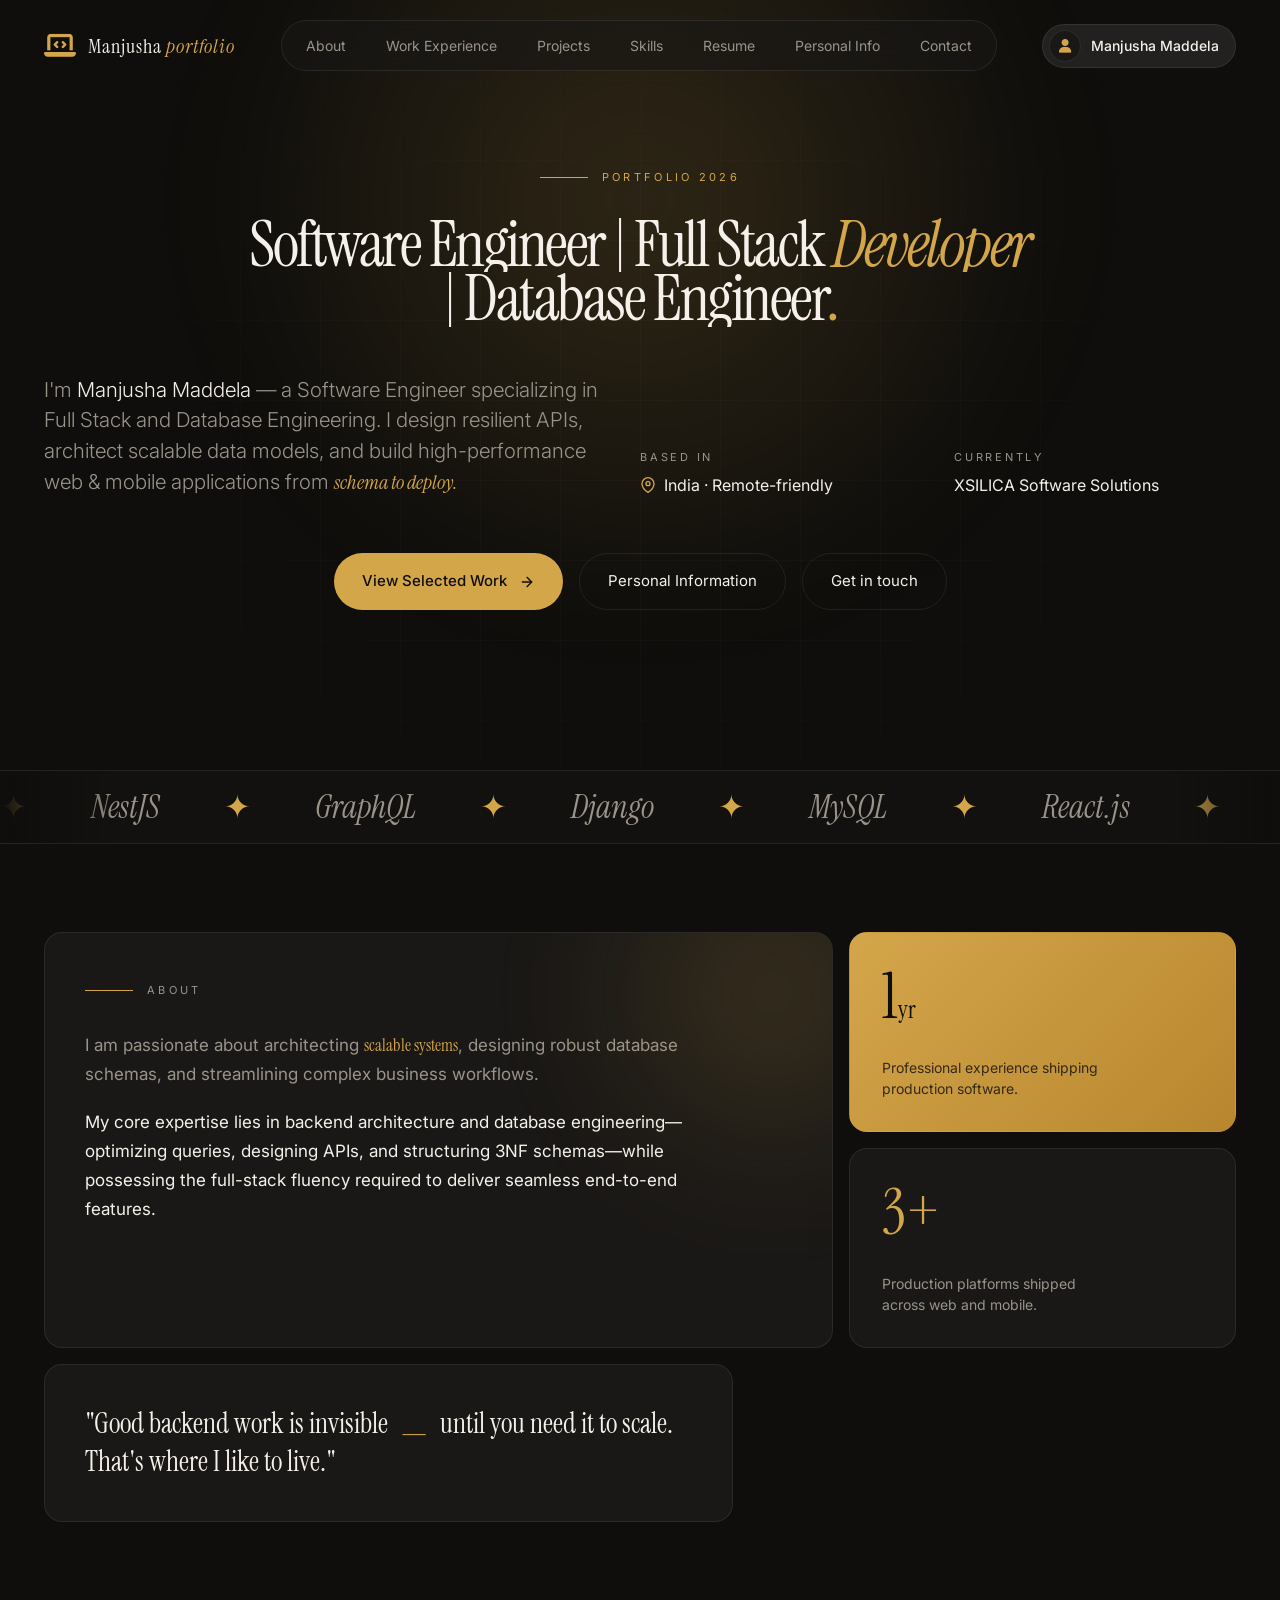
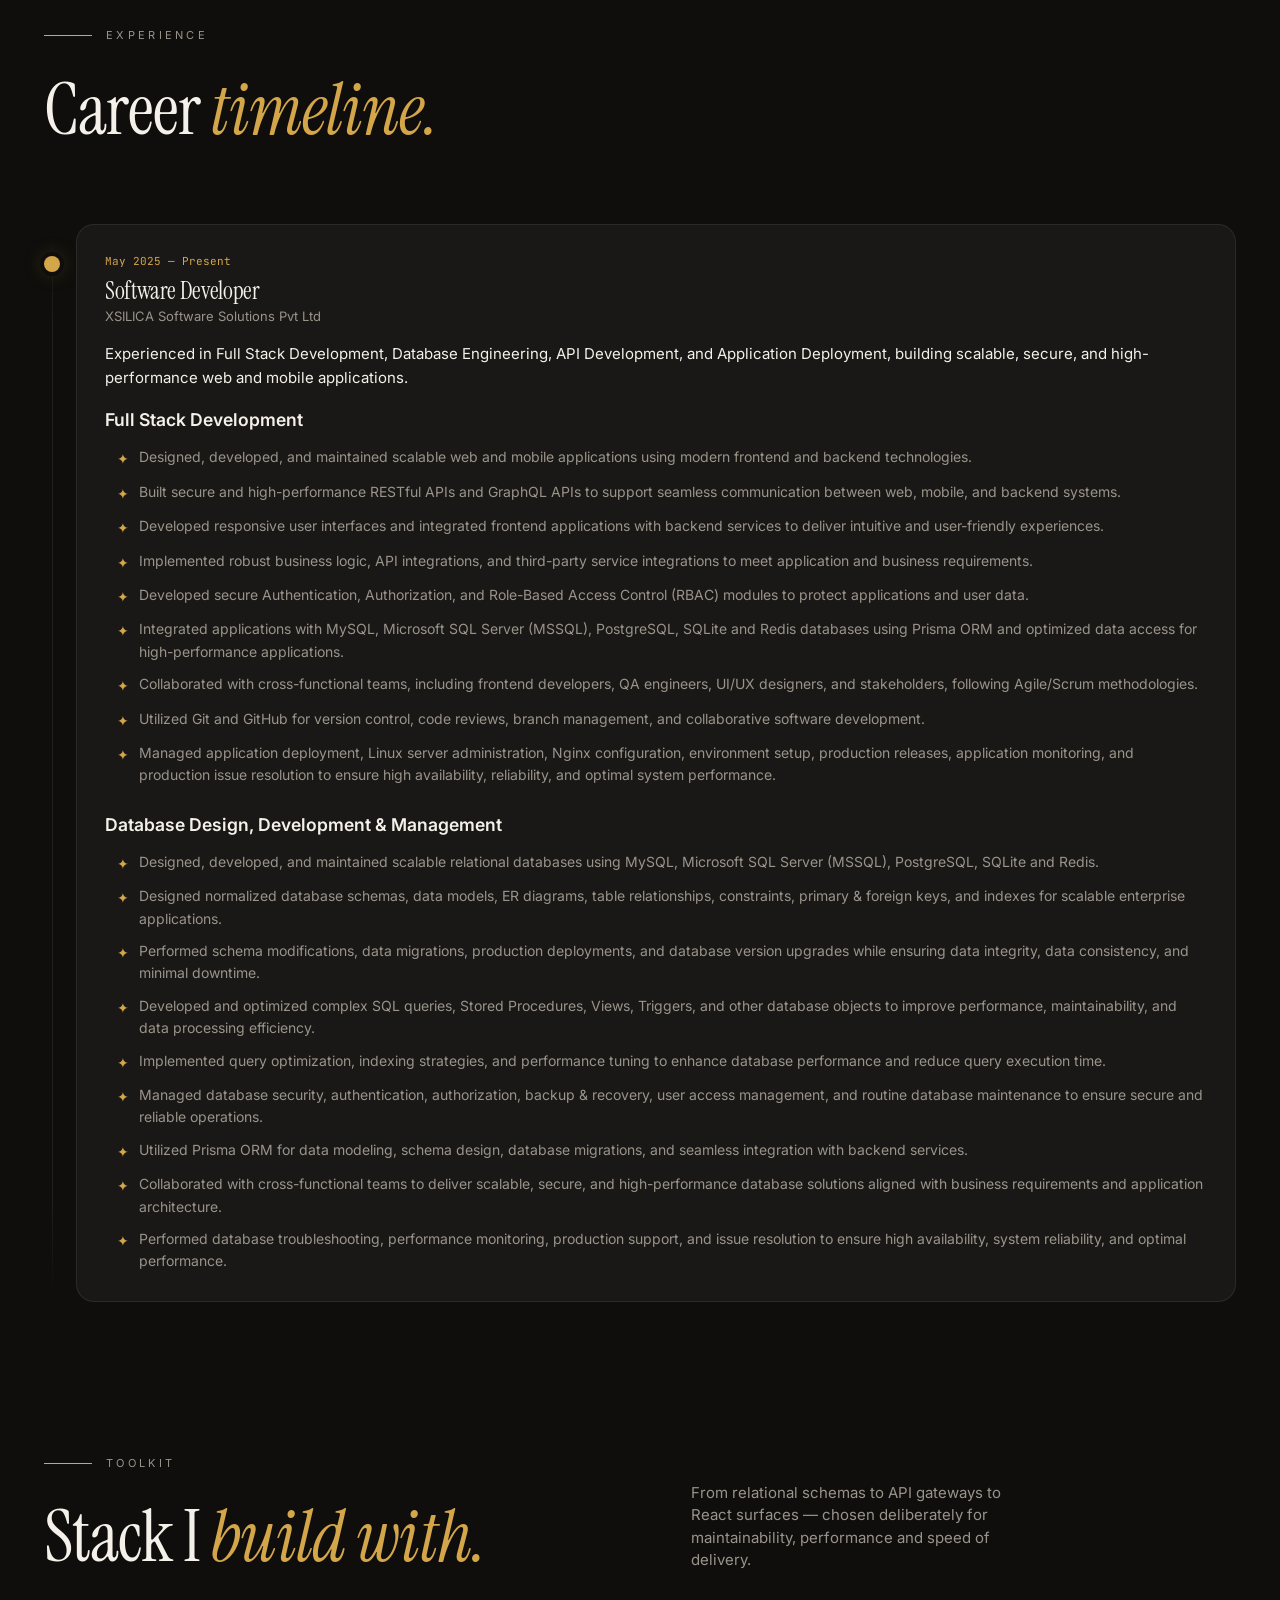
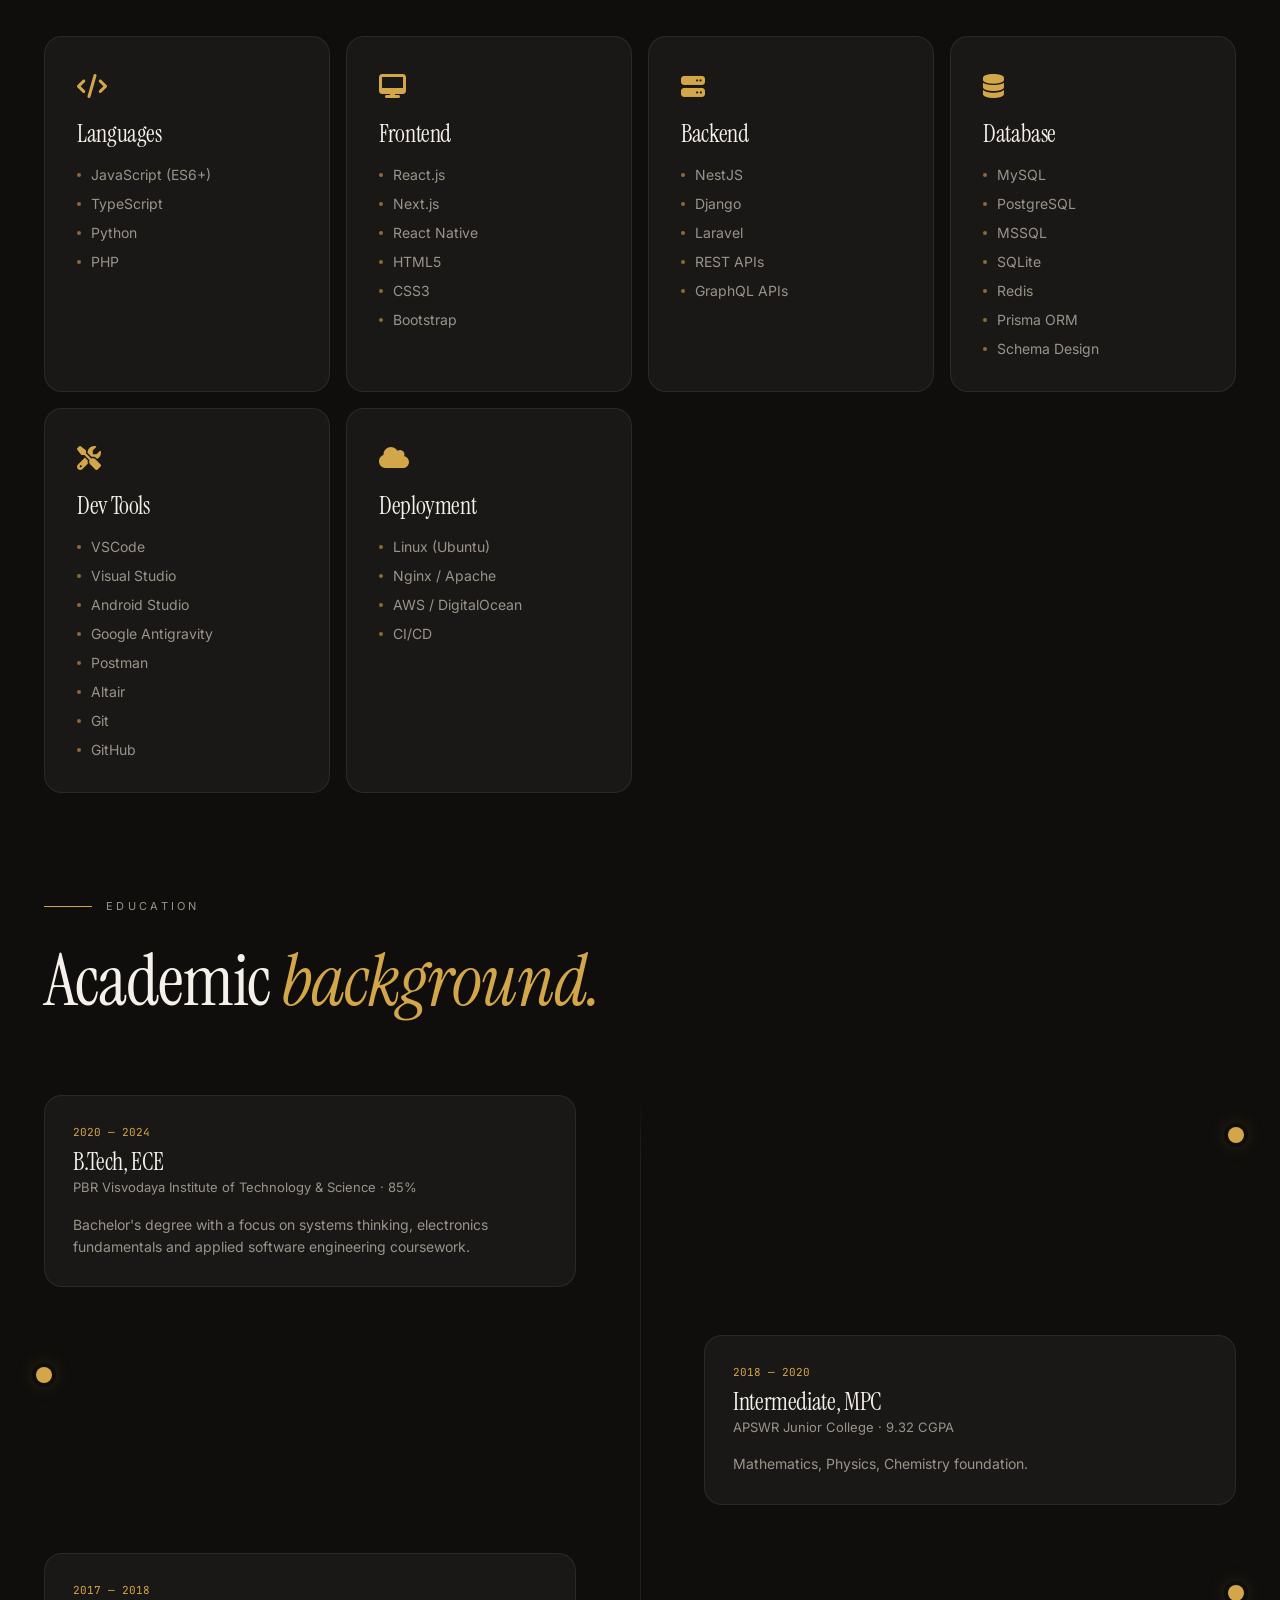
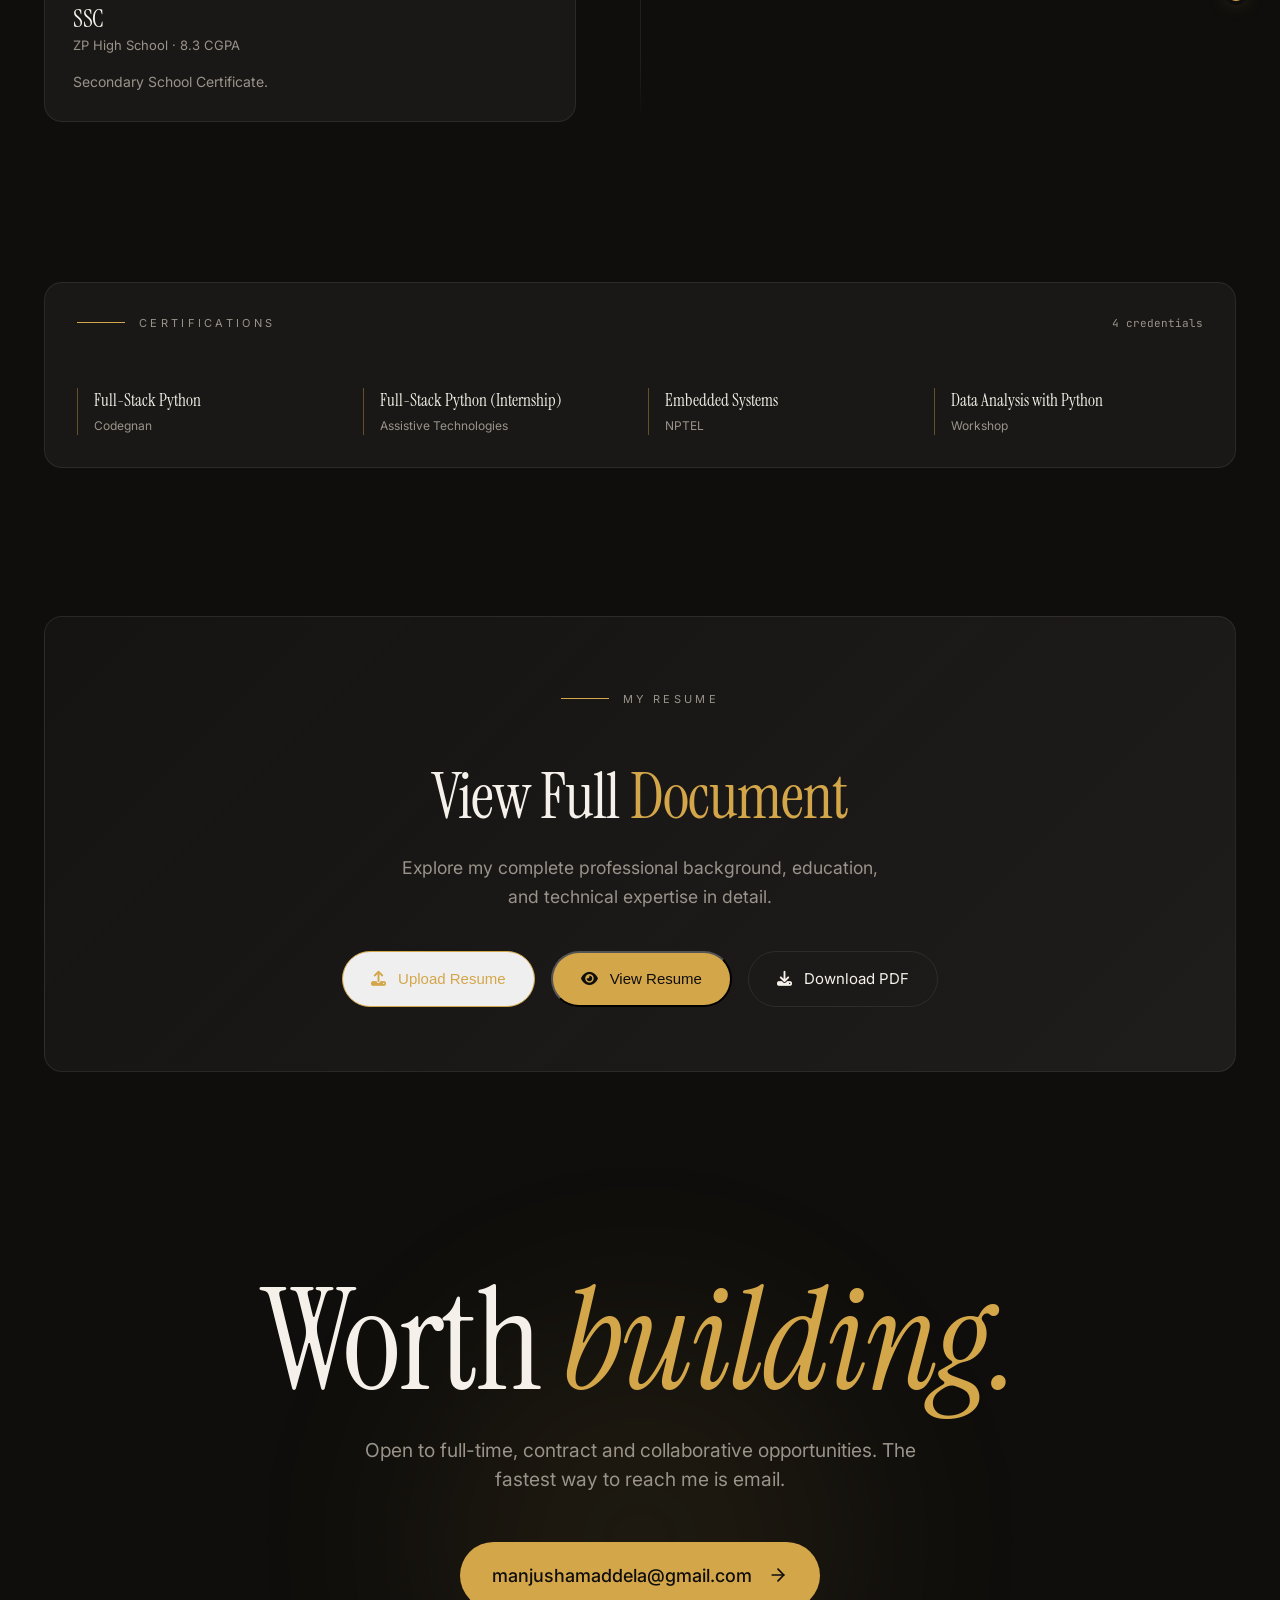
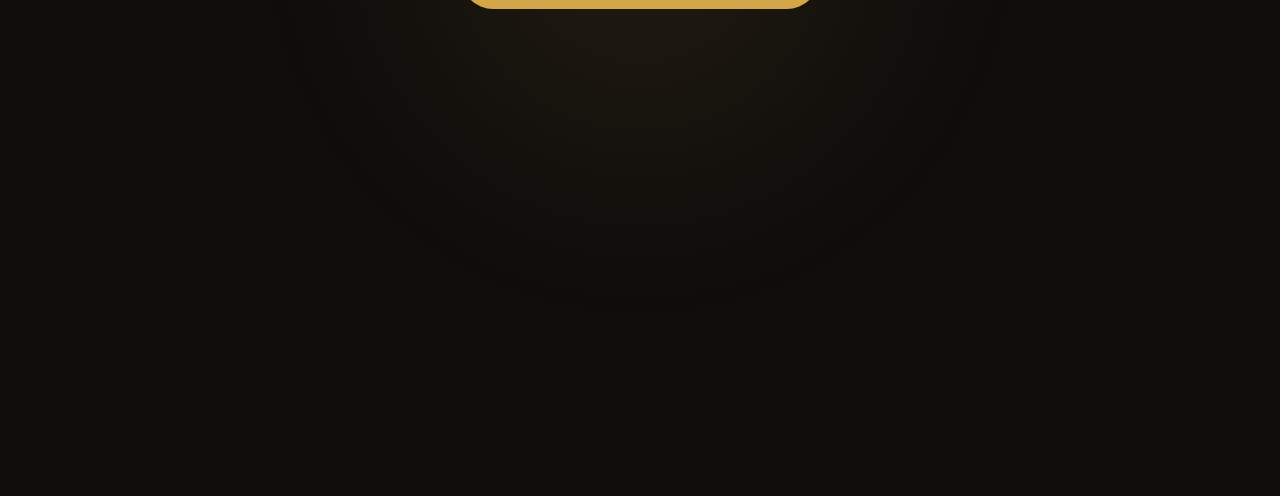
==== index.html @ b4382635 "chnages" ====
<!DOCTYPE html>
<html lang="en">
<head>
    <meta charset="UTF-8">
    <meta name="viewport" content="width=device-width, initial-scale=1.0">
    <title>Manjusha Maddela · Full Stack Developer</title>
    <!-- Google Fonts -->
    <link rel="preconnect" href="https://fonts.googleapis.com">
    <link rel="preconnect" href="https://fonts.gstatic.com" crossorigin>
    <link href="https://fonts.googleapis.com/css2?family=Cormorant+Garamond:ital,wght@0,400;0,500;0,600;1,400;1,500&family=Instrument+Serif:ital@0;1&family=Inter:wght@300;400;500;600&family=JetBrains+Mono:wght@400;500&display=swap" rel="stylesheet">
    <!-- FontAwesome for icons -->
    <link rel="stylesheet" href="https://cdnjs.cloudflare.com/ajax/libs/font-awesome/6.4.0/css/all.min.css">
    <link rel="icon" href="data:image/svg+xml,<svg xmlns='http://www.w3.org/2000/svg' viewBox='0 0 100 100'><text y='.9em' font-size='90' fill='%23d4a64a'>M</text></svg>">
    <link rel="stylesheet" href="styles.css">
</head>
<body>
    <div class="backdrop"></div>

    <header class="site-header">
        <div class="inner">
            <div class="brand">
                <a href="index.html" style="display: flex; align-items: center; gap: 12px; text-decoration: none;">
                    <i class="fas fa-laptop-code" style="color: var(--gold); font-size: 1.6rem;"></i>
                    <div class="brand-name" style="font-size: 1.25rem; font-style: normal; letter-spacing: 0.05em; font-weight: 500; color: var(--fg);">Manjusha <span style="color: var(--gold); font-style: italic; text-transform: lowercase;">Portfolio</span></div>
                </a>
            </div>
            <div class="nav-pill">
                <a href="#about">About</a>
                <a href="#experience">Work Experience</a>
                <a href="projects.html">Projects</a>
                <a href="#skills">Skills</a>
                <a href="#resume">Resume</a>
                <a href="personal.html">Personal Info</a>
                <a href="#contact">Contact</a>
            </div>
            <button class="profile-btn" id="profileBtn" aria-label="Profile">
                <div class="avatar-circle"><i class="fas fa-user"></i></div>
                <span>Manjusha Maddela</span>
            </button>
        </div>
    </header>

    <main>
        <!-- 1. HERO / HEADING -->
        <section class="hero container reveal">
            <div class="eyebrow gold"><span class="rule"></span> PORTFOLIO 2026</div>
            <h1>
                <span class="line" style="font-size: clamp(2rem, 5vw, 4rem);"><span>Software Engineer | Full Stack <span class="italic" style="color: var(--gold);">Developer</span></span></span>
                <span class="line" style="font-size: clamp(2rem, 5vw, 4rem);"><span>| Database Engineer<span class="dot">.</span></span></span>
            </h1>
            <div class="hero-meta reveal-stagger">
                <div class="hero-lead">
                    I'm <span class="fg">Manjusha Maddela</span> — a Software Engineer specializing in Full Stack and Database Engineering. I design resilient APIs, architect scalable data models, and build high-performance web & mobile applications from <em>schema to deploy.</em>
                </div>
                <div>
                    <div class="meta-label">BASED IN</div>
                    <div class="meta-value">
                        <svg width="16" height="16" viewBox="0 0 24 24" fill="none" stroke="currentColor" stroke-width="2" stroke-linecap="round" stroke-linejoin="round"><path d="M21 10c0 7-9 13-9 13s-9-6-9-13a9 9 0 0 1 18 0z"></path><circle cx="12" cy="10" r="3"></circle></svg>
                        India · Remote-friendly
                    </div>
                </div>
                <div>
                    <div class="meta-label">CURRENTLY</div>
                    <div class="meta-value">XSILICA Software Solutions</div>
                </div>
            </div>
            <div class="hero-ctas reveal fade-up d1">
                <a href="projects.html" class="btn-primary">View Selected Work <svg width="16" height="16" viewBox="0 0 24 24" fill="none" stroke="currentColor" stroke-width="2" stroke-linecap="round" stroke-linejoin="round"><line x1="5" y1="12" x2="19" y2="12"></line><polyline points="12 5 19 12 12 19"></polyline></svg></a>
                <a href="personal.html" class="btn-ghost">Personal Information</a>
                <a href="#contact" class="btn-ghost">Get in touch</a>
            </div>
        </section>

        <!-- MARQUEE -->
        <div class="marquee reveal fade-up d2">
            <div class="marquee-track">
                <div class="marquee-group">
                    <span class="marquee-star">✦</span> <span>NestJS</span>
                    <span class="marquee-star">✦</span> <span>GraphQL</span>
                    <span class="marquee-star">✦</span> <span>Django</span>
                    <span class="marquee-star">✦</span> <span>MySQL</span>
                    <span class="marquee-star">✦</span> <span>React.js</span>
                    <span class="marquee-star">✦</span> <span>React Native</span>
                    <span class="marquee-star">✦</span> <span>PostgreSQL</span>
                    <span class="marquee-star">✦</span> <span>Prisma</span>
                    <span class="marquee-star">✦</span> <span>Go</span>
                    <span class="marquee-star">✦</span> <span>Redis</span>
                </div>
                <div class="marquee-group">
                    <span class="marquee-star">✦</span> <span>NestJS</span>
                    <span class="marquee-star">✦</span> <span>GraphQL</span>
                    <span class="marquee-star">✦</span> <span>Django</span>
                    <span class="marquee-star">✦</span> <span>MySQL</span>
                    <span class="marquee-star">✦</span> <span>React.js</span>
                    <span class="marquee-star">✦</span> <span>React Native</span>
                    <span class="marquee-star">✦</span> <span>PostgreSQL</span>
                    <span class="marquee-star">✦</span> <span>Prisma</span>
                    <span class="marquee-star">✦</span> <span>Go</span>
                    <span class="marquee-star">✦</span> <span>Redis</span>
                </div>
            </div>
        </div>

        <!-- 2. CAREER OBJECTIVE / ABOUT / BENTO -->
        <section class="container" id="about">
            <div class="bento reveal-stagger">
                <div class="bento-card bento-about">
                    <div class="glow"></div>
                    <div class="eyebrow"><span class="rule"></span> ABOUT</div>
                    <p>I am passionate about architecting <em>scalable systems</em>, designing robust database schemas, and streamlining complex business workflows.</p>
                    <p>My core expertise lies in backend architecture and database engineering—optimizing queries, designing APIs, and structuring 3NF schemas—while possessing the full-stack fluency required to deliver seamless end-to-end features.</p>
                </div>
                <div class="bento-card bento-stat gold">
                    <div class="num">1<small>yr</small></div>
                    <div class="label">Professional experience shipping production software.</div>
                </div>
                <div class="bento-card bento-stat">
                    <div class="num">3+</div>
                    <div class="label">Production platforms shipped across web and mobile.</div>
                </div>
                <div class="bento-card bento-quote">
                    "Good backend work is invisible <span class="quote-mark">—</span> until you need it to scale. That's where I like to live."
                </div>
            </div>
        </section>

        <!-- 3. PROFESSIONAL EXPERIENCE -->
        <section class="container" id="experience">
            <div class="section-head reveal">
                <div>
                    <div class="eyebrow"><span class="rule"></span> EXPERIENCE</div>
                    <h2 class="section-title">Career <span class="italic">timeline.</span></h2>
                </div>
            </div>
            
            <div class="timeline">
                <!-- Job 1 -->
                <div class="t-row reveal">
                    <div class="t-card-wrap">
                        <div class="t-dot"></div>
                        <div class="t-card">
                            <div class="t-year">May 2025 — Present</div>
                            <h3>Software Developer</h3>
                            <div class="t-company">XSILICA Software Solutions Pvt Ltd</div>
                            <div class="t-desc">
                                <p style="margin-bottom: 16px; color: var(--fg); font-size: 15px;">
                                    Experienced in Full Stack Development, Database Engineering, API Development, and Application Deployment, building scalable, secure, and high-performance web and mobile applications.
                                </p>
                                <ul style="list-style: none; padding-left: 0; display: flex; flex-direction: column; gap: 24px;">
                                    <li>
                                        <strong style="color: var(--fg); font-weight: 600; font-size: 1.1rem; display: block; margin-bottom: 12px;">Full Stack Development</strong>
                                        <ul style="list-style: none; padding-left: 12px; display: flex; flex-direction: column; gap: 10px;">
                                            <li style="display: flex; gap: 10px; align-items: flex-start;">
                                                <span style="color: var(--gold); margin-top: 2px;">✦</span> 
                                                <span>Designed, developed, and maintained scalable web and mobile applications using modern frontend and backend technologies.</span>
                                            </li>
                                            <li style="display: flex; gap: 10px; align-items: flex-start;">
                                                <span style="color: var(--gold); margin-top: 2px;">✦</span> 
                                                <span>Built secure and high-performance RESTful APIs and GraphQL APIs to support seamless communication between web, mobile, and backend systems.</span>
                                            </li>
                                            <li style="display: flex; gap: 10px; align-items: flex-start;">
                                                <span style="color: var(--gold); margin-top: 2px;">✦</span> 
                                                <span>Developed responsive user interfaces and integrated frontend applications with backend services to deliver intuitive and user-friendly experiences.</span>
                                            </li>
                                            <li style="display: flex; gap: 10px; align-items: flex-start;">
                                                <span style="color: var(--gold); margin-top: 2px;">✦</span> 
                                                <span>Implemented robust business logic, API integrations, and third-party service integrations to meet application and business requirements.</span>
                                            </li>
                                            <li style="display: flex; gap: 10px; align-items: flex-start;">
                                                <span style="color: var(--gold); margin-top: 2px;">✦</span> 
                                                <span>Developed secure Authentication, Authorization, and Role-Based Access Control (RBAC) modules to protect applications and user data.</span>
                                            </li>
                                            <li style="display: flex; gap: 10px; align-items: flex-start;">
                                                <span style="color: var(--gold); margin-top: 2px;">✦</span> 
                                                <span>Integrated applications with MySQL, Microsoft SQL Server (MSSQL), PostgreSQL, SQLite and Redis databases using Prisma ORM and optimized data access for high-performance applications.</span>
                                            </li>
                                            <li style="display: flex; gap: 10px; align-items: flex-start;">
                                                <span style="color: var(--gold); margin-top: 2px;">✦</span> 
                                                <span>Collaborated with cross-functional teams, including frontend developers, QA engineers, UI/UX designers, and stakeholders, following Agile/Scrum methodologies.</span>
                                            </li>
                                            <li style="display: flex; gap: 10px; align-items: flex-start;">
                                                <span style="color: var(--gold); margin-top: 2px;">✦</span> 
                                                <span>Utilized Git and GitHub for version control, code reviews, branch management, and collaborative software development.</span>
                                            </li>
                                            <li style="display: flex; gap: 10px; align-items: flex-start;">
                                                <span style="color: var(--gold); margin-top: 2px;">✦</span> 
                                                <span>Managed application deployment, Linux server administration, Nginx configuration, environment setup, production releases, application monitoring, and production issue resolution to ensure high availability, reliability, and optimal system performance.</span>
                                            </li>
                                        </ul>
                                    </li>
                                    <li>
                                        <strong style="color: var(--fg); font-weight: 600; font-size: 1.1rem; display: block; margin-bottom: 12px;">Database Design, Development & Management</strong>
                                        <ul style="list-style: none; padding-left: 12px; display: flex; flex-direction: column; gap: 10px;">
                                            <li style="display: flex; gap: 10px; align-items: flex-start;">
                                                <span style="color: var(--gold); margin-top: 2px;">✦</span> 
                                                <span>Designed, developed, and maintained scalable relational databases using MySQL, Microsoft SQL Server (MSSQL), PostgreSQL, SQLite and Redis.</span>
                                            </li>
                                            <li style="display: flex; gap: 10px; align-items: flex-start;">
                                                <span style="color: var(--gold); margin-top: 2px;">✦</span> 
                                                <span>Designed normalized database schemas, data models, ER diagrams, table relationships, constraints, primary & foreign keys, and indexes for scalable enterprise applications.</span>
                                            </li>
                                            <li style="display: flex; gap: 10px; align-items: flex-start;">
                                                <span style="color: var(--gold); margin-top: 2px;">✦</span> 
                                                <span>Performed schema modifications, data migrations, production deployments, and database version upgrades while ensuring data integrity, data consistency, and minimal downtime.</span>
                                            </li>
                                            <li style="display: flex; gap: 10px; align-items: flex-start;">
                                                <span style="color: var(--gold); margin-top: 2px;">✦</span> 
                                                <span>Developed and optimized complex SQL queries, Stored Procedures, Views, Triggers, and other database objects to improve performance, maintainability, and data processing efficiency.</span>
                                            </li>
                                            <li style="display: flex; gap: 10px; align-items: flex-start;">
                                                <span style="color: var(--gold); margin-top: 2px;">✦</span> 
                                                <span>Implemented query optimization, indexing strategies, and performance tuning to enhance database performance and reduce query execution time.</span>
                                            </li>
                                            <li style="display: flex; gap: 10px; align-items: flex-start;">
                                                <span style="color: var(--gold); margin-top: 2px;">✦</span> 
                                                <span>Managed database security, authentication, authorization, backup & recovery, user access management, and routine database maintenance to ensure secure and reliable operations.</span>
                                            </li>
                                            <li style="display: flex; gap: 10px; align-items: flex-start;">
                                                <span style="color: var(--gold); margin-top: 2px;">✦</span> 
                                                <span>Utilized Prisma ORM for data modeling, schema design, database migrations, and seamless integration with backend services.</span>
                                            </li>
                                            <li style="display: flex; gap: 10px; align-items: flex-start;">
                                                <span style="color: var(--gold); margin-top: 2px;">✦</span> 
                                                <span>Collaborated with cross-functional teams to deliver scalable, secure, and high-performance database solutions aligned with business requirements and application architecture.</span>
                                            </li>
                                            <li style="display: flex; gap: 10px; align-items: flex-start;">
                                                <span style="color: var(--gold); margin-top: 2px;">✦</span> 
                                                <span>Performed database troubleshooting, performance monitoring, production support, and issue resolution to ensure high availability, system reliability, and optimal performance.</span>
                                            </li>
                                        </ul>
                                    </li>
                                </ul>
                            </div>
                        </div>
                    </div>
                </div>
            </div>
        </section>

        <!-- 4. SKILLS -->
        <section class="container" id="skills">
            <div class="skills-intro reveal">
                <div>
                    <div class="eyebrow"><span class="rule"></span> TOOLKIT</div>
                    <h2 class="section-title">Stack I <span class="italic">build with.</span></h2>
                </div>
                <div class="section-aside">From relational schemas to API gateways to React surfaces — chosen deliberately for maintainability, performance and speed of delivery.</div>
            </div>
            
            <div class="skills-grid reveal-stagger">
                <!-- 1. Programming Languages -->
                <div class="bento-card skill-card">
                    <div class="icon"><i class="fas fa-code"></i></div>
                    <h3>Languages</h3>
                    <ul>
                        <li>JavaScript (ES6+)</li>
                        <li>TypeScript</li>
                        <li>Python</li>
                        <li>PHP</li>
                    </ul>
                </div>
                <!-- 2. Frontend -->
                <div class="bento-card skill-card">
                    <div class="icon"><i class="fas fa-desktop"></i></div>
                    <h3>Frontend</h3>
                    <ul>
                        <li>React.js</li>
                        <li>Next.js</li>
                        <li>React Native</li>
                        <li>HTML5 </li>
                        <li>CSS3</li>
                        <li>Bootstrap</li>
                    </ul>
                </div>
                <!-- 3. Backend -->
                <div class="bento-card skill-card">
                    <div class="icon"><i class="fas fa-server"></i></div>
                    <h3>Backend</h3>
                    <ul>
                        <li>NestJS</li>
                        <li>Django </li>
                        <li>Laravel</li>
                        <li>REST APIs</li>
                        <li>GraphQL APIs</li>
                    </ul>
                </div>
                <!-- 4. Database Management -->
                <div class="bento-card skill-card">
                    <div class="icon"><i class="fas fa-database"></i></div>
                    <h3>Database</h3>
                    <ul>
                        <li>MySQL</li>
                        <li>PostgreSQL</li>
                        <li>MSSQL</li>
                        <li>SQLite</li>
                        <li>Redis</li>
                        <li>Prisma ORM</li>
                        <li>Schema Design</li>
                    </ul>
                </div>
                <!-- 5. Tools & Testing -->
                <div class="bento-card skill-card">
                    <div class="icon"><i class="fas fa-tools"></i></div>
                    <h3>Dev Tools</h3>
                    <ul>
                        <li>VSCode</li>
                        <li>Visual Studio</li>
                        <li>Android Studio</li>
                        <li>Google Antigravity</li>
                        <li>Postman</li>
                        <li>Altair</li>
                        <li>Git</li>
                        <li>GitHub</li>
                    </ul>
                </div>
                <!-- 6. Deployment & Server Management -->
                <div class="bento-card skill-card">
                    <div class="icon"><i class="fas fa-cloud"></i></div>
                    <h3>Deployment</h3>
                    <ul>
                        <li>Linux (Ubuntu)</li>
                        <li>Nginx / Apache</li>
                        <li>AWS / DigitalOcean</li>
                        <li>CI/CD</li>
                    </ul>
                </div>
            </div>
        </section>

        <!-- 5. EDUCATION -->
        <section class="container" id="education">
            <div class="section-head reveal">
                <div>
                    <div class="eyebrow"><span class="rule"></span> EDUCATION</div>
                    <h2 class="section-title">Academic <span class="italic">background.</span></h2>
                </div>
            </div>
            
            <div class="timeline timeline-split">
                <!-- Edu 1 -->
                <div class="t-row reveal">
                    <div class="t-card-wrap">
                        <div class="t-dot"></div>
                        <div class="t-card">
                            <div class="t-year">2020 — 2024</div>
                            <h3>B.Tech, ECE</h3>
                            <div class="t-company">PBR Visvodaya Institute of Technology & Science · 85%</div>
                            <div class="t-desc">Bachelor's degree with a focus on systems thinking, electronics fundamentals and applied software engineering coursework.</div>
                        </div>
                    </div>
                </div>
                <!-- Edu 2 -->
                <div class="t-row reveal">
                    <div class="t-card-wrap">
                        <div class="t-dot"></div>
                        <div class="t-card">
                            <div class="t-year">2018 — 2020</div>
                            <h3>Intermediate, MPC</h3>
                            <div class="t-company">APSWR Junior College · 9.32 CGPA</div>
                            <div class="t-desc">Mathematics, Physics, Chemistry foundation.</div>
                        </div>
                    </div>
                </div>
                <!-- Edu 3 -->
                <div class="t-row reveal">
                    <div class="t-card-wrap">
                        <div class="t-dot"></div>
                        <div class="t-card">
                            <div class="t-year">2017 — 2018</div>
                            <h3>SSC</h3>
                            <div class="t-company">ZP High School · 8.3 CGPA</div>
                            <div class="t-desc">Secondary School Certificate.</div>
                        </div>
                    </div>
                </div>
            </div>
        </section>

        <!-- 6. CERTIFICATIONS -->
        <section class="container" id="certifications">
            <div class="certs reveal fade-up d2">
                <div class="certs-head">
                    <div class="eyebrow"><span class="rule"></span> CERTIFICATIONS</div>
                    <div class="count">4 credentials</div>
                </div>
                <div class="certs-grid">
                    <div class="cert">
                        <div class="t">Full-Stack Python</div>
                        <div class="s">Codegnan</div>
                    </div>
                    <div class="cert">
                        <div class="t">Full-Stack Python (Internship)</div>
                        <div class="s">Assistive Technologies</div>
                    </div>
                    <div class="cert">
                        <div class="t">Embedded Systems</div>
                        <div class="s">NPTEL</div>
                    </div>
                    <div class="cert">
                        <div class="t">Data Analysis with Python</div>
                        <div class="s">Workshop</div>
                    </div>
                </div>
            </div>
        </section>

        <!-- RESUME VIEWER -->
        <section class="container reveal" id="resume" style="padding-top: 100px;">
            <div class="bento-card" style="text-align: center; padding: 64px 24px; background: linear-gradient(135deg, rgba(26,24,22,0.6) 0%, rgba(35,33,32,0.8) 100%);">
                <div class="eyebrow" style="justify-content: center;"><span class="rule"></span> MY RESUME</div>
                <h2 style="font-family: var(--font-display); font-size: clamp(2.5rem, 5vw, 4rem); margin: 24px 0;">View Full <span class="italic" style="color: var(--gold);">Document</span></h2>
                <p style="color: var(--muted); max-width: 500px; margin: 0 auto 40px; font-size: 1.1rem; line-height: 1.6;">
                    Explore my complete professional background, education, and technical expertise in detail.
                </p>
                <div style="display: flex; gap: 16px; justify-content: center; flex-wrap: wrap;">
                    <input type="file" id="resumeUploadInput" accept="application/pdf" style="display: none;">
                    <button class="btn-ghost" id="uploadResumeBtn" style="border-color: var(--gold); color: var(--gold);">
                        <i class="fas fa-upload"></i> Upload Resume
                    </button>
                    <button class="btn-primary" id="openResumeModal">
                        <i class="fas fa-eye"></i> View Resume
                    </button>
                    <a href="resume.pdf" class="btn-ghost" download id="downloadResumeBtn">
                        <i class="fas fa-download"></i> Download PDF
                    </a>
                </div>
            </div>
        </section>

        <!-- 7. CONTACT -->
        <section class="contact" id="contact">
            <div class="glow"></div>
            <div class="inner reveal">
                <h2>Worth <span class="italic">building.</span></h2>
                <div class="contact-lead">Open to full-time, contract and collaborative opportunities. The fastest way to reach me is email.</div>
                
                <a href="mailto:manjushamaddela@gmail.com" class="contact-cta">
                    manjushamaddela@gmail.com <svg width="20" height="20" viewBox="0 0 24 24" fill="none" stroke="currentColor" stroke-width="2" stroke-linecap="round" stroke-linejoin="round"><line x1="5" y1="12" x2="19" y2="12"></line><polyline points="12 5 19 12 12 19"></polyline></svg>
                </a>
                
                <div class="contact-grid reveal-stagger">
                    <a href="mailto:manjushamaddela@gmail.com" class="contact-card">
                        <i class="fas fa-envelope"></i>
                        <div class="l">Email</div>
                        <div class="v">manjushamaddela@gmail.com</div>
                    </a>
                    <a href="tel:+919492791919" class="contact-card">
                        <i class="fas fa-phone"></i>
                        <div class="l">Phone</div>
                        <div class="v">+91 9492791919</div>
                    </a>
                    <a href="https://linkedin.com/in/manjushamaddela" class="contact-card" target="_blank">
                        <i class="fab fa-linkedin-in"></i>
                        <div class="l">LinkedIn</div>
                        <div class="v">manjushamaddela</div>
                    </a>
                    <a href="https://github.com/ManjushaMaddela" class="contact-card" target="_blank">
                        <i class="fab fa-github"></i>
                        <div class="l">GitHub</div>
                        <div class="v">ManjushaMaddela</div>
                    </a>
                </div>
            </div>
        </section>
    </main>

    <footer class="site-footer reveal">
        <div class="footer-inner">
            <div class="signature">M manjusha</div>
            <div>© <span id="year">2026</span> Manjusha Maddela. All rights reserved.</div>
            <div class="build">Designed for scale.</div>
        </div>
    </footer>

    <!-- OFFCANVAS PROFILE -->
    <div class="offcanvas-backdrop" id="offcanvasBackdrop"></div>
    <div class="offcanvas" id="offcanvas">
        <button class="offcanvas-close" id="offcanvasClose"><i class="fas fa-times"></i></button>
        <div class="offcanvas-profile-header">
            <div class="offcanvas-avatar">M</div>
            <div>
                <div class="offcanvas-name">Manjusha Maddela</div>
                <div class="offcanvas-title">Full Stack & Database Engineer</div>
            </div>
        </div>
        
        <div class="offcanvas-divider"></div>
        
        <div class="dropdown-menu">
            <a href="index.html#about" class="dropdown-item">
                <i class="fas fa-user"></i> About
            </a>
            <a href="index.html#experience" class="dropdown-item">
                <i class="fas fa-briefcase"></i> Experience
            </a>
            <a href="projects.html" class="dropdown-item">
                <i class="fas fa-code"></i> Projects
            </a>
            <a href="personal.html" class="dropdown-item">
                <i class="fas fa-id-card"></i> Personal Details
            </a>
        </div>

        <div class="offcanvas-divider"></div>
        
        <div class="dropdown-menu">
            <a href="#contact" class="dropdown-item">
                <i class="fas fa-envelope"></i> Contact Me
            </a>
            <a href="resume.pdf" class="dropdown-item" download>
                <i class="fas fa-download"></i> Download Resume
            </a>
        </div>
    </div>

    <!-- RESUME MODAL -->
    <div class="resume-modal-backdrop" id="resumeModalBackdrop"></div>
    <div class="resume-modal" id="resumeModal">
        <div class="resume-modal-header">
            <div class="resume-modal-title">Manjusha Maddela - Resume</div>
            <button class="resume-modal-close" id="resumeModalClose" aria-label="Close Resume"><i class="fas fa-times"></i></button>
        </div>
        <div class="resume-modal-content">
            <!-- Using a dummy PDF for now so you can see it working! -->
            <embed id="resumeEmbed" src="https://www.w3.org/WAI/ER/tests/xhtml/testfiles/resources/pdf/dummy.pdf" type="application/pdf" width="100%" height="100%" />
        </div>
    </div>

    <script src="index.js"></script>
</body>
</html>
---- styles.css ----
/* ============================================
   Manjusha Maddela — Portfolio
   Pure HTML / CSS / JS · Noir × Gold edition
   ============================================ */

:root {
  --bg: #0f0e0c;
  --surface: #1a1816;
  --surface-2: #232120;
  --fg: #f5f1ea;
  --muted: #9a938a;
  --border: rgba(255, 255, 255, 0.08);
  --gold: #d4a64a;
  --gold-soft: #e8c878;
  --gold-glow: rgba(212, 166, 74, 0.35);
  --radius: 18px;
  --ease: cubic-bezier(0.22, 1, 0.36, 1);
  --font-display: "Instrument Serif", "Cormorant Garamond", Georgia, serif;
  --font-sans: "Inter", system-ui, -apple-system, sans-serif;
  --font-mono: "JetBrains Mono", ui-monospace, monospace;
}

* { box-sizing: border-box; margin: 0; padding: 0; }
html { scroll-behavior: smooth; -webkit-text-size-adjust: 100%; }
body {
  font-family: var(--font-sans);
  background: var(--bg);
  color: var(--fg);
  font-weight: 400;
  line-height: 1.5;
  -webkit-font-smoothing: antialiased;
  overflow-x: hidden;
}
h1, h2, h3, h4 { font-family: var(--font-display); font-weight: 400; letter-spacing: -0.015em; line-height: 1.05; }
em { font-family: var(--font-display); font-style: italic; }
a { color: inherit; text-decoration: none; }
::selection { background: var(--gold); color: var(--bg); }

/* ---- backdrop ---- */
.backdrop { position: fixed; inset: 0; pointer-events: none; z-index: 0; }
.backdrop::before {
  content: ""; position: absolute; inset: 0;
  background-image:
    linear-gradient(to right, rgba(255,255,255,0.04) 1px, transparent 1px),
    linear-gradient(to bottom, rgba(255,255,255,0.04) 1px, transparent 1px);
  background-size: 80px 80px;
  mask-image: radial-gradient(ellipse at center, black 30%, transparent 80%);
  opacity: 0.5;
}
.backdrop::after {
  content: ""; position: absolute; top: -200px; left: 50%; transform: translateX(-50%);
  width: 1200px; height: 800px; border-radius: 50%;
  background: radial-gradient(circle, var(--gold-glow) 0%, transparent 60%);
  filter: blur(60px); opacity: 0.5;
  animation: ambient-pulse 8s ease-in-out infinite;
}
@keyframes ambient-pulse {
  0%, 100% { opacity: 0.4; transform: translateX(-50%) scale(1); }
  50%      { opacity: 0.6; transform: translateX(-50%) scale(1.08); }
}

main, header, footer { position: relative; z-index: 1; }
.container { max-width: 1240px; margin: 0 auto; padding-left: 24px; padding-right: 24px; }

/* ---- header ---- */
.site-header { position: fixed; top: 0; left: 0; right: 0; z-index: 50; transition: backdrop-filter .3s, background-color .3s; }
.site-header.scrolled { backdrop-filter: blur(20px); background-color: rgba(15,14,12,0.6); border-bottom: 1px solid var(--border); }
.site-header .inner { display: flex; align-items: center; justify-content: space-between; padding: 20px 24px; max-width: 1240px; margin: 0 auto; }
.brand { display: flex; align-items: center; gap: 10px; }
.brand-mark {
  width: 34px; height: 34px; border-radius: 50%;
  background: var(--gold); color: var(--bg);
  display: grid; place-items: center;
  font-family: var(--font-display); font-style: italic; font-size: 18px;
}
.brand-name { font-family: var(--font-display); font-style: italic; font-size: 18px; }
.nav-pill {
  display: flex; gap: 4px; padding: 6px;
  background: rgba(26,24,22,0.6); backdrop-filter: blur(20px);
  border: 1px solid var(--border); border-radius: 999px;
}
.nav-pill a {
  padding: 8px 18px; font-size: 14px; color: var(--muted); border-radius: 999px;
  transition: color .2s, background .2s;
}
.nav-pill a:hover { color: var(--fg); background: var(--surface-2); }
.cta-pill {
  display: inline-flex; align-items: center; gap: 8px;
  padding: 10px 18px; border-radius: 999px;
  background: var(--gold); color: var(--bg); font-size: 14px; font-weight: 500;
  transition: box-shadow .3s, transform .3s;
}
.cta-pill:hover { box-shadow: 0 0 30px -5px var(--gold); transform: translateY(-1px); }
.cta-pill .dot { width: 6px; height: 6px; border-radius: 50%; background: var(--bg); animation: pulse 2s ease-in-out infinite; }
@keyframes pulse { 0%, 100% { opacity: 1 } 50% { opacity: 0.4 } }

@media (max-width: 768px) {
  .nav-pill { display: none; }
}

/* ---- hero ---- */
.hero { padding: 160px 24px 120px; text-align: center; }
.eyebrow {
  display: inline-flex; align-items: center; gap: 14px;
  font-size: 11px; text-transform: uppercase; letter-spacing: 0.3em;
  color: var(--muted); margin-bottom: 32px;
}
.eyebrow .rule { display: inline-block; height: 1px; width: 48px; background: var(--gold); }
.eyebrow.gold { color: var(--gold); }

.hero h1 {
  font-size: clamp(3.5rem, 13vw, 12rem);
  line-height: 0.85;
}
.hero h1 .italic { font-style: italic; color: var(--gold); }
.hero h1 .dot { color: var(--gold); }

.hero-meta {
  margin-top: 48px;
  display: grid; grid-template-columns: 1fr; gap: 32px;
  align-items: end; text-align: left;
}
@media (min-width: 768px) {
  .hero-meta { grid-template-columns: 2fr 1fr 1fr; }
}
.hero-lead { font-size: clamp(1.125rem, 1.6vw, 1.5rem); color: var(--muted); font-weight: 300; line-height: 1.5; max-width: 560px; }
.hero-lead .fg { color: var(--fg); }
.hero-lead em { color: var(--gold); }
.meta-label { font-size: 11px; text-transform: uppercase; letter-spacing: 0.25em; color: var(--muted); margin-bottom: 8px; }
.meta-value { display: flex; align-items: center; gap: 8px; }
.meta-value svg { color: var(--gold); }

.hero-ctas { margin-top: 56px; display: flex; flex-wrap: wrap; gap: 16px; justify-content: center; }
.btn-primary {
  display: inline-flex; align-items: center; gap: 12px;
  padding: 16px 28px; border-radius: 999px;
  background: var(--gold); color: var(--bg);
  font-weight: 500; font-size: 15px;
  transition: box-shadow .3s, transform .3s;
}
.btn-primary:hover { box-shadow: 0 0 50px -8px var(--gold); transform: translateY(-2px); }
.btn-primary svg { transition: transform .3s var(--ease); }
.btn-primary:hover svg { transform: translate(2px, -2px); }
.btn-ghost {
  display: inline-flex; align-items: center; gap: 12px;
  padding: 16px 28px; border-radius: 999px;
  border: 1px solid var(--border); color: var(--fg); font-size: 15px;
  transition: border-color .25s, color .25s;
}
.btn-ghost:hover { border-color: var(--gold); color: var(--gold); }

/* ---- marquee ---- */
.marquee {
  border-top: 1px solid var(--border); border-bottom: 1px solid var(--border);
  background: rgba(26,24,22,0.4);
  padding: 12px 0; overflow: hidden;
  position: relative; margin: 40px 0;
}
.marquee::before, .marquee::after {
  content: ""; position: absolute; top: 0; bottom: 0; width: 120px; z-index: 2; pointer-events: none;
}
.marquee::before { left: 0; background: linear-gradient(to right, var(--bg), transparent); }
.marquee::after { right: 0; background: linear-gradient(to left, var(--bg), transparent); }
.marquee-track {
  display: flex; gap: 64px; width: max-content;
  font-family: var(--font-display); font-style: italic; font-size: clamp(1.5rem, 2.5vw, 2.2rem);
  color: var(--muted);
  animation: marquee 40s linear infinite;
}
.marquee:hover .marquee-track { animation-play-state: paused; }
.marquee-group { display: flex; gap: 64px; align-items: center; flex-shrink: 0; }
.marquee-group span { transition: color .3s; }
.marquee-group span:hover { color: var(--gold); }
.marquee-star { color: var(--gold); font-style: normal; }
@keyframes marquee { to { transform: translateX(-50%); } }

/* ---- sections ---- */
section { padding: 48px 24px; }
.section-head { display: flex; align-items: flex-end; justify-content: space-between; flex-wrap: wrap; gap: 24px; margin-bottom: 80px; }
.section-title { font-size: clamp(2.5rem, 6vw, 4.5rem); line-height: 0.95; }
.section-title .italic { font-style: italic; color: var(--gold); }
.section-aside { color: var(--muted); max-width: 320px; font-size: 15px; }

/* ---- bento ---- */
.bento {
  display: grid; grid-template-columns: repeat(12, 1fr); gap: 16px;
}
.bento-card {
  background: var(--surface); border: 1px solid var(--border); border-radius: var(--radius);
  padding: 32px; position: relative; overflow: hidden;
  transition: transform .5s var(--ease), border-color .3s, background .3s;
}
.bento-card::after {
  content: ""; position: absolute; inset: 0; border-radius: inherit; pointer-events: none;
  background: radial-gradient(400px circle at var(--mx, 50%) var(--my, 50%), rgba(212,166,74,0.08), transparent 40%);
  opacity: 0; transition: opacity .4s;
}
.bento-card:hover { transform: translateY(-4px); border-color: rgba(212,166,74,0.3); }
.bento-card:hover::after { opacity: 1; }

.bento-about { grid-column: span 12; padding: 40px; }
.bento-about p { color: var(--muted); font-size: 17px; line-height: 1.7; margin-bottom: 20px; max-width: 640px; }
.bento-about p:last-child { margin-bottom: 0; color: var(--fg); }
.bento-about em { color: var(--gold); font-style: normal; }
.bento-about .glow {
  position: absolute; top: -80px; right: -80px; width: 280px; height: 280px;
  border-radius: 50%; background: var(--gold); filter: blur(80px); opacity: 0.15;
}
.bento-stat { grid-column: span 6; display: flex; flex-direction: column; justify-content: space-between; min-height: 200px; }
.bento-stat .num { font-family: var(--font-display); font-size: 4rem; color: var(--gold); line-height: 1; }
.bento-stat .num small { font-size: 1.5rem; }
.bento-stat .label { color: var(--muted); font-size: 14px; margin-top: 8px; max-width: 220px; }
.bento-stat.gold { background: linear-gradient(135deg, #d4a64a 0%, #b8862e 100%); color: var(--bg); border-color: transparent; }
.bento-stat.gold .num, .bento-stat.gold .label { color: var(--bg); }
.bento-stat.gold .label { opacity: 0.8; }
.bento-quote { grid-column: span 12; padding: 40px; font-family: var(--font-display); font-size: clamp(1.5rem, 2.2vw, 2rem); line-height: 1.35; }
.bento-quote .quote-mark { color: var(--gold); font-size: 1.5em; line-height: 0; vertical-align: -0.3em; margin: 0 6px; }
.bento-edu { grid-column: span 12; }
.bento-edu .deg { font-family: var(--font-display); font-size: 1.75rem; margin-top: 12px; }
.bento-edu .sub { color: var(--muted); font-size: 14px; margin-top: 4px; }
.bento-edu .stat { display: flex; gap: 16px; margin-top: 16px; font-size: 14px; font-family: var(--font-mono); align-items: center; }
.bento-edu .stat .pct { color: var(--gold); }

@media (min-width: 768px) {
  .bento-about { grid-column: span 8; grid-row: span 2; }
  .bento-stat { grid-column: span 4; }
  .bento-quote { grid-column: span 7; }
  .bento-edu { grid-column: span 5; }
}

/* ---- projects ---- */
.project {
  position: relative; border: 1px solid var(--border); border-radius: var(--radius);
  background: rgba(26,24,22,0.4); overflow: hidden; margin-bottom: 16px; display: block;
  transition: background .3s, border-color .3s, transform .4s var(--ease);
}
.project:hover { background: var(--surface); border-color: rgba(212,166,74,0.3); transform: translateX(4px); }
.project::before {
  content: ""; position: absolute; left: 0; top: 0; bottom: 0; width: 3px; background: var(--gold);
  transform: scaleY(0); transform-origin: top; transition: transform .5s var(--ease);
}
.project:hover::before { transform: scaleY(1); }
.project-grid {
  display: grid; grid-template-columns: 1fr; gap: 24px; padding: 32px 36px; align-items: start;
}
@media (min-width: 768px) {
  .project-grid { grid-template-columns: 60px 2.2fr 3fr 1.4fr; }
}
.project-meta { display: flex; flex-direction: column; gap: 4px; }
.project-meta .n { font-family: var(--font-mono); font-size: 11px; color: var(--gold); }
.project-meta .y { font-family: var(--font-mono); font-size: 11px; color: var(--muted); }
.project h3 { font-size: clamp(1.75rem, 3vw, 2.75rem); line-height: 1; transition: color .3s; }
.project:hover h3 { color: var(--gold); }
.project .tag { color: var(--muted); font-family: var(--font-display); font-style: italic; margin-top: 10px; font-size: 14px; }
.project .desc { color: var(--muted); line-height: 1.6; font-size: 15px; }
.project .stack { display: flex; flex-wrap: wrap; gap: 6px; }
.project .stack span {
  font-family: var(--font-mono); font-size: 10px; text-transform: uppercase; letter-spacing: 0.08em;
  padding: 5px 10px; border-radius: 999px; border: 1px solid var(--border); color: var(--muted);
  transition: border-color .3s;
}
.project:hover .stack span { border-color: rgba(212,166,74,0.35); }

/* ---- skills bento ---- */
.skills-intro { display: grid; grid-template-columns: 1fr; gap: 48px; margin-bottom: 64px; }
@media (min-width: 768px) {
  .skills-intro { grid-template-columns: 1.1fr 1fr; align-items: end; }
}
.skills-grid { display: grid; grid-template-columns: 1fr; gap: 16px; }
@media (min-width: 640px) { .skills-grid { grid-template-columns: 1fr 1fr; } }
@media (min-width: 1024px) { .skills-grid { grid-template-columns: repeat(4, 1fr); } }

.skill-card { padding: 32px; }
.skill-card .icon { color: var(--gold); width: 28px; height: 28px; margin-bottom: 24px; transition: transform .4s var(--ease); font-size: 1.5rem; }
.skill-card:hover .icon { transform: rotate(-8deg) scale(1.1); }
.skill-card h3 { font-size: 1.5rem; margin-bottom: 18px; }
.skill-card ul { list-style: none; display: flex; flex-direction: column; gap: 8px; }
.skill-card li { display: flex; align-items: center; gap: 10px; color: var(--muted); font-size: 14px; }
.skill-card li::before { content: ""; width: 4px; height: 4px; border-radius: 50%; background: var(--gold); opacity: 0.6; }

.certs { margin-top: 16px; padding: 32px; background: var(--surface); border: 1px solid var(--border); border-radius: var(--radius); }
.certs-head { display: flex; justify-content: space-between; flex-wrap: wrap; gap: 12px; margin-bottom: 24px; }
.certs-head .count { font-family: var(--font-mono); font-size: 11px; color: var(--muted); }
.certs-grid { display: grid; grid-template-columns: 1fr; gap: 16px; }
@media (min-width: 640px) { .certs-grid { grid-template-columns: 1fr 1fr; } }
@media (min-width: 1024px) { .certs-grid { grid-template-columns: repeat(4, 1fr); } }
.cert { border-left: 1px solid rgba(212,166,74,0.4); padding-left: 16px; transition: border-color .3s, padding-left .3s; }
.cert:hover { border-left-color: var(--gold); padding-left: 20px; }
.cert .t { font-family: var(--font-display); font-size: 17px; }
.cert .s { font-size: 12px; color: var(--muted); margin-top: 4px; }

/* ---- timeline ---- */
.timeline { position: relative; }
.timeline::before {
  content: ""; position: absolute; left: 8px; top: 0; bottom: 0; width: 1px;
  background: linear-gradient(to bottom, transparent, var(--border) 10%, var(--border) 90%, transparent);
}

.t-row { position: relative; margin-bottom: 48px; display: grid; grid-template-columns: 1fr; }

.t-card-wrap { padding-left: 32px; }

.t-card {
  background: var(--surface); border: 1px solid var(--border); border-radius: var(--radius);
  padding: 28px; position: relative;
  transition: border-color .3s, transform .4s var(--ease);
}
.t-card:hover { border-color: rgba(212,166,74,0.35); transform: translateY(-2px); }
.t-dot {
  position: absolute; left: 0; top: 32px; width: 16px; height: 16px; border-radius: 50%;
  background: var(--gold); box-shadow: 0 0 0 4px var(--bg), 0 0 20px var(--gold-glow);
  transform: translateX(0);
}

.t-year { font-family: var(--font-mono); font-size: 11px; color: var(--gold); margin-bottom: 8px; }
.t-card h3 { font-size: 1.5rem; }
.t-company { font-size: 13px; color: var(--muted); margin-top: 4px; }
.t-desc { color: var(--muted); font-size: 14px; line-height: 1.6; margin-top: 16px; }

/* ---- timeline split (half-half) for education ---- */
@media (min-width: 768px) {
  .timeline-split::before { left: 50%; }
  .timeline-split .t-row { grid-template-columns: 1fr 1fr; gap: 32px; }
  .timeline-split .t-row:nth-child(even) .t-card-wrap { grid-column: 2; padding-left: 48px; }
  .timeline-split .t-row:nth-child(odd) .t-card-wrap { grid-column: 1; padding-right: 48px; }
  .timeline-split .t-card-wrap { padding-left: 0; }
  .timeline-split .t-row:nth-child(odd) .t-dot { left: auto; right: -8px; }
  .timeline-split .t-row:nth-child(even) .t-dot { left: -8px; }
}

/* ---- contact ---- */
.contact { padding: 160px 24px; position: relative; }
.contact .glow {
  position: absolute; top: 50%; left: 50%; transform: translate(-50%, -50%);
  width: 800px; height: 800px; border-radius: 50%;
  background: radial-gradient(circle, var(--gold-glow) 0%, transparent 60%);
  filter: blur(80px); opacity: 0.3; pointer-events: none;
}
.contact .inner { max-width: 920px; margin: 0 auto; text-align: center; position: relative; }
.contact h2 { font-size: clamp(3.5rem, 11vw, 9rem); line-height: 0.88; }
.contact h2 .italic { font-style: italic; color: var(--gold); }
.contact-lead { margin-top: 32px; font-size: clamp(1.1rem, 1.5vw, 1.25rem); color: var(--muted); max-width: 580px; margin-left: auto; margin-right: auto; }
.contact-cta {
  display: inline-flex; align-items: center; gap: 16px;
  margin-top: 48px; padding: 20px 32px;
  background: var(--gold); color: var(--bg); border-radius: 999px;
  font-size: 18px; font-weight: 500;
  transition: box-shadow .3s, transform .3s;
}
.contact-cta:hover { box-shadow: 0 0 70px -10px var(--gold); transform: translateY(-2px); }
.contact-grid {
  display: grid; grid-template-columns: 1fr 1fr; gap: 16px;
  max-width: 720px; margin: 80px auto 0;
}
@media (min-width: 768px) { .contact-grid { grid-template-columns: repeat(4, 1fr); } }
.contact-card {
  text-align: left; padding: 20px; border-radius: var(--radius);
  border: 1px solid var(--border); background: rgba(26,24,22,0.4); display: block;
  transition: background .3s, border-color .3s, transform .3s var(--ease);
}
.contact-card:hover { background: var(--surface); border-color: rgba(212,166,74,0.35); transform: translateY(-3px); }
.contact-card svg, .contact-card i { color: var(--gold); width: 16px; height: 16px; margin-bottom: 12px; font-size: 16px; }
.contact-card .l { font-size: 10px; text-transform: uppercase; letter-spacing: 0.1em; color: var(--muted); margin-bottom: 4px; }
.contact-card .v { font-size: 14px; overflow: hidden; text-overflow: ellipsis; white-space: nowrap; transition: color .3s; }
.contact-card:hover .v { color: var(--gold); }

/* ---- footer ---- */
.site-footer {
  border-top: 1px solid var(--border); padding: 40px 24px;
}
.footer-inner { max-width: 1240px; margin: 0 auto; display: flex; flex-direction: column; gap: 12px; align-items: center; justify-content: space-between; font-size: 12px; color: var(--muted); }
@media (min-width: 768px) { .footer-inner { flex-direction: row; } }
.footer-inner .signature { font-family: var(--font-display); font-style: italic; font-size: 16px; color: var(--fg); }
.footer-inner .build { font-family: var(--font-mono); }

/* ============================================
   SCROLL REVEAL — premium feel
   ============================================ */
.reveal {
  opacity: 0;
  transform: translateY(28px);
  transition: opacity .9s var(--ease), transform .9s var(--ease);
}
.reveal.in-view { opacity: 1; transform: translateY(0); }

.reveal-stagger > * {
  opacity: 0; transform: translateY(20px);
  transition: opacity .7s var(--ease), transform .7s var(--ease);
}
.reveal-stagger.in-view > * { opacity: 1; transform: translateY(0); }
.reveal-stagger.in-view > *:nth-child(1) { transition-delay: 0.05s; }
.reveal-stagger.in-view > *:nth-child(2) { transition-delay: 0.15s; }
.reveal-stagger.in-view > *:nth-child(3) { transition-delay: 0.25s; }
.reveal-stagger.in-view > *:nth-child(4) { transition-delay: 0.35s; }
.reveal-stagger.in-view > *:nth-child(5) { transition-delay: 0.45s; }
.reveal-stagger.in-view > *:nth-child(6) { transition-delay: 0.55s; }

/* Timeline rows reveal from their side */
@media (min-width: 768px) {
  .t-row:nth-child(odd)  .t-card { opacity: 0; transform: translateX(-40px); transition: opacity .8s var(--ease), transform .8s var(--ease), border-color .3s; }
  .t-row:nth-child(even) .t-card { opacity: 0; transform: translateX(40px);  transition: opacity .8s var(--ease), transform .8s var(--ease), border-color .3s; }
}
.t-row.in-view .t-card { opacity: 1; transform: translateX(0); }
.t-dot { opacity: 0; transform: scale(0); transition: opacity .5s var(--ease) .3s, transform .5s var(--ease) .3s; }
.t-row.in-view .t-dot { opacity: 1; transform: scale(1); }
@media (min-width: 768px) {
  .t-row.in-view:nth-child(odd) .t-dot { transform: translateX(0) scale(1); }
  .t-row.in-view:nth-child(even) .t-dot { transform: translateX(0) scale(1); }
}

/* Hero h1 letter reveal */
.hero h1 .line { display: block; overflow: hidden; }
.hero h1 .line > span {
  display: inline-block; transform: translateY(110%);
  animation: rise 1.1s var(--ease) forwards;
}
.hero h1 .line:nth-child(2) > span { animation-delay: 0.15s; }
@keyframes rise { to { transform: translateY(0); } }

.fade-up { opacity: 0; transform: translateY(20px); animation: fade-up 1s var(--ease) forwards; }
.fade-up.d1 { animation-delay: 0.5s; }
.fade-up.d2 { animation-delay: 0.7s; }
.fade-up.d3 { animation-delay: 0.9s; }
@keyframes fade-up { to { opacity: 1; transform: translateY(0); } }

@media (prefers-reduced-motion: reduce) {
  *, *::before, *::after { animation: none !important; transition: none !important; }
  .reveal, .reveal-stagger > *, .t-card, .t-dot, .hero h1 .line > span, .fade-up {
    opacity: 1 !important; transform: none !important;
  }
}

/* ---- profile dropdown ---- */
/* ---- profile offcanvas ---- */
.profile-btn {
  height: 44px; padding: 0 16px 0 6px; border-radius: 999px;
  background: var(--surface-2); border: 1px solid var(--border);
  display: flex; align-items: center; gap: 10px;
  cursor: pointer; transition: transform .3s, border-color .3s, background .3s;
  color: var(--fg); font-family: var(--font-sans); font-size: 14px; font-weight: 500;
}
.profile-btn:hover { border-color: var(--gold); background: rgba(26,24,22,0.8); transform: scale(1.02); }
.profile-btn .avatar-circle {
  width: 32px; height: 32px; border-radius: 50%;
  background: var(--surface); border: 1px solid var(--border);
  display: flex; align-items: center; justify-content: center;
  color: var(--gold); font-size: 14px;
}

.offcanvas-backdrop {
  position: fixed; inset: 0; background: rgba(0,0,0,0.6); backdrop-filter: blur(4px);
  z-index: 100; opacity: 0; pointer-events: none; transition: opacity .4s var(--ease);
}
.offcanvas-backdrop.open { opacity: 1; pointer-events: auto; }

.offcanvas {
  position: fixed; top: 0; right: -420px; bottom: 0; width: 350px; max-width: 100vw;
  background: var(--surface); border-left: 1px solid var(--border);
  z-index: 101; padding: 40px 24px; overflow-y: auto;
  transition: right .5s var(--ease);
  box-shadow: -10px 0 30px rgba(0,0,0,0.5);
}
.offcanvas.open { right: 0; }

.offcanvas-close {
  position: absolute; top: 24px; right: 24px;
  background: transparent; border: none; color: var(--muted);
  width: 32px; height: 32px; cursor: pointer;
  display: flex; align-items: center; justify-content: center;
  border-radius: 50%; transition: color .3s, background .3s; font-size: 20px;
}
.offcanvas-close:hover { color: var(--fg); background: var(--surface-2); }

.offcanvas-profile-header { display: flex; flex-direction: column; align-items: center; text-align: center; margin-bottom: 24px; margin-top: 24px; }
.offcanvas-avatar { width: 80px; height: 80px; border-radius: 50%; background: var(--surface-2); border: 2px solid var(--gold); display: grid; place-items: center; font-family: var(--font-display); font-size: 2.5rem; color: var(--gold); font-style: italic; margin-bottom: 16px; }
.offcanvas-name { font-family: var(--font-display); font-size: 2rem; margin-bottom: 4px; color: var(--fg); line-height: 1.1; }
.offcanvas-title { color: var(--muted); font-size: 14px; font-family: var(--font-sans); }

.offcanvas-divider { height: 1px; background: var(--border); margin: 16px -24px; }

.dropdown-menu { list-style: none; display: flex; flex-direction: column; gap: 4px; margin-bottom: 16px; }
.dropdown-item {
  display: flex; align-items: center; gap: 16px; padding: 12px 16px;
  color: var(--muted); text-decoration: none; font-size: 15px;
  border-radius: 8px; transition: background .2s, color .2s;
}
.dropdown-item:hover { background: var(--surface-2); color: var(--fg); }
.dropdown-item i { width: 20px; text-align: center; color: var(--gold); font-size: 18px; }

/* ---- detailed projects page ---- */
.projects-list { display: flex; flex-direction: column; gap: 80px; }
.project-detailed { 
  padding: 48px; display: flex; flex-direction: column; gap: 32px; 
  background: linear-gradient(180deg, rgba(35,33,32,0.4) 0%, rgba(26,24,22,0.8) 100%);
  border: 1px solid var(--border);
  transition: transform .4s var(--ease), border-color .4s, box-shadow .4s; 
  position: relative; overflow: hidden;
}
.project-detailed:hover { 
  transform: translateY(-8px); border-color: rgba(212,166,74,0.5); 
  box-shadow: 0 20px 60px rgba(0,0,0,0.6), 0 0 40px rgba(212,166,74,0.08);
}
.project-detailed::before {
  content: ""; position: absolute; top: 0; left: 0; right: 0; height: 1px;
  background: linear-gradient(90deg, transparent, var(--gold), transparent);
  opacity: 0; transition: opacity .4s;
}
.project-detailed:hover::before { opacity: 0.6; }

.p-header { display: flex; gap: 32px; align-items: center; border-bottom: 1px dashed var(--border); padding-bottom: 32px; }
.p-num { font-family: var(--font-display); font-size: 4.5rem; color: var(--gold-glow); font-style: italic; line-height: 1; text-shadow: 0 0 30px rgba(212,166,74,0.15); }
.p-title-wrap h3 { font-family: var(--font-display); font-size: 2.5rem; color: var(--fg); margin-bottom: 12px; line-height: 1.1; }
.p-content { display: flex; flex-direction: column; gap: 32px; }
.p-section .p-label { color: var(--gold); font-size: 13px; text-transform: uppercase; letter-spacing: 0.15em; margin-bottom: 12px; display: flex; align-items: center; gap: 8px; }
.p-section .p-label::before { content: ""; width: 8px; height: 1px; background: var(--gold); }
.p-section p { color: var(--muted); font-size: 1.15rem; line-height: 1.7; }
.p-footer { border-top: 1px solid var(--border); padding-top: 32px; }
.p-footer .p-label { color: var(--gold); font-size: 13px; text-transform: uppercase; letter-spacing: 0.15em; margin-bottom: 16px; display: flex; align-items: center; gap: 8px; }
.p-footer .p-label::before { content: ""; width: 8px; height: 1px; background: var(--gold); }
.detailed-stack { display: flex; flex-wrap: wrap; gap: 10px; }
.detailed-stack span { background: rgba(0,0,0,0.2); border: 1px solid var(--border); padding: 8px 16px; border-radius: 6px; font-size: 13px; font-family: var(--font-mono); color: var(--muted); transition: color .3s, border-color .3s; }
.project-detailed:hover .detailed-stack span { border-color: rgba(212,166,74,0.3); color: var(--fg); }

/* ---- resume modal ---- */
.resume-modal-backdrop {
  position: fixed; inset: 0; background: rgba(0,0,0,0.8); backdrop-filter: blur(8px);
  z-index: 200; opacity: 0; pointer-events: none; transition: opacity .4s var(--ease);
}
.resume-modal-backdrop.open { opacity: 1; pointer-events: auto; }

.resume-modal {
  position: fixed; top: 50%; left: 50%; transform: translate(-50%, -48%) scale(0.95);
  width: 90vw; max-width: 1000px; height: 90vh;
  background: var(--surface); border: 1px solid var(--border); border-radius: var(--radius);
  z-index: 201; opacity: 0; pointer-events: none;
  transition: opacity .4s var(--ease), transform .4s var(--ease);
  display: flex; flex-direction: column; overflow: hidden;
  box-shadow: 0 30px 100px rgba(0,0,0,0.8);
}
.resume-modal.open { opacity: 1; pointer-events: auto; transform: translate(-50%, -50%) scale(1); }

.resume-modal-header {
  display: flex; justify-content: space-between; align-items: center;
  padding: 16px 24px; border-bottom: 1px solid var(--border); background: var(--bg);
}
.resume-modal-title { font-family: var(--font-display); font-size: 1.5rem; color: var(--fg); font-style: italic; }
.resume-modal-close {
  background: transparent; color: var(--muted); border: none; font-size: 24px;
  cursor: pointer; transition: color .3s, transform .3s; display: flex; align-items: center; justify-content: center;
}
.resume-modal-close:hover { color: var(--gold); transform: rotate(90deg); }
.resume-modal-content {
  flex: 1; width: 100%; background: #333; /* Dark bg behind the PDF */
}
.p-num { font-family: var(--font-display); font-size: 4.5rem; color: var(--gold-glow); font-style: italic; line-height: 1; text-shadow: 0 0 30px rgba(212,166,74,0.15); }
.p-title-wrap h3 { font-family: var(--font-display); font-size: 2.5rem; color: var(--fg); margin-bottom: 12px; line-height: 1.1; }
.p-content { display: flex; flex-direction: column; gap: 32px; }
.p-section .p-label { color: var(--gold); font-size: 13px; text-transform: uppercase; letter-spacing: 0.15em; margin-bottom: 12px; display: flex; align-items: center; gap: 8px; }
.p-section .p-label::before { content: ""; width: 8px; height: 1px; background: var(--gold); }
.p-section p { color: var(--muted); font-size: 1.15rem; line-height: 1.7; }
.p-footer { border-top: 1px solid var(--border); padding-top: 32px; }
.p-footer .p-label { color: var(--gold); font-size: 13px; text-transform: uppercase; letter-spacing: 0.15em; margin-bottom: 16px; display: flex; align-items: center; gap: 8px; }
.p-footer .p-label::before { content: ""; width: 8px; height: 1px; background: var(--gold); }
.detailed-stack { display: flex; flex-wrap: wrap; gap: 10px; }
.detailed-stack span { background: rgba(0,0,0,0.2); border: 1px solid var(--border); padding: 8px 16px; border-radius: 6px; font-size: 13px; font-family: var(--font-mono); color: var(--muted); transition: color .3s, border-color .3s; }
.project-detailed:hover .detailed-stack span { border-color: rgba(212,166,74,0.3); color: var(--fg); }
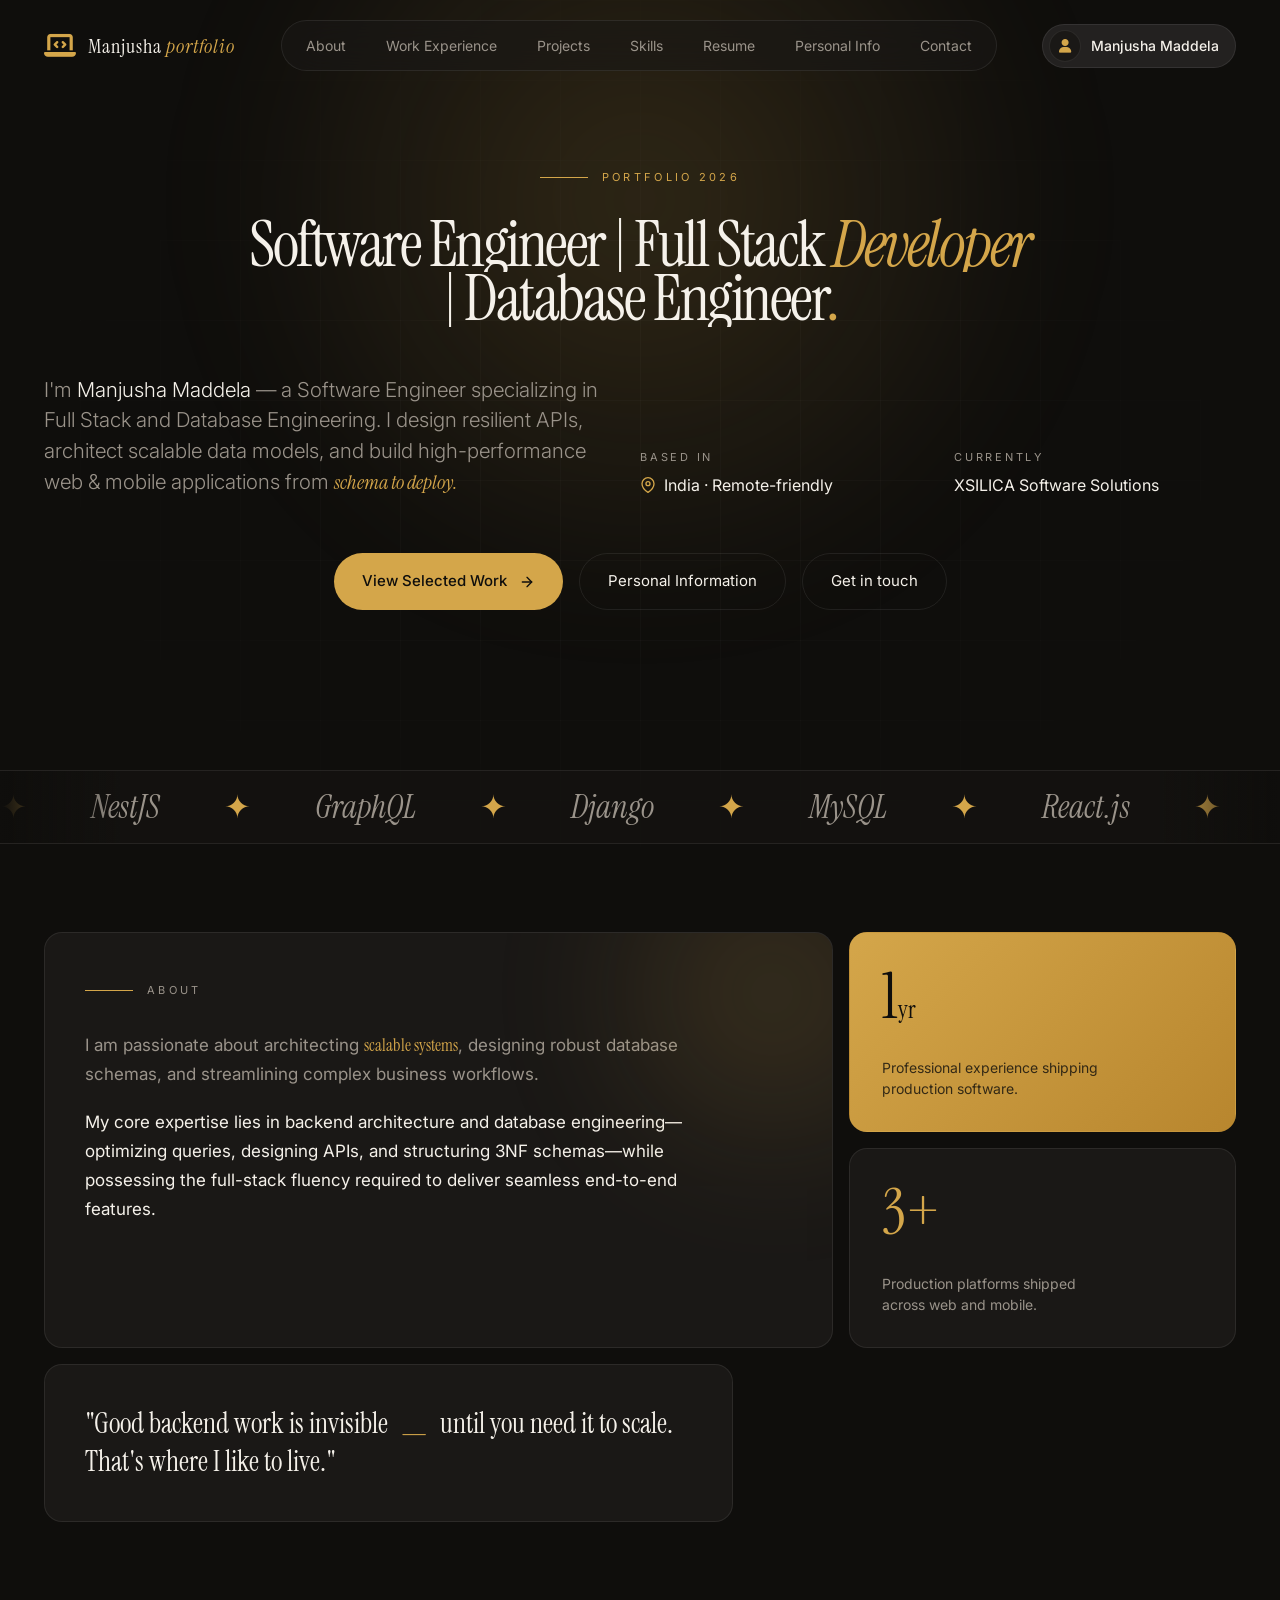
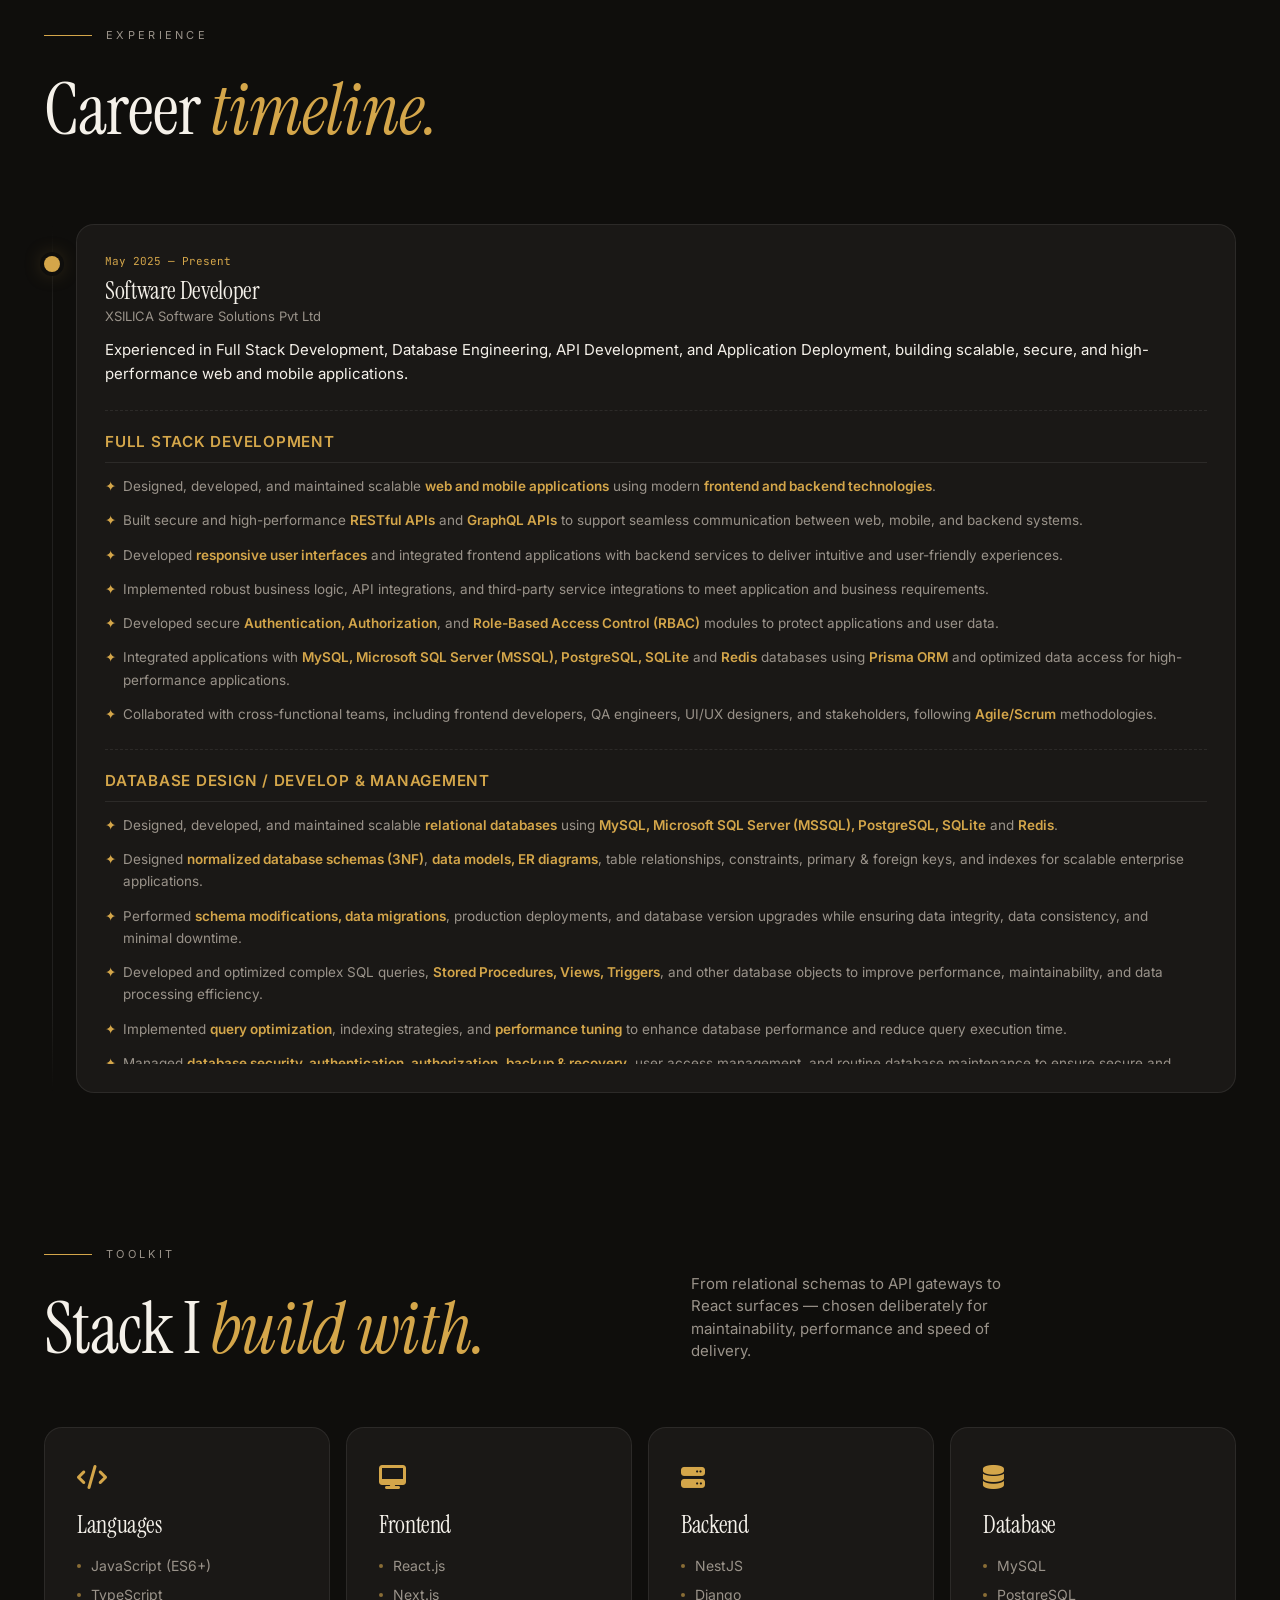
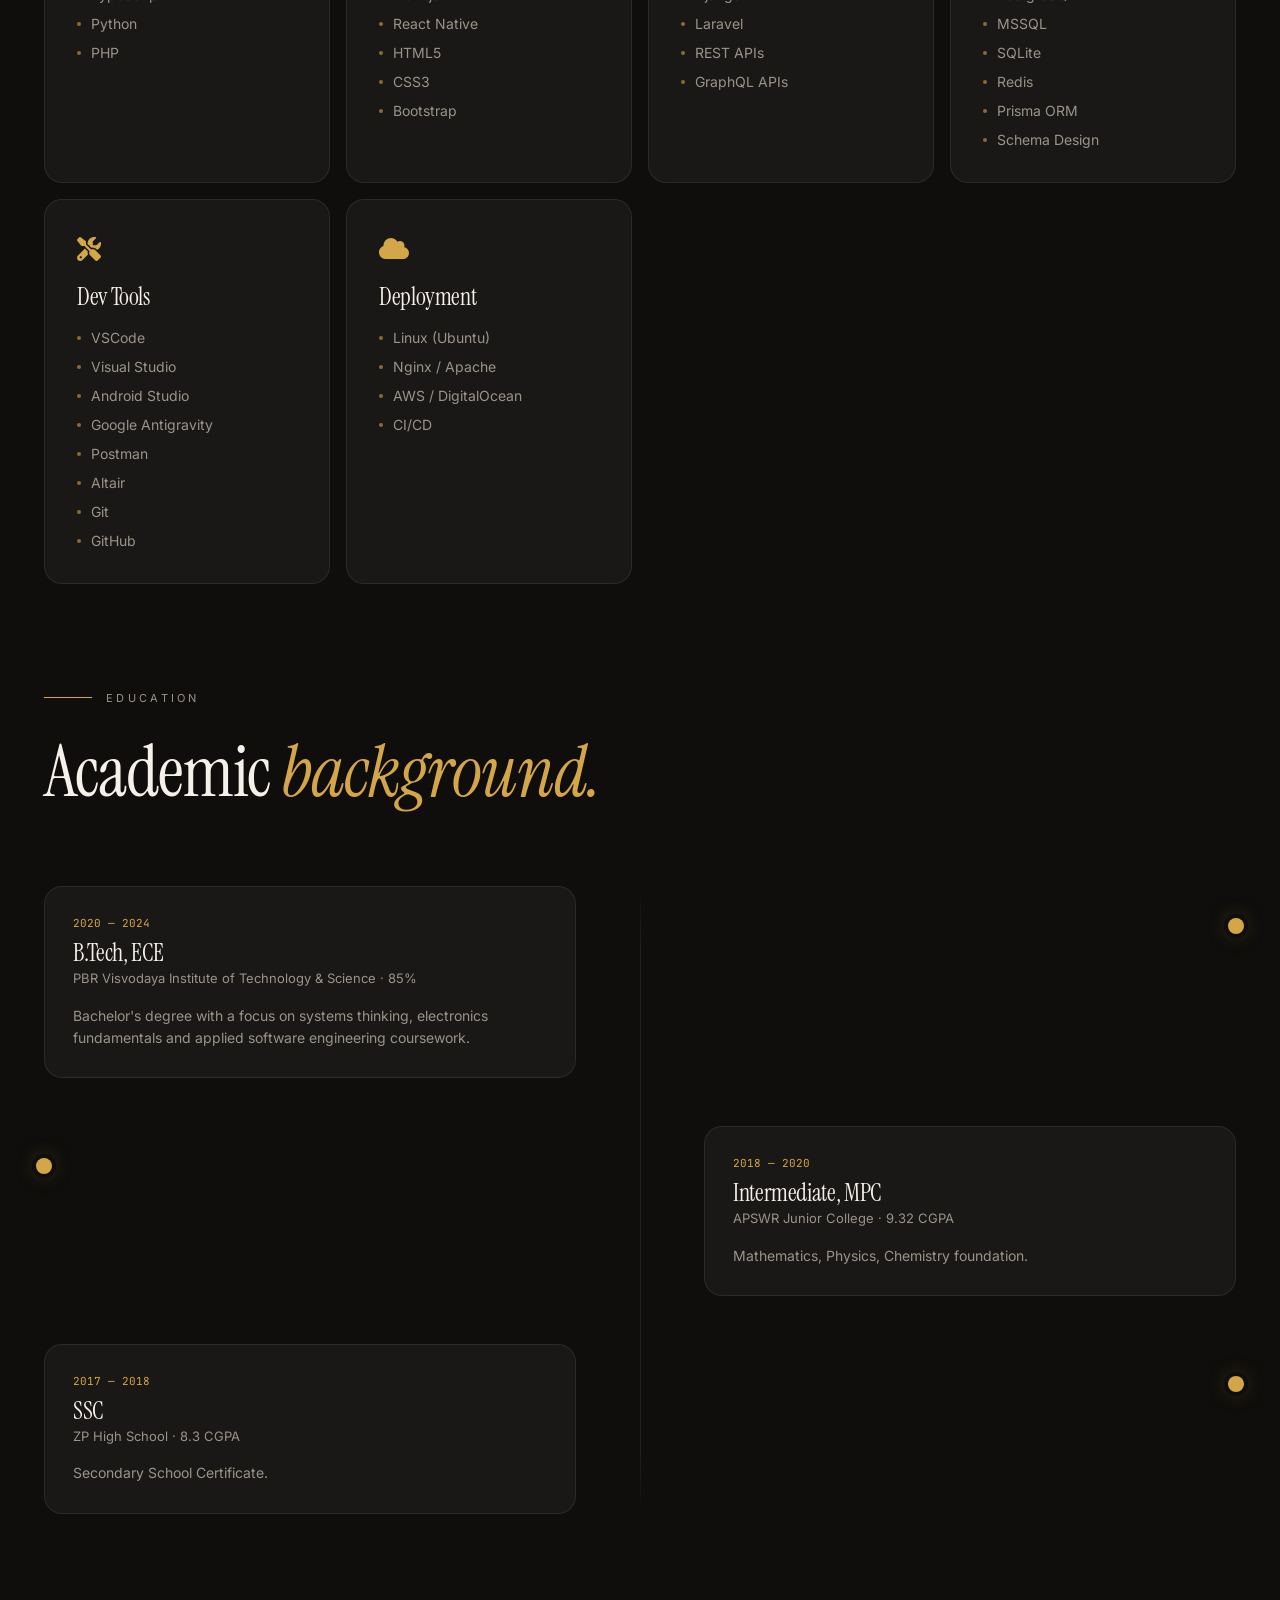
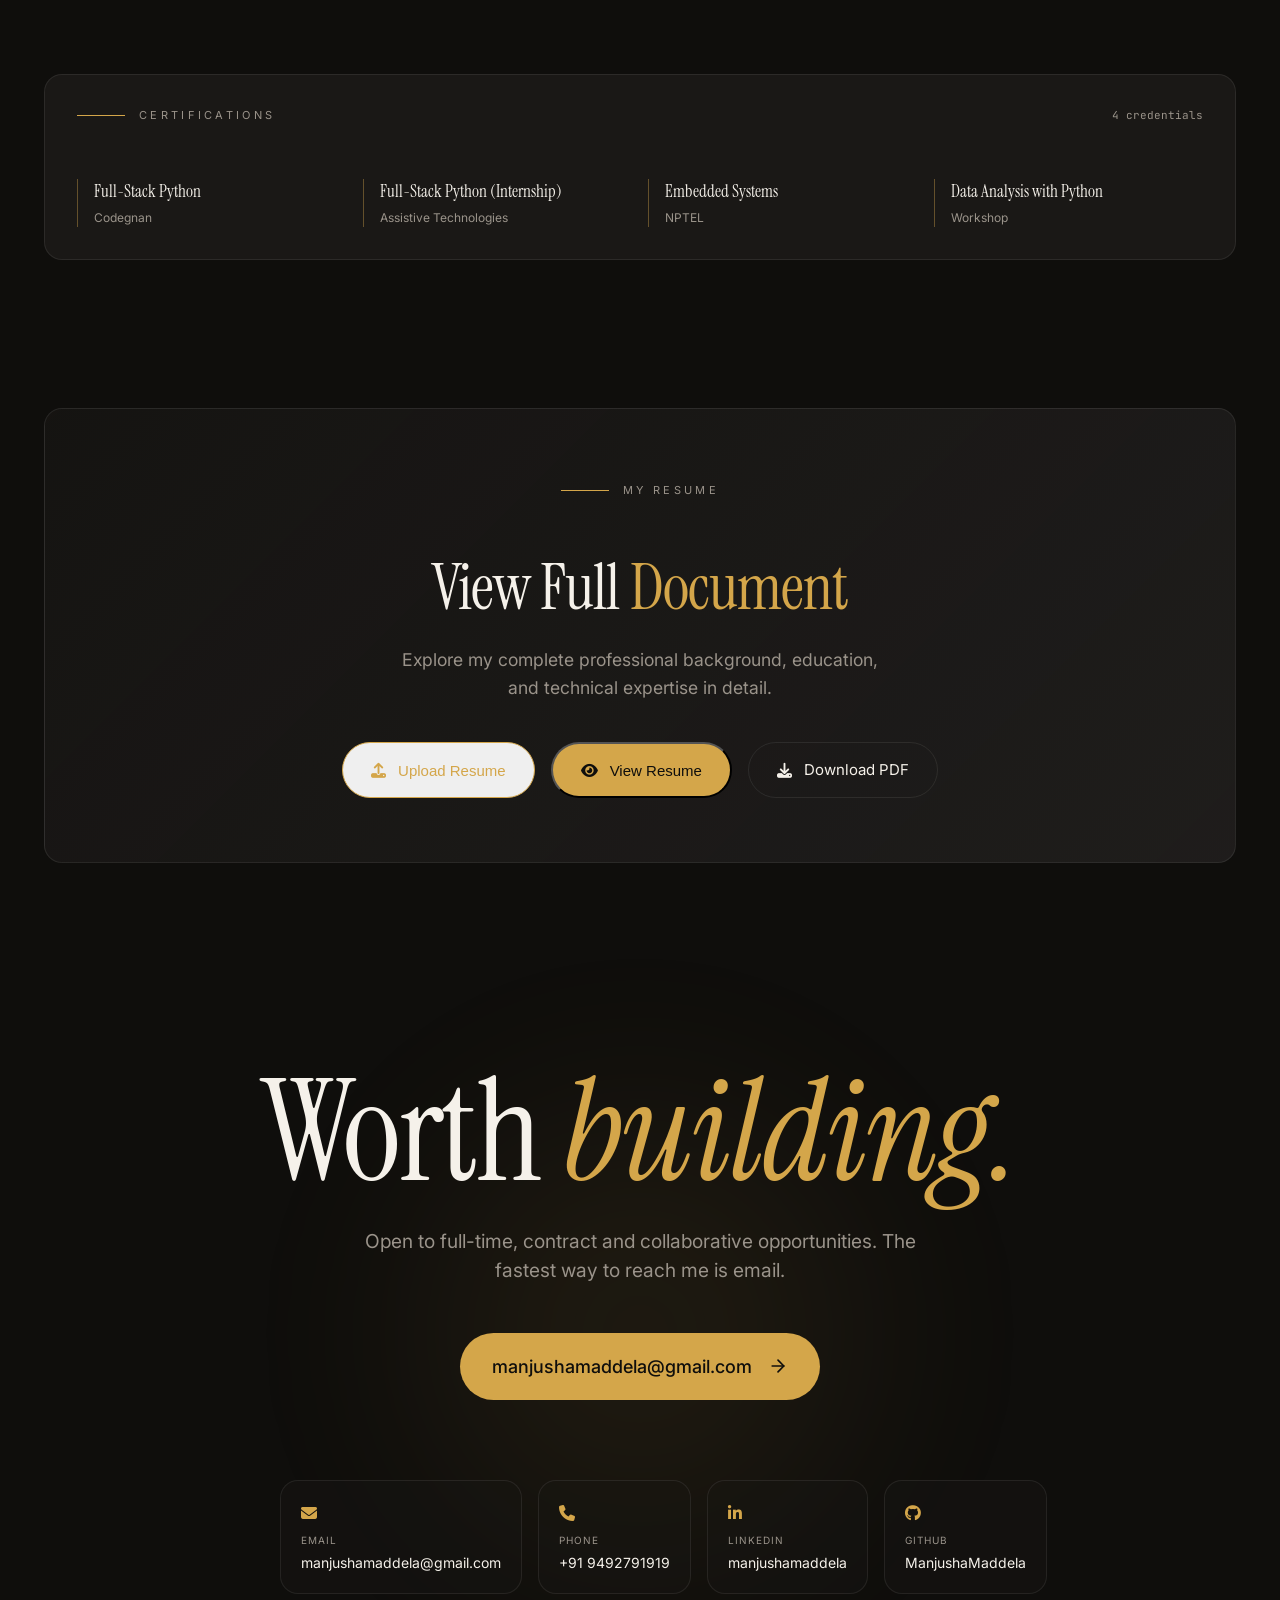
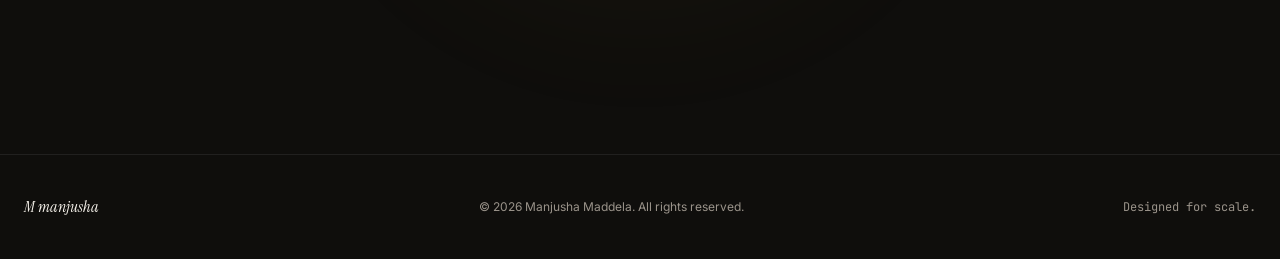
==== commit 43772f75: "Add files via upload" ====
--- a/index.html
+++ b/index.html
@@ -1,5 +1,6 @@
 <!DOCTYPE html>
 <html lang="en">
+
 <head>
     <meta charset="UTF-8">
     <meta name="viewport" content="width=device-width, initial-scale=1.0">
@@ -7,12 +8,16 @@
     <!-- Google Fonts -->
     <link rel="preconnect" href="https://fonts.googleapis.com">
     <link rel="preconnect" href="https://fonts.gstatic.com" crossorigin>
-    <link href="https://fonts.googleapis.com/css2?family=Cormorant+Garamond:ital,wght@0,400;0,500;0,600;1,400;1,500&family=Instrument+Serif:ital@0;1&family=Inter:wght@300;400;500;600&family=JetBrains+Mono:wght@400;500&display=swap" rel="stylesheet">
+    <link
+        href="https://fonts.googleapis.com/css2?family=Cormorant+Garamond:ital,wght@0,400;0,500;0,600;1,400;1,500&family=Instrument+Serif:ital@0;1&family=Inter:wght@300;400;500;600&family=JetBrains+Mono:wght@400;500&display=swap"
+        rel="stylesheet">
     <!-- FontAwesome for icons -->
     <link rel="stylesheet" href="https://cdnjs.cloudflare.com/ajax/libs/font-awesome/6.4.0/css/all.min.css">
-    <link rel="icon" href="data:image/svg+xml,<svg xmlns='http://www.w3.org/2000/svg' viewBox='0 0 100 100'><text y='.9em' font-size='90' fill='%23d4a64a'>M</text></svg>">
+    <link rel="icon"
+        href="data:image/svg+xml,<svg xmlns='http://www.w3.org/2000/svg' viewBox='0 0 100 100'><text y='.9em' font-size='90' fill='%23d4a64a'>M</text></svg>">
     <link rel="stylesheet" href="styles.css">
 </head>
+
 <body>
     <div class="backdrop"></div>
 
@@ -21,7 +26,11 @@
             <div class="brand">
                 <a href="index.html" style="display: flex; align-items: center; gap: 12px; text-decoration: none;">
                     <i class="fas fa-laptop-code" style="color: var(--gold); font-size: 1.6rem;"></i>
-                    <div class="brand-name" style="font-size: 1.25rem; font-style: normal; letter-spacing: 0.05em; font-weight: 500; color: var(--fg);">Manjusha <span style="color: var(--gold); font-style: italic; text-transform: lowercase;">Portfolio</span></div>
+                    <div class="brand-name"
+                        style="font-size: 1.25rem; font-style: normal; letter-spacing: 0.05em; font-weight: 500; color: var(--fg);">
+                        Manjusha <span
+                            style="color: var(--gold); font-style: italic; text-transform: lowercase;">Portfolio</span>
+                    </div>
                 </a>
             </div>
             <div class="nav-pill">
@@ -45,17 +54,25 @@
         <section class="hero container reveal">
             <div class="eyebrow gold"><span class="rule"></span> PORTFOLIO 2026</div>
             <h1>
-                <span class="line" style="font-size: clamp(2rem, 5vw, 4rem);"><span>Software Engineer | Full Stack <span class="italic" style="color: var(--gold);">Developer</span></span></span>
-                <span class="line" style="font-size: clamp(2rem, 5vw, 4rem);"><span>| Database Engineer<span class="dot">.</span></span></span>
+                <span class="line" style="font-size: clamp(2rem, 5vw, 4rem);"><span>Software Engineer | Full Stack <span
+                            class="italic" style="color: var(--gold);">Developer</span></span></span>
+                <span class="line" style="font-size: clamp(2rem, 5vw, 4rem);"><span>| Database Engineer<span
+                            class="dot">.</span></span></span>
             </h1>
             <div class="hero-meta reveal-stagger">
                 <div class="hero-lead">
-                    I'm <span class="fg">Manjusha Maddela</span> — a Software Engineer specializing in Full Stack and Database Engineering. I design resilient APIs, architect scalable data models, and build high-performance web & mobile applications from <em>schema to deploy.</em>
+                    I'm <span class="fg">Manjusha Maddela</span> — a Software Engineer specializing in Full Stack and
+                    Database Engineering. I design resilient APIs, architect scalable data models, and build
+                    high-performance web & mobile applications from <em>schema to deploy.</em>
                 </div>
                 <div>
                     <div class="meta-label">BASED IN</div>
                     <div class="meta-value">
-                        <svg width="16" height="16" viewBox="0 0 24 24" fill="none" stroke="currentColor" stroke-width="2" stroke-linecap="round" stroke-linejoin="round"><path d="M21 10c0 7-9 13-9 13s-9-6-9-13a9 9 0 0 1 18 0z"></path><circle cx="12" cy="10" r="3"></circle></svg>
+                        <svg width="16" height="16" viewBox="0 0 24 24" fill="none" stroke="currentColor"
+                            stroke-width="2" stroke-linecap="round" stroke-linejoin="round">
+                            <path d="M21 10c0 7-9 13-9 13s-9-6-9-13a9 9 0 0 1 18 0z"></path>
+                            <circle cx="12" cy="10" r="3"></circle>
+                        </svg>
                         India · Remote-friendly
                     </div>
                 </div>
@@ -65,7 +82,12 @@
                 </div>
             </div>
             <div class="hero-ctas reveal fade-up d1">
-                <a href="projects.html" class="btn-primary">View Selected Work <svg width="16" height="16" viewBox="0 0 24 24" fill="none" stroke="currentColor" stroke-width="2" stroke-linecap="round" stroke-linejoin="round"><line x1="5" y1="12" x2="19" y2="12"></line><polyline points="12 5 19 12 12 19"></polyline></svg></a>
+                <a href="projects.html" class="btn-primary">View Selected Work <svg width="16" height="16"
+                        viewBox="0 0 24 24" fill="none" stroke="currentColor" stroke-width="2" stroke-linecap="round"
+                        stroke-linejoin="round">
+                        <line x1="5" y1="12" x2="19" y2="12"></line>
+                        <polyline points="12 5 19 12 12 19"></polyline>
+                    </svg></a>
                 <a href="personal.html" class="btn-ghost">Personal Information</a>
                 <a href="#contact" class="btn-ghost">Get in touch</a>
             </div>
@@ -83,7 +105,6 @@
                     <span class="marquee-star">✦</span> <span>React Native</span>
                     <span class="marquee-star">✦</span> <span>PostgreSQL</span>
                     <span class="marquee-star">✦</span> <span>Prisma</span>
-                    <span class="marquee-star">✦</span> <span>Go</span>
                     <span class="marquee-star">✦</span> <span>Redis</span>
                 </div>
                 <div class="marquee-group">
@@ -95,7 +116,6 @@
                     <span class="marquee-star">✦</span> <span>React Native</span>
                     <span class="marquee-star">✦</span> <span>PostgreSQL</span>
                     <span class="marquee-star">✦</span> <span>Prisma</span>
-                    <span class="marquee-star">✦</span> <span>Go</span>
                     <span class="marquee-star">✦</span> <span>Redis</span>
                 </div>
             </div>
@@ -107,8 +127,11 @@
                 <div class="bento-card bento-about">
                     <div class="glow"></div>
                     <div class="eyebrow"><span class="rule"></span> ABOUT</div>
-                    <p>I am passionate about architecting <em>scalable systems</em>, designing robust database schemas, and streamlining complex business workflows.</p>
-                    <p>My core expertise lies in backend architecture and database engineering—optimizing queries, designing APIs, and structuring 3NF schemas—while possessing the full-stack fluency required to deliver seamless end-to-end features.</p>
+                    <p>I am passionate about architecting <em>scalable systems</em>, designing robust database schemas,
+                        and streamlining complex business workflows.</p>
+                    <p>My core expertise lies in backend architecture and database engineering—optimizing queries,
+                        designing APIs, and structuring 3NF schemas—while possessing the full-stack fluency required to
+                        deliver seamless end-to-end features.</p>
                 </div>
                 <div class="bento-card bento-stat gold">
                     <div class="num">1<small>yr</small></div>
@@ -119,7 +142,8 @@
                     <div class="label">Production platforms shipped across web and mobile.</div>
                 </div>
                 <div class="bento-card bento-quote">
-                    "Good backend work is invisible <span class="quote-mark">—</span> until you need it to scale. That's where I like to live."
+                    "Good backend work is invisible <span class="quote-mark">—</span> until you need it to scale. That's
+                    where I like to live."
                 </div>
             </div>
         </section>
@@ -132,104 +156,57 @@
                     <h2 class="section-title">Career <span class="italic">timeline.</span></h2>
                 </div>
             </div>
-            
+
             <div class="timeline">
                 <!-- Job 1 -->
                 <div class="t-row reveal">
                     <div class="t-card-wrap">
                         <div class="t-dot"></div>
                         <div class="t-card">
-                            <div class="t-year">May 2025 — Present</div>
-                            <h3>Software Developer</h3>
-                            <div class="t-company">XSILICA Software Solutions Pvt Ltd</div>
-                            <div class="t-desc">
-                                <p style="margin-bottom: 16px; color: var(--fg); font-size: 15px;">
-                                    Experienced in Full Stack Development, Database Engineering, API Development, and Application Deployment, building scalable, secure, and high-performance web and mobile applications.
-                                </p>
-                                <ul style="list-style: none; padding-left: 0; display: flex; flex-direction: column; gap: 24px;">
-                                    <li>
-                                        <strong style="color: var(--fg); font-weight: 600; font-size: 1.1rem; display: block; margin-bottom: 12px;">Full Stack Development</strong>
-                                        <ul style="list-style: none; padding-left: 12px; display: flex; flex-direction: column; gap: 10px;">
-                                            <li style="display: flex; gap: 10px; align-items: flex-start;">
-                                                <span style="color: var(--gold); margin-top: 2px;">✦</span> 
-                                                <span>Designed, developed, and maintained scalable web and mobile applications using modern frontend and backend technologies.</span>
-                                            </li>
-                                            <li style="display: flex; gap: 10px; align-items: flex-start;">
-                                                <span style="color: var(--gold); margin-top: 2px;">✦</span> 
-                                                <span>Built secure and high-performance RESTful APIs and GraphQL APIs to support seamless communication between web, mobile, and backend systems.</span>
-                                            </li>
-                                            <li style="display: flex; gap: 10px; align-items: flex-start;">
-                                                <span style="color: var(--gold); margin-top: 2px;">✦</span> 
-                                                <span>Developed responsive user interfaces and integrated frontend applications with backend services to deliver intuitive and user-friendly experiences.</span>
-                                            </li>
-                                            <li style="display: flex; gap: 10px; align-items: flex-start;">
-                                                <span style="color: var(--gold); margin-top: 2px;">✦</span> 
-                                                <span>Implemented robust business logic, API integrations, and third-party service integrations to meet application and business requirements.</span>
-                                            </li>
-                                            <li style="display: flex; gap: 10px; align-items: flex-start;">
-                                                <span style="color: var(--gold); margin-top: 2px;">✦</span> 
-                                                <span>Developed secure Authentication, Authorization, and Role-Based Access Control (RBAC) modules to protect applications and user data.</span>
-                                            </li>
-                                            <li style="display: flex; gap: 10px; align-items: flex-start;">
-                                                <span style="color: var(--gold); margin-top: 2px;">✦</span> 
-                                                <span>Integrated applications with MySQL, Microsoft SQL Server (MSSQL), PostgreSQL, SQLite and Redis databases using Prisma ORM and optimized data access for high-performance applications.</span>
-                                            </li>
-                                            <li style="display: flex; gap: 10px; align-items: flex-start;">
-                                                <span style="color: var(--gold); margin-top: 2px;">✦</span> 
-                                                <span>Collaborated with cross-functional teams, including frontend developers, QA engineers, UI/UX designers, and stakeholders, following Agile/Scrum methodologies.</span>
-                                            </li>
-                                            <li style="display: flex; gap: 10px; align-items: flex-start;">
-                                                <span style="color: var(--gold); margin-top: 2px;">✦</span> 
-                                                <span>Utilized Git and GitHub for version control, code reviews, branch management, and collaborative software development.</span>
-                                            </li>
-                                            <li style="display: flex; gap: 10px; align-items: flex-start;">
-                                                <span style="color: var(--gold); margin-top: 2px;">✦</span> 
-                                                <span>Managed application deployment, Linux server administration, Nginx configuration, environment setup, production releases, application monitoring, and production issue resolution to ensure high availability, reliability, and optimal system performance.</span>
-                                            </li>
-                                        </ul>
-                                    </li>
-                                    <li>
-                                        <strong style="color: var(--fg); font-weight: 600; font-size: 1.1rem; display: block; margin-bottom: 12px;">Database Design, Development & Management</strong>
-                                        <ul style="list-style: none; padding-left: 12px; display: flex; flex-direction: column; gap: 10px;">
-                                            <li style="display: flex; gap: 10px; align-items: flex-start;">
-                                                <span style="color: var(--gold); margin-top: 2px;">✦</span> 
-                                                <span>Designed, developed, and maintained scalable relational databases using MySQL, Microsoft SQL Server (MSSQL), PostgreSQL, SQLite and Redis.</span>
-                                            </li>
-                                            <li style="display: flex; gap: 10px; align-items: flex-start;">
-                                                <span style="color: var(--gold); margin-top: 2px;">✦</span> 
-                                                <span>Designed normalized database schemas, data models, ER diagrams, table relationships, constraints, primary & foreign keys, and indexes for scalable enterprise applications.</span>
-                                            </li>
-                                            <li style="display: flex; gap: 10px; align-items: flex-start;">
-                                                <span style="color: var(--gold); margin-top: 2px;">✦</span> 
-                                                <span>Performed schema modifications, data migrations, production deployments, and database version upgrades while ensuring data integrity, data consistency, and minimal downtime.</span>
-                                            </li>
-                                            <li style="display: flex; gap: 10px; align-items: flex-start;">
-                                                <span style="color: var(--gold); margin-top: 2px;">✦</span> 
-                                                <span>Developed and optimized complex SQL queries, Stored Procedures, Views, Triggers, and other database objects to improve performance, maintainability, and data processing efficiency.</span>
-                                            </li>
-                                            <li style="display: flex; gap: 10px; align-items: flex-start;">
-                                                <span style="color: var(--gold); margin-top: 2px;">✦</span> 
-                                                <span>Implemented query optimization, indexing strategies, and performance tuning to enhance database performance and reduce query execution time.</span>
-                                            </li>
-                                            <li style="display: flex; gap: 10px; align-items: flex-start;">
-                                                <span style="color: var(--gold); margin-top: 2px;">✦</span> 
-                                                <span>Managed database security, authentication, authorization, backup & recovery, user access management, and routine database maintenance to ensure secure and reliable operations.</span>
-                                            </li>
-                                            <li style="display: flex; gap: 10px; align-items: flex-start;">
-                                                <span style="color: var(--gold); margin-top: 2px;">✦</span> 
-                                                <span>Utilized Prisma ORM for data modeling, schema design, database migrations, and seamless integration with backend services.</span>
-                                            </li>
-                                            <li style="display: flex; gap: 10px; align-items: flex-start;">
-                                                <span style="color: var(--gold); margin-top: 2px;">✦</span> 
-                                                <span>Collaborated with cross-functional teams to deliver scalable, secure, and high-performance database solutions aligned with business requirements and application architecture.</span>
-                                            </li>
-                                            <li style="display: flex; gap: 10px; align-items: flex-start;">
-                                                <span style="color: var(--gold); margin-top: 2px;">✦</span> 
-                                                <span>Performed database troubleshooting, performance monitoring, production support, and issue resolution to ensure high availability, system reliability, and optimal performance.</span>
-                                            </li>
-                                        </ul>
-                                    </li>
-                                </ul>
+                            <!-- Div 1: Company & Summary Description -->
+                            <div class="t-company-info">
+                                <div class="t-year">May 2025 — Present</div>
+                                <h3>Software Developer</h3>
+                                <div class="t-company">XSILICA Software Solutions Pvt Ltd</div>
+                                <div class="t-desc" style="margin-top: 12px;">
+                                    <p style="color: var(--fg); font-size: 15px; margin-bottom: 0;">
+                                        Experienced in Full Stack Development, Database Engineering, API Development, and
+                                        Application Deployment, building scalable, secure, and high-performance web and
+                                        mobile applications.
+                                    </p>
+                                </div>
+                            </div>
+
+                            <!-- Div 2: Full Stack Development (Scrollable) -->
+                            <div class="t-experience-section">
+                                <div class="t-section-title">Full Stack Development</div>
+                                <div class="t-col-scroll">
+                                    <p>Designed, developed, and maintained scalable <strong>web and mobile applications</strong> using modern <strong>frontend and backend technologies</strong>.</p>
+                                    <p>Built secure and high-performance <strong>RESTful APIs</strong> and <strong>GraphQL APIs</strong> to support seamless communication between web, mobile, and backend systems.</p>
+                                    <p>Developed <strong>responsive user interfaces</strong> and integrated frontend applications with backend services to deliver intuitive and user-friendly experiences.</p>
+                                    <p>Implemented robust business logic, API integrations, and third-party service integrations to meet application and business requirements.</p>
+                                    <p>Developed secure <strong>Authentication, Authorization</strong>, and <strong>Role-Based Access Control (RBAC)</strong> modules to protect applications and user data.</p>
+                                    <p>Integrated applications with <strong>MySQL, Microsoft SQL Server (MSSQL), PostgreSQL, SQLite</strong> and <strong>Redis</strong> databases using <strong>Prisma ORM</strong> and optimized data access for high-performance applications.</p>
+                                    <p>Collaborated with cross-functional teams, including frontend developers, QA engineers, UI/UX designers, and stakeholders, following <strong>Agile/Scrum</strong> methodologies.</p>
+                                    <p>Utilized <strong>Git and GitHub</strong> for version control, code reviews, branch management, and collaborative software development.</p>
+                                    <p>Managed <strong>application deployment, Linux server administration, Nginx configuration</strong>, environment setup, production releases, application monitoring, and production issue resolution to ensure high availability, reliability, and optimal system performance.</p>
+                                </div>
+                            </div>
+
+                            <!-- Div 3: Database Design / Develop & Management (Scrollable) -->
+                            <div class="t-experience-section">
+                                <div class="t-section-title">Database Design / Develop & Management</div>
+                                <div class="t-col-scroll">
+                                    <p>Designed, developed, and maintained scalable <strong>relational databases</strong> using <strong>MySQL, Microsoft SQL Server (MSSQL), PostgreSQL, SQLite</strong> and <strong>Redis</strong>.</p>
+                                    <p>Designed <strong>normalized database schemas (3NF)</strong>, <strong>data models, ER diagrams</strong>, table relationships, constraints, primary & foreign keys, and indexes for scalable enterprise applications.</p>
+                                    <p>Performed <strong>schema modifications, data migrations</strong>, production deployments, and database version upgrades while ensuring data integrity, data consistency, and minimal downtime.</p>
+                                    <p>Developed and optimized complex SQL queries, <strong>Stored Procedures, Views, Triggers</strong>, and other database objects to improve performance, maintainability, and data processing efficiency.</p>
+                                    <p>Implemented <strong>query optimization</strong>, indexing strategies, and <strong>performance tuning</strong> to enhance database performance and reduce query execution time.</p>
+                                    <p>Managed <strong>database security, authentication, authorization</strong>, <strong>backup & recovery</strong>, user access management, and routine database maintenance to ensure secure and reliable operations.</p>
+                                    <p>Utilized <strong>Prisma ORM</strong> for data modeling, schema design, database migrations, and seamless integration with backend services.</p>
+                                    <p>Collaborated with cross-functional teams to deliver scalable, secure, and high-performance database solutions aligned with business requirements and application architecture.</p>
+                                    <p>Performed <strong>database troubleshooting</strong>, performance monitoring, production support, and issue resolution to ensure high availability, system reliability, and optimal performance.</p>
+                                </div>
                             </div>
                         </div>
                     </div>
@@ -244,9 +221,10 @@
                     <div class="eyebrow"><span class="rule"></span> TOOLKIT</div>
                     <h2 class="section-title">Stack I <span class="italic">build with.</span></h2>
                 </div>
-                <div class="section-aside">From relational schemas to API gateways to React surfaces — chosen deliberately for maintainability, performance and speed of delivery.</div>
-            </div>
-            
+                <div class="section-aside">From relational schemas to API gateways to React surfaces — chosen
+                    deliberately for maintainability, performance and speed of delivery.</div>
+            </div>
+
             <div class="skills-grid reveal-stagger">
                 <!-- 1. Programming Languages -->
                 <div class="bento-card skill-card">
@@ -335,7 +313,7 @@
                     <h2 class="section-title">Academic <span class="italic">background.</span></h2>
                 </div>
             </div>
-            
+
             <div class="timeline timeline-split">
                 <!-- Edu 1 -->
                 <div class="t-row reveal">
@@ -345,7 +323,8 @@
                             <div class="t-year">2020 — 2024</div>
                             <h3>B.Tech, ECE</h3>
                             <div class="t-company">PBR Visvodaya Institute of Technology & Science · 85%</div>
-                            <div class="t-desc">Bachelor's degree with a focus on systems thinking, electronics fundamentals and applied software engineering coursework.</div>
+                            <div class="t-desc">Bachelor's degree with a focus on systems thinking, electronics
+                                fundamentals and applied software engineering coursework.</div>
                         </div>
                     </div>
                 </div>
@@ -406,15 +385,19 @@
 
         <!-- RESUME VIEWER -->
         <section class="container reveal" id="resume" style="padding-top: 100px;">
-            <div class="bento-card" style="text-align: center; padding: 64px 24px; background: linear-gradient(135deg, rgba(26,24,22,0.6) 0%, rgba(35,33,32,0.8) 100%);">
+            <div class="bento-card"
+                style="text-align: center; padding: 64px 24px; background: linear-gradient(135deg, rgba(26,24,22,0.6) 0%, rgba(35,33,32,0.8) 100%);">
                 <div class="eyebrow" style="justify-content: center;"><span class="rule"></span> MY RESUME</div>
-                <h2 style="font-family: var(--font-display); font-size: clamp(2.5rem, 5vw, 4rem); margin: 24px 0;">View Full <span class="italic" style="color: var(--gold);">Document</span></h2>
-                <p style="color: var(--muted); max-width: 500px; margin: 0 auto 40px; font-size: 1.1rem; line-height: 1.6;">
+                <h2 style="font-family: var(--font-display); font-size: clamp(2.5rem, 5vw, 4rem); margin: 24px 0;">View
+                    Full <span class="italic" style="color: var(--gold);">Document</span></h2>
+                <p
+                    style="color: var(--muted); max-width: 500px; margin: 0 auto 40px; font-size: 1.1rem; line-height: 1.6;">
                     Explore my complete professional background, education, and technical expertise in detail.
                 </p>
                 <div style="display: flex; gap: 16px; justify-content: center; flex-wrap: wrap;">
                     <input type="file" id="resumeUploadInput" accept="application/pdf" style="display: none;">
-                    <button class="btn-ghost" id="uploadResumeBtn" style="border-color: var(--gold); color: var(--gold);">
+                    <button class="btn-ghost" id="uploadResumeBtn"
+                        style="border-color: var(--gold); color: var(--gold);">
                         <i class="fas fa-upload"></i> Upload Resume
                     </button>
                     <button class="btn-primary" id="openResumeModal">
@@ -432,12 +415,17 @@
             <div class="glow"></div>
             <div class="inner reveal">
                 <h2>Worth <span class="italic">building.</span></h2>
-                <div class="contact-lead">Open to full-time, contract and collaborative opportunities. The fastest way to reach me is email.</div>
-                
+                <div class="contact-lead">Open to full-time, contract and collaborative opportunities. The fastest way
+                    to reach me is email.</div>
+
                 <a href="mailto:manjushamaddela@gmail.com" class="contact-cta">
-                    manjushamaddela@gmail.com <svg width="20" height="20" viewBox="0 0 24 24" fill="none" stroke="currentColor" stroke-width="2" stroke-linecap="round" stroke-linejoin="round"><line x1="5" y1="12" x2="19" y2="12"></line><polyline points="12 5 19 12 12 19"></polyline></svg>
+                    manjushamaddela@gmail.com <svg width="20" height="20" viewBox="0 0 24 24" fill="none"
+                        stroke="currentColor" stroke-width="2" stroke-linecap="round" stroke-linejoin="round">
+                        <line x1="5" y1="12" x2="19" y2="12"></line>
+                        <polyline points="12 5 19 12 12 19"></polyline>
+                    </svg>
                 </a>
-                
+
                 <div class="contact-grid reveal-stagger">
                     <a href="mailto:manjushamaddela@gmail.com" class="contact-card">
                         <i class="fas fa-envelope"></i>
@@ -483,9 +471,9 @@
                 <div class="offcanvas-title">Full Stack & Database Engineer</div>
             </div>
         </div>
-        
+
         <div class="offcanvas-divider"></div>
-        
+
         <div class="dropdown-menu">
             <a href="index.html#about" class="dropdown-item">
                 <i class="fas fa-user"></i> About
@@ -502,7 +490,7 @@
         </div>
 
         <div class="offcanvas-divider"></div>
-        
+
         <div class="dropdown-menu">
             <a href="#contact" class="dropdown-item">
                 <i class="fas fa-envelope"></i> Contact Me
@@ -518,14 +506,17 @@
     <div class="resume-modal" id="resumeModal">
         <div class="resume-modal-header">
             <div class="resume-modal-title">Manjusha Maddela - Resume</div>
-            <button class="resume-modal-close" id="resumeModalClose" aria-label="Close Resume"><i class="fas fa-times"></i></button>
+            <button class="resume-modal-close" id="resumeModalClose" aria-label="Close Resume"><i
+                    class="fas fa-times"></i></button>
         </div>
         <div class="resume-modal-content">
             <!-- Using a dummy PDF for now so you can see it working! -->
-            <embed id="resumeEmbed" src="https://www.w3.org/WAI/ER/tests/xhtml/testfiles/resources/pdf/dummy.pdf" type="application/pdf" width="100%" height="100%" />
+            <embed id="resumeEmbed" src="https://www.w3.org/WAI/ER/tests/xhtml/testfiles/resources/pdf/dummy.pdf"
+                type="application/pdf" width="100%" height="100%" />
         </div>
     </div>
 
     <script src="index.js"></script>
 </body>
+
 </html>
--- a/styles.css
+++ b/styles.css
@@ -20,8 +20,17 @@
   --font-mono: "JetBrains Mono", ui-monospace, monospace;
 }
 
-* { box-sizing: border-box; margin: 0; padding: 0; }
-html { scroll-behavior: smooth; -webkit-text-size-adjust: 100%; }
+* {
+  box-sizing: border-box;
+  margin: 0;
+  padding: 0;
+}
+
+html {
+  scroll-behavior: smooth;
+  -webkit-text-size-adjust: 100%;
+}
+
 body {
   font-family: var(--font-sans);
   background: var(--bg);
@@ -31,347 +40,1227 @@
   -webkit-font-smoothing: antialiased;
   overflow-x: hidden;
 }
-h1, h2, h3, h4 { font-family: var(--font-display); font-weight: 400; letter-spacing: -0.015em; line-height: 1.05; }
-em { font-family: var(--font-display); font-style: italic; }
-a { color: inherit; text-decoration: none; }
-::selection { background: var(--gold); color: var(--bg); }
+
+h1,
+h2,
+h3,
+h4 {
+  font-family: var(--font-display);
+  font-weight: 400;
+  letter-spacing: -0.015em;
+  line-height: 1.05;
+}
+
+em {
+  font-family: var(--font-display);
+  font-style: italic;
+}
+
+a {
+  color: inherit;
+  text-decoration: none;
+}
+
+::selection {
+  background: var(--gold);
+  color: var(--bg);
+}
 
 /* ---- backdrop ---- */
-.backdrop { position: fixed; inset: 0; pointer-events: none; z-index: 0; }
+.backdrop {
+  position: fixed;
+  inset: 0;
+  pointer-events: none;
+  z-index: 0;
+}
+
 .backdrop::before {
-  content: ""; position: absolute; inset: 0;
+  content: "";
+  position: absolute;
+  inset: 0;
   background-image:
-    linear-gradient(to right, rgba(255,255,255,0.04) 1px, transparent 1px),
-    linear-gradient(to bottom, rgba(255,255,255,0.04) 1px, transparent 1px);
+    linear-gradient(to right, rgba(255, 255, 255, 0.04) 1px, transparent 1px),
+    linear-gradient(to bottom, rgba(255, 255, 255, 0.04) 1px, transparent 1px);
   background-size: 80px 80px;
   mask-image: radial-gradient(ellipse at center, black 30%, transparent 80%);
   opacity: 0.5;
 }
+
 .backdrop::after {
-  content: ""; position: absolute; top: -200px; left: 50%; transform: translateX(-50%);
-  width: 1200px; height: 800px; border-radius: 50%;
+  content: "";
+  position: absolute;
+  top: -200px;
+  left: 50%;
+  transform: translateX(-50%);
+  width: 1200px;
+  height: 800px;
+  border-radius: 50%;
   background: radial-gradient(circle, var(--gold-glow) 0%, transparent 60%);
-  filter: blur(60px); opacity: 0.5;
+  filter: blur(60px);
+  opacity: 0.5;
   animation: ambient-pulse 8s ease-in-out infinite;
 }
+
 @keyframes ambient-pulse {
-  0%, 100% { opacity: 0.4; transform: translateX(-50%) scale(1); }
-  50%      { opacity: 0.6; transform: translateX(-50%) scale(1.08); }
-}
-
-main, header, footer { position: relative; z-index: 1; }
-.container { max-width: 1240px; margin: 0 auto; padding-left: 24px; padding-right: 24px; }
+
+  0%,
+  100% {
+    opacity: 0.4;
+    transform: translateX(-50%) scale(1);
+  }
+
+  50% {
+    opacity: 0.6;
+    transform: translateX(-50%) scale(1.08);
+  }
+}
+
+main,
+header,
+footer {
+  position: relative;
+  z-index: 1;
+}
+
+.container {
+  max-width: 1240px;
+  margin: 0 auto;
+  padding-left: 24px;
+  padding-right: 24px;
+}
 
 /* ---- header ---- */
-.site-header { position: fixed; top: 0; left: 0; right: 0; z-index: 50; transition: backdrop-filter .3s, background-color .3s; }
-.site-header.scrolled { backdrop-filter: blur(20px); background-color: rgba(15,14,12,0.6); border-bottom: 1px solid var(--border); }
-.site-header .inner { display: flex; align-items: center; justify-content: space-between; padding: 20px 24px; max-width: 1240px; margin: 0 auto; }
-.brand { display: flex; align-items: center; gap: 10px; }
+.site-header {
+  position: fixed;
+  top: 0;
+  left: 0;
+  right: 0;
+  z-index: 50;
+  transition: backdrop-filter .3s, background-color .3s;
+}
+
+.site-header.scrolled {
+  backdrop-filter: blur(20px);
+  background-color: rgba(15, 14, 12, 0.6);
+  border-bottom: 1px solid var(--border);
+}
+
+.site-header .inner {
+  display: flex;
+  align-items: center;
+  justify-content: space-between;
+  padding: 20px 24px;
+  max-width: 1240px;
+  margin: 0 auto;
+}
+
+.brand {
+  display: flex;
+  align-items: center;
+  gap: 10px;
+}
+
 .brand-mark {
-  width: 34px; height: 34px; border-radius: 50%;
-  background: var(--gold); color: var(--bg);
-  display: grid; place-items: center;
-  font-family: var(--font-display); font-style: italic; font-size: 18px;
-}
-.brand-name { font-family: var(--font-display); font-style: italic; font-size: 18px; }
+  width: 34px;
+  height: 34px;
+  border-radius: 50%;
+  background: var(--gold);
+  color: var(--bg);
+  display: grid;
+  place-items: center;
+  font-family: var(--font-display);
+  font-style: italic;
+  font-size: 18px;
+}
+
+.brand-name {
+  font-family: var(--font-display);
+  font-style: italic;
+  font-size: 18px;
+}
+
 .nav-pill {
-  display: flex; gap: 4px; padding: 6px;
-  background: rgba(26,24,22,0.6); backdrop-filter: blur(20px);
-  border: 1px solid var(--border); border-radius: 999px;
-}
+  display: flex;
+  gap: 4px;
+  padding: 6px;
+  background: rgba(26, 24, 22, 0.6);
+  backdrop-filter: blur(20px);
+  border: 1px solid var(--border);
+  border-radius: 999px;
+}
+
 .nav-pill a {
-  padding: 8px 18px; font-size: 14px; color: var(--muted); border-radius: 999px;
+  padding: 8px 18px;
+  font-size: 14px;
+  color: var(--muted);
+  border-radius: 999px;
   transition: color .2s, background .2s;
 }
-.nav-pill a:hover { color: var(--fg); background: var(--surface-2); }
+
+.nav-pill a:hover {
+  color: var(--fg);
+  background: var(--surface-2);
+}
+
 .cta-pill {
-  display: inline-flex; align-items: center; gap: 8px;
-  padding: 10px 18px; border-radius: 999px;
-  background: var(--gold); color: var(--bg); font-size: 14px; font-weight: 500;
+  display: inline-flex;
+  align-items: center;
+  gap: 8px;
+  padding: 10px 18px;
+  border-radius: 999px;
+  background: var(--gold);
+  color: var(--bg);
+  font-size: 14px;
+  font-weight: 500;
   transition: box-shadow .3s, transform .3s;
 }
-.cta-pill:hover { box-shadow: 0 0 30px -5px var(--gold); transform: translateY(-1px); }
-.cta-pill .dot { width: 6px; height: 6px; border-radius: 50%; background: var(--bg); animation: pulse 2s ease-in-out infinite; }
-@keyframes pulse { 0%, 100% { opacity: 1 } 50% { opacity: 0.4 } }
+
+.cta-pill:hover {
+  box-shadow: 0 0 30px -5px var(--gold);
+  transform: translateY(-1px);
+}
+
+.cta-pill .dot {
+  width: 6px;
+  height: 6px;
+  border-radius: 50%;
+  background: var(--bg);
+  animation: pulse 2s ease-in-out infinite;
+}
+
+@keyframes pulse {
+
+  0%,
+  100% {
+    opacity: 1
+  }
+
+  50% {
+    opacity: 0.4
+  }
+}
 
 @media (max-width: 768px) {
-  .nav-pill { display: none; }
+  .nav-pill {
+    display: none;
+  }
 }
 
 /* ---- hero ---- */
-.hero { padding: 160px 24px 120px; text-align: center; }
+.hero {
+  padding: 160px 24px 120px;
+  text-align: center;
+}
+
 .eyebrow {
-  display: inline-flex; align-items: center; gap: 14px;
-  font-size: 11px; text-transform: uppercase; letter-spacing: 0.3em;
-  color: var(--muted); margin-bottom: 32px;
-}
-.eyebrow .rule { display: inline-block; height: 1px; width: 48px; background: var(--gold); }
-.eyebrow.gold { color: var(--gold); }
+  display: inline-flex;
+  align-items: center;
+  gap: 14px;
+  font-size: 11px;
+  text-transform: uppercase;
+  letter-spacing: 0.3em;
+  color: var(--muted);
+  margin-bottom: 32px;
+}
+
+.eyebrow .rule {
+  display: inline-block;
+  height: 1px;
+  width: 48px;
+  background: var(--gold);
+}
+
+.eyebrow.gold {
+  color: var(--gold);
+}
 
 .hero h1 {
   font-size: clamp(3.5rem, 13vw, 12rem);
   line-height: 0.85;
 }
-.hero h1 .italic { font-style: italic; color: var(--gold); }
-.hero h1 .dot { color: var(--gold); }
+
+.hero h1 .italic {
+  font-style: italic;
+  color: var(--gold);
+}
+
+.hero h1 .dot {
+  color: var(--gold);
+}
 
 .hero-meta {
   margin-top: 48px;
-  display: grid; grid-template-columns: 1fr; gap: 32px;
-  align-items: end; text-align: left;
-}
+  display: grid;
+  grid-template-columns: 1fr;
+  gap: 32px;
+  align-items: end;
+  text-align: left;
+}
+
 @media (min-width: 768px) {
-  .hero-meta { grid-template-columns: 2fr 1fr 1fr; }
-}
-.hero-lead { font-size: clamp(1.125rem, 1.6vw, 1.5rem); color: var(--muted); font-weight: 300; line-height: 1.5; max-width: 560px; }
-.hero-lead .fg { color: var(--fg); }
-.hero-lead em { color: var(--gold); }
-.meta-label { font-size: 11px; text-transform: uppercase; letter-spacing: 0.25em; color: var(--muted); margin-bottom: 8px; }
-.meta-value { display: flex; align-items: center; gap: 8px; }
-.meta-value svg { color: var(--gold); }
-
-.hero-ctas { margin-top: 56px; display: flex; flex-wrap: wrap; gap: 16px; justify-content: center; }
+  .hero-meta {
+    grid-template-columns: 2fr 1fr 1fr;
+  }
+}
+
+.hero-lead {
+  font-size: clamp(1.125rem, 1.6vw, 1.5rem);
+  color: var(--muted);
+  font-weight: 300;
+  line-height: 1.5;
+  max-width: 560px;
+}
+
+.hero-lead .fg {
+  color: var(--fg);
+}
+
+.hero-lead em {
+  color: var(--gold);
+}
+
+.meta-label {
+  font-size: 11px;
+  text-transform: uppercase;
+  letter-spacing: 0.25em;
+  color: var(--muted);
+  margin-bottom: 8px;
+}
+
+.meta-value {
+  display: flex;
+  align-items: center;
+  gap: 8px;
+}
+
+.meta-value svg {
+  color: var(--gold);
+}
+
+.hero-ctas {
+  margin-top: 56px;
+  display: flex;
+  flex-wrap: wrap;
+  gap: 16px;
+  justify-content: center;
+}
+
 .btn-primary {
-  display: inline-flex; align-items: center; gap: 12px;
-  padding: 16px 28px; border-radius: 999px;
-  background: var(--gold); color: var(--bg);
-  font-weight: 500; font-size: 15px;
+  display: inline-flex;
+  align-items: center;
+  gap: 12px;
+  padding: 16px 28px;
+  border-radius: 999px;
+  background: var(--gold);
+  color: var(--bg);
+  font-weight: 500;
+  font-size: 15px;
   transition: box-shadow .3s, transform .3s;
 }
-.btn-primary:hover { box-shadow: 0 0 50px -8px var(--gold); transform: translateY(-2px); }
-.btn-primary svg { transition: transform .3s var(--ease); }
-.btn-primary:hover svg { transform: translate(2px, -2px); }
+
+.btn-primary:hover {
+  box-shadow: 0 0 50px -8px var(--gold);
+  transform: translateY(-2px);
+}
+
+.btn-primary svg {
+  transition: transform .3s var(--ease);
+}
+
+.btn-primary:hover svg {
+  transform: translate(2px, -2px);
+}
+
 .btn-ghost {
-  display: inline-flex; align-items: center; gap: 12px;
-  padding: 16px 28px; border-radius: 999px;
-  border: 1px solid var(--border); color: var(--fg); font-size: 15px;
+  display: inline-flex;
+  align-items: center;
+  gap: 12px;
+  padding: 16px 28px;
+  border-radius: 999px;
+  border: 1px solid var(--border);
+  color: var(--fg);
+  font-size: 15px;
   transition: border-color .25s, color .25s;
 }
-.btn-ghost:hover { border-color: var(--gold); color: var(--gold); }
+
+.btn-ghost:hover {
+  border-color: var(--gold);
+  color: var(--gold);
+}
 
 /* ---- marquee ---- */
 .marquee {
-  border-top: 1px solid var(--border); border-bottom: 1px solid var(--border);
-  background: rgba(26,24,22,0.4);
-  padding: 12px 0; overflow: hidden;
-  position: relative; margin: 40px 0;
-}
-.marquee::before, .marquee::after {
-  content: ""; position: absolute; top: 0; bottom: 0; width: 120px; z-index: 2; pointer-events: none;
-}
-.marquee::before { left: 0; background: linear-gradient(to right, var(--bg), transparent); }
-.marquee::after { right: 0; background: linear-gradient(to left, var(--bg), transparent); }
+  border-top: 1px solid var(--border);
+  border-bottom: 1px solid var(--border);
+  background: rgba(26, 24, 22, 0.4);
+  padding: 12px 0;
+  overflow: hidden;
+  position: relative;
+  margin: 40px 0;
+}
+
+.marquee::before,
+.marquee::after {
+  content: "";
+  position: absolute;
+  top: 0;
+  bottom: 0;
+  width: 120px;
+  z-index: 2;
+  pointer-events: none;
+}
+
+.marquee::before {
+  left: 0;
+  background: linear-gradient(to right, var(--bg), transparent);
+}
+
+.marquee::after {
+  right: 0;
+  background: linear-gradient(to left, var(--bg), transparent);
+}
+
 .marquee-track {
-  display: flex; gap: 64px; width: max-content;
-  font-family: var(--font-display); font-style: italic; font-size: clamp(1.5rem, 2.5vw, 2.2rem);
+  display: flex;
+  gap: 64px;
+  width: max-content;
+  font-family: var(--font-display);
+  font-style: italic;
+  font-size: clamp(1.5rem, 2.5vw, 2.2rem);
   color: var(--muted);
   animation: marquee 40s linear infinite;
 }
-.marquee:hover .marquee-track { animation-play-state: paused; }
-.marquee-group { display: flex; gap: 64px; align-items: center; flex-shrink: 0; }
-.marquee-group span { transition: color .3s; }
-.marquee-group span:hover { color: var(--gold); }
-.marquee-star { color: var(--gold); font-style: normal; }
-@keyframes marquee { to { transform: translateX(-50%); } }
+
+.marquee:hover .marquee-track {
+  animation-play-state: paused;
+}
+
+.marquee-group {
+  display: flex;
+  gap: 64px;
+  align-items: center;
+  flex-shrink: 0;
+}
+
+.marquee-group span {
+  transition: color .3s;
+}
+
+.marquee-group span:hover {
+  color: var(--gold);
+}
+
+.marquee-star {
+  color: var(--gold);
+  font-style: normal;
+}
+
+@keyframes marquee {
+  to {
+    transform: translateX(-50%);
+  }
+}
 
 /* ---- sections ---- */
-section { padding: 48px 24px; }
-.section-head { display: flex; align-items: flex-end; justify-content: space-between; flex-wrap: wrap; gap: 24px; margin-bottom: 80px; }
-.section-title { font-size: clamp(2.5rem, 6vw, 4.5rem); line-height: 0.95; }
-.section-title .italic { font-style: italic; color: var(--gold); }
-.section-aside { color: var(--muted); max-width: 320px; font-size: 15px; }
+section {
+  padding: 48px 24px;
+}
+
+.section-head {
+  display: flex;
+  align-items: flex-end;
+  justify-content: space-between;
+  flex-wrap: wrap;
+  gap: 24px;
+  margin-bottom: 80px;
+}
+
+.section-title {
+  font-size: clamp(2.5rem, 6vw, 4.5rem);
+  line-height: 0.95;
+}
+
+.section-title .italic {
+  font-style: italic;
+  color: var(--gold);
+}
+
+.section-aside {
+  color: var(--muted);
+  max-width: 320px;
+  font-size: 15px;
+}
 
 /* ---- bento ---- */
 .bento {
-  display: grid; grid-template-columns: repeat(12, 1fr); gap: 16px;
-}
+  display: grid;
+  grid-template-columns: repeat(12, 1fr);
+  gap: 16px;
+}
+
 .bento-card {
-  background: var(--surface); border: 1px solid var(--border); border-radius: var(--radius);
-  padding: 32px; position: relative; overflow: hidden;
+  background: var(--surface);
+  border: 1px solid var(--border);
+  border-radius: var(--radius);
+  padding: 32px;
+  position: relative;
+  overflow: hidden;
   transition: transform .5s var(--ease), border-color .3s, background .3s;
 }
+
 .bento-card::after {
-  content: ""; position: absolute; inset: 0; border-radius: inherit; pointer-events: none;
-  background: radial-gradient(400px circle at var(--mx, 50%) var(--my, 50%), rgba(212,166,74,0.08), transparent 40%);
-  opacity: 0; transition: opacity .4s;
-}
-.bento-card:hover { transform: translateY(-4px); border-color: rgba(212,166,74,0.3); }
-.bento-card:hover::after { opacity: 1; }
-
-.bento-about { grid-column: span 12; padding: 40px; }
-.bento-about p { color: var(--muted); font-size: 17px; line-height: 1.7; margin-bottom: 20px; max-width: 640px; }
-.bento-about p:last-child { margin-bottom: 0; color: var(--fg); }
-.bento-about em { color: var(--gold); font-style: normal; }
+  content: "";
+  position: absolute;
+  inset: 0;
+  border-radius: inherit;
+  pointer-events: none;
+  background: radial-gradient(400px circle at var(--mx, 50%) var(--my, 50%), rgba(212, 166, 74, 0.08), transparent 40%);
+  opacity: 0;
+  transition: opacity .4s;
+}
+
+.bento-card:hover {
+  transform: translateY(-4px);
+  border-color: rgba(212, 166, 74, 0.3);
+}
+
+.bento-card:hover::after {
+  opacity: 1;
+}
+
+.bento-about {
+  grid-column: span 12;
+  padding: 40px;
+}
+
+.bento-about p {
+  color: var(--muted);
+  font-size: 17px;
+  line-height: 1.7;
+  margin-bottom: 20px;
+  max-width: 640px;
+}
+
+.bento-about p:last-child {
+  margin-bottom: 0;
+  color: var(--fg);
+}
+
+.bento-about em {
+  color: var(--gold);
+  font-style: normal;
+}
+
 .bento-about .glow {
-  position: absolute; top: -80px; right: -80px; width: 280px; height: 280px;
-  border-radius: 50%; background: var(--gold); filter: blur(80px); opacity: 0.15;
-}
-.bento-stat { grid-column: span 6; display: flex; flex-direction: column; justify-content: space-between; min-height: 200px; }
-.bento-stat .num { font-family: var(--font-display); font-size: 4rem; color: var(--gold); line-height: 1; }
-.bento-stat .num small { font-size: 1.5rem; }
-.bento-stat .label { color: var(--muted); font-size: 14px; margin-top: 8px; max-width: 220px; }
-.bento-stat.gold { background: linear-gradient(135deg, #d4a64a 0%, #b8862e 100%); color: var(--bg); border-color: transparent; }
-.bento-stat.gold .num, .bento-stat.gold .label { color: var(--bg); }
-.bento-stat.gold .label { opacity: 0.8; }
-.bento-quote { grid-column: span 12; padding: 40px; font-family: var(--font-display); font-size: clamp(1.5rem, 2.2vw, 2rem); line-height: 1.35; }
-.bento-quote .quote-mark { color: var(--gold); font-size: 1.5em; line-height: 0; vertical-align: -0.3em; margin: 0 6px; }
-.bento-edu { grid-column: span 12; }
-.bento-edu .deg { font-family: var(--font-display); font-size: 1.75rem; margin-top: 12px; }
-.bento-edu .sub { color: var(--muted); font-size: 14px; margin-top: 4px; }
-.bento-edu .stat { display: flex; gap: 16px; margin-top: 16px; font-size: 14px; font-family: var(--font-mono); align-items: center; }
-.bento-edu .stat .pct { color: var(--gold); }
+  position: absolute;
+  top: -80px;
+  right: -80px;
+  width: 280px;
+  height: 280px;
+  border-radius: 50%;
+  background: var(--gold);
+  filter: blur(80px);
+  opacity: 0.15;
+}
+
+.bento-stat {
+  grid-column: span 6;
+  display: flex;
+  flex-direction: column;
+  justify-content: space-between;
+  min-height: 200px;
+}
+
+.bento-stat .num {
+  font-family: var(--font-display);
+  font-size: 4rem;
+  color: var(--gold);
+  line-height: 1;
+}
+
+.bento-stat .num small {
+  font-size: 1.5rem;
+}
+
+.bento-stat .label {
+  color: var(--muted);
+  font-size: 14px;
+  margin-top: 8px;
+  max-width: 220px;
+}
+
+.bento-stat.gold {
+  background: linear-gradient(135deg, #d4a64a 0%, #b8862e 100%);
+  color: var(--bg);
+  border-color: transparent;
+}
+
+.bento-stat.gold .num,
+.bento-stat.gold .label {
+  color: var(--bg);
+}
+
+.bento-stat.gold .label {
+  opacity: 0.8;
+}
+
+.bento-quote {
+  grid-column: span 12;
+  padding: 40px;
+  font-family: var(--font-display);
+  font-size: clamp(1.5rem, 2.2vw, 2rem);
+  line-height: 1.35;
+}
+
+.bento-quote .quote-mark {
+  color: var(--gold);
+  font-size: 1.5em;
+  line-height: 0;
+  vertical-align: -0.3em;
+  margin: 0 6px;
+}
+
+.bento-edu {
+  grid-column: span 12;
+}
+
+.bento-edu .deg {
+  font-family: var(--font-display);
+  font-size: 1.75rem;
+  margin-top: 12px;
+}
+
+.bento-edu .sub {
+  color: var(--muted);
+  font-size: 14px;
+  margin-top: 4px;
+}
+
+.bento-edu .stat {
+  display: flex;
+  gap: 16px;
+  margin-top: 16px;
+  font-size: 14px;
+  font-family: var(--font-mono);
+  align-items: center;
+}
+
+.bento-edu .stat .pct {
+  color: var(--gold);
+}
 
 @media (min-width: 768px) {
-  .bento-about { grid-column: span 8; grid-row: span 2; }
-  .bento-stat { grid-column: span 4; }
-  .bento-quote { grid-column: span 7; }
-  .bento-edu { grid-column: span 5; }
+  .bento-about {
+    grid-column: span 8;
+    grid-row: span 2;
+  }
+
+  .bento-stat {
+    grid-column: span 4;
+  }
+
+  .bento-quote {
+    grid-column: span 7;
+  }
+
+  .bento-edu {
+    grid-column: span 5;
+  }
 }
 
 /* ---- projects ---- */
 .project {
-  position: relative; border: 1px solid var(--border); border-radius: var(--radius);
-  background: rgba(26,24,22,0.4); overflow: hidden; margin-bottom: 16px; display: block;
+  position: relative;
+  border: 1px solid var(--border);
+  border-radius: var(--radius);
+  background: rgba(26, 24, 22, 0.4);
+  overflow: hidden;
+  margin-bottom: 16px;
+  display: block;
   transition: background .3s, border-color .3s, transform .4s var(--ease);
 }
-.project:hover { background: var(--surface); border-color: rgba(212,166,74,0.3); transform: translateX(4px); }
+
+.project:hover {
+  background: var(--surface);
+  border-color: rgba(212, 166, 74, 0.3);
+  transform: translateX(4px);
+}
+
 .project::before {
-  content: ""; position: absolute; left: 0; top: 0; bottom: 0; width: 3px; background: var(--gold);
-  transform: scaleY(0); transform-origin: top; transition: transform .5s var(--ease);
-}
-.project:hover::before { transform: scaleY(1); }
+  content: "";
+  position: absolute;
+  left: 0;
+  top: 0;
+  bottom: 0;
+  width: 3px;
+  background: var(--gold);
+  transform: scaleY(0);
+  transform-origin: top;
+  transition: transform .5s var(--ease);
+}
+
+.project:hover::before {
+  transform: scaleY(1);
+}
+
 .project-grid {
-  display: grid; grid-template-columns: 1fr; gap: 24px; padding: 32px 36px; align-items: start;
-}
+  display: grid;
+  grid-template-columns: 1fr;
+  gap: 24px;
+  padding: 32px 36px;
+  align-items: start;
+}
+
 @media (min-width: 768px) {
-  .project-grid { grid-template-columns: 60px 2.2fr 3fr 1.4fr; }
-}
-.project-meta { display: flex; flex-direction: column; gap: 4px; }
-.project-meta .n { font-family: var(--font-mono); font-size: 11px; color: var(--gold); }
-.project-meta .y { font-family: var(--font-mono); font-size: 11px; color: var(--muted); }
-.project h3 { font-size: clamp(1.75rem, 3vw, 2.75rem); line-height: 1; transition: color .3s; }
-.project:hover h3 { color: var(--gold); }
-.project .tag { color: var(--muted); font-family: var(--font-display); font-style: italic; margin-top: 10px; font-size: 14px; }
-.project .desc { color: var(--muted); line-height: 1.6; font-size: 15px; }
-.project .stack { display: flex; flex-wrap: wrap; gap: 6px; }
+  .project-grid {
+    grid-template-columns: 60px 2.2fr 3fr 1.4fr;
+  }
+}
+
+.project-meta {
+  display: flex;
+  flex-direction: column;
+  gap: 4px;
+}
+
+.project-meta .n {
+  font-family: var(--font-mono);
+  font-size: 11px;
+  color: var(--gold);
+}
+
+.project-meta .y {
+  font-family: var(--font-mono);
+  font-size: 11px;
+  color: var(--muted);
+}
+
+.project h3 {
+  font-size: clamp(1.75rem, 3vw, 2.75rem);
+  line-height: 1;
+  transition: color .3s;
+}
+
+.project:hover h3 {
+  color: var(--gold);
+}
+
+.project .tag {
+  color: var(--muted);
+  font-family: var(--font-display);
+  font-style: italic;
+  margin-top: 10px;
+  font-size: 14px;
+}
+
+.project .desc {
+  color: var(--muted);
+  line-height: 1.6;
+  font-size: 15px;
+}
+
+.project .stack {
+  display: flex;
+  flex-wrap: wrap;
+  gap: 6px;
+}
+
 .project .stack span {
-  font-family: var(--font-mono); font-size: 10px; text-transform: uppercase; letter-spacing: 0.08em;
-  padding: 5px 10px; border-radius: 999px; border: 1px solid var(--border); color: var(--muted);
+  font-family: var(--font-mono);
+  font-size: 10px;
+  text-transform: uppercase;
+  letter-spacing: 0.08em;
+  padding: 5px 10px;
+  border-radius: 999px;
+  border: 1px solid var(--border);
+  color: var(--muted);
   transition: border-color .3s;
 }
-.project:hover .stack span { border-color: rgba(212,166,74,0.35); }
+
+.project:hover .stack span {
+  border-color: rgba(212, 166, 74, 0.35);
+}
 
 /* ---- skills bento ---- */
-.skills-intro { display: grid; grid-template-columns: 1fr; gap: 48px; margin-bottom: 64px; }
+.skills-intro {
+  display: grid;
+  grid-template-columns: 1fr;
+  gap: 48px;
+  margin-bottom: 64px;
+}
+
 @media (min-width: 768px) {
-  .skills-intro { grid-template-columns: 1.1fr 1fr; align-items: end; }
-}
-.skills-grid { display: grid; grid-template-columns: 1fr; gap: 16px; }
-@media (min-width: 640px) { .skills-grid { grid-template-columns: 1fr 1fr; } }
-@media (min-width: 1024px) { .skills-grid { grid-template-columns: repeat(4, 1fr); } }
-
-.skill-card { padding: 32px; }
-.skill-card .icon { color: var(--gold); width: 28px; height: 28px; margin-bottom: 24px; transition: transform .4s var(--ease); font-size: 1.5rem; }
-.skill-card:hover .icon { transform: rotate(-8deg) scale(1.1); }
-.skill-card h3 { font-size: 1.5rem; margin-bottom: 18px; }
-.skill-card ul { list-style: none; display: flex; flex-direction: column; gap: 8px; }
-.skill-card li { display: flex; align-items: center; gap: 10px; color: var(--muted); font-size: 14px; }
-.skill-card li::before { content: ""; width: 4px; height: 4px; border-radius: 50%; background: var(--gold); opacity: 0.6; }
-
-.certs { margin-top: 16px; padding: 32px; background: var(--surface); border: 1px solid var(--border); border-radius: var(--radius); }
-.certs-head { display: flex; justify-content: space-between; flex-wrap: wrap; gap: 12px; margin-bottom: 24px; }
-.certs-head .count { font-family: var(--font-mono); font-size: 11px; color: var(--muted); }
-.certs-grid { display: grid; grid-template-columns: 1fr; gap: 16px; }
-@media (min-width: 640px) { .certs-grid { grid-template-columns: 1fr 1fr; } }
-@media (min-width: 1024px) { .certs-grid { grid-template-columns: repeat(4, 1fr); } }
-.cert { border-left: 1px solid rgba(212,166,74,0.4); padding-left: 16px; transition: border-color .3s, padding-left .3s; }
-.cert:hover { border-left-color: var(--gold); padding-left: 20px; }
-.cert .t { font-family: var(--font-display); font-size: 17px; }
-.cert .s { font-size: 12px; color: var(--muted); margin-top: 4px; }
+  .skills-intro {
+    grid-template-columns: 1.1fr 1fr;
+    align-items: end;
+  }
+}
+
+.skills-grid {
+  display: grid;
+  grid-template-columns: 1fr;
+  gap: 16px;
+}
+
+@media (min-width: 640px) {
+  .skills-grid {
+    grid-template-columns: 1fr 1fr;
+  }
+}
+
+@media (min-width: 1024px) {
+  .skills-grid {
+    grid-template-columns: repeat(4, 1fr);
+  }
+}
+
+.skill-card {
+  padding: 32px;
+}
+
+.skill-card .icon {
+  color: var(--gold);
+  width: 28px;
+  height: 28px;
+  margin-bottom: 24px;
+  transition: transform .4s var(--ease);
+  font-size: 1.5rem;
+}
+
+.skill-card:hover .icon {
+  transform: rotate(-8deg) scale(1.1);
+}
+
+.skill-card h3 {
+  font-size: 1.5rem;
+  margin-bottom: 18px;
+}
+
+.skill-card ul {
+  list-style: none;
+  display: flex;
+  flex-direction: column;
+  gap: 8px;
+}
+
+.skill-card li {
+  display: flex;
+  align-items: center;
+  gap: 10px;
+  color: var(--muted);
+  font-size: 14px;
+}
+
+.skill-card li::before {
+  content: "";
+  width: 4px;
+  height: 4px;
+  border-radius: 50%;
+  background: var(--gold);
+  opacity: 0.6;
+}
+
+.certs {
+  margin-top: 16px;
+  padding: 32px;
+  background: var(--surface);
+  border: 1px solid var(--border);
+  border-radius: var(--radius);
+}
+
+.certs-head {
+  display: flex;
+  justify-content: space-between;
+  flex-wrap: wrap;
+  gap: 12px;
+  margin-bottom: 24px;
+}
+
+.certs-head .count {
+  font-family: var(--font-mono);
+  font-size: 11px;
+  color: var(--muted);
+}
+
+.certs-grid {
+  display: grid;
+  grid-template-columns: 1fr;
+  gap: 16px;
+}
+
+@media (min-width: 640px) {
+  .certs-grid {
+    grid-template-columns: 1fr 1fr;
+  }
+}
+
+@media (min-width: 1024px) {
+  .certs-grid {
+    grid-template-columns: repeat(4, 1fr);
+  }
+}
+
+.cert {
+  border-left: 1px solid rgba(212, 166, 74, 0.4);
+  padding-left: 16px;
+  transition: border-color .3s, padding-left .3s;
+}
+
+.cert:hover {
+  border-left-color: var(--gold);
+  padding-left: 20px;
+}
+
+.cert .t {
+  font-family: var(--font-display);
+  font-size: 17px;
+}
+
+.cert .s {
+  font-size: 12px;
+  color: var(--muted);
+  margin-top: 4px;
+}
 
 /* ---- timeline ---- */
-.timeline { position: relative; }
+.timeline {
+  position: relative;
+}
+
 .timeline::before {
-  content: ""; position: absolute; left: 8px; top: 0; bottom: 0; width: 1px;
+  content: "";
+  position: absolute;
+  left: 8px;
+  top: 0;
+  bottom: 0;
+  width: 1px;
   background: linear-gradient(to bottom, transparent, var(--border) 10%, var(--border) 90%, transparent);
 }
 
-.t-row { position: relative; margin-bottom: 48px; display: grid; grid-template-columns: 1fr; }
-
-.t-card-wrap { padding-left: 32px; }
+.t-row {
+  position: relative;
+  margin-bottom: 48px;
+  display: grid;
+  grid-template-columns: 1fr;
+}
+
+.t-card-wrap {
+  padding-left: 32px;
+}
 
 .t-card {
-  background: var(--surface); border: 1px solid var(--border); border-radius: var(--radius);
-  padding: 28px; position: relative;
+  background: var(--surface);
+  border: 1px solid var(--border);
+  border-radius: var(--radius);
+  padding: 28px;
+  position: relative;
   transition: border-color .3s, transform .4s var(--ease);
 }
-.t-card:hover { border-color: rgba(212,166,74,0.35); transform: translateY(-2px); }
+
+.t-card:hover {
+  border-color: rgba(212, 166, 74, 0.35);
+  transform: translateY(-2px);
+}
+
 .t-dot {
-  position: absolute; left: 0; top: 32px; width: 16px; height: 16px; border-radius: 50%;
-  background: var(--gold); box-shadow: 0 0 0 4px var(--bg), 0 0 20px var(--gold-glow);
+  position: absolute;
+  left: 0;
+  top: 32px;
+  width: 16px;
+  height: 16px;
+  border-radius: 50%;
+  background: var(--gold);
+  box-shadow: 0 0 0 4px var(--bg), 0 0 20px var(--gold-glow);
   transform: translateX(0);
 }
 
-.t-year { font-family: var(--font-mono); font-size: 11px; color: var(--gold); margin-bottom: 8px; }
-.t-card h3 { font-size: 1.5rem; }
-.t-company { font-size: 13px; color: var(--muted); margin-top: 4px; }
-.t-desc { color: var(--muted); font-size: 14px; line-height: 1.6; margin-top: 16px; }
+.t-year {
+  font-family: var(--font-mono);
+  font-size: 11px;
+  color: var(--gold);
+  margin-bottom: 8px;
+}
+
+.t-card h3 {
+  font-size: 1.5rem;
+}
+
+.t-company {
+  font-size: 13px;
+  color: var(--muted);
+  margin-top: 4px;
+}
+
+.t-desc {
+  color: var(--muted);
+  font-size: 14px;
+  line-height: 1.6;
+  margin-top: 16px;
+}
+
+.t-experience-section {
+  margin-top: 24px;
+  border-top: 1px dashed var(--border);
+  padding-top: 20px;
+}
+
+.t-col-scroll {
+  max-height: 250px;
+  overflow-y: auto;
+  padding-right: 8px;
+  margin-top: 12px;
+}
+
+.t-col-scroll::-webkit-scrollbar {
+  width: 6px;
+}
+
+.t-col-scroll::-webkit-scrollbar-track {
+  background: rgba(255, 255, 255, 0.05);
+  border-radius: 99px;
+}
+
+.t-col-scroll::-webkit-scrollbar-thumb {
+  background: rgba(212, 166, 74, 0.45);
+  border-radius: 99px;
+  transition: background 0.3s;
+}
+
+.t-col-scroll::-webkit-scrollbar-thumb:hover {
+  background: var(--gold);
+}
+
+.t-col-scroll strong {
+  color: var(--gold);
+  font-weight: 600;
+}
+
+.t-section-title {
+  color: var(--gold);
+  font-weight: 600;
+  font-size: 0.95rem;
+  text-transform: uppercase;
+  letter-spacing: 0.05em;
+  border-bottom: 1px solid var(--border);
+  padding-bottom: 8px;
+  margin: 0;
+}
+
+.t-col-scroll p {
+  color: var(--muted);
+  font-size: 13.5px;
+  line-height: 1.65;
+  margin-bottom: 12px;
+  position: relative;
+  padding-left: 18px;
+}
+
+.t-col-scroll p::before {
+  content: "✦";
+  color: var(--gold);
+  position: absolute;
+  left: 0;
+  top: 0;
+}
+
+.t-col-scroll p:last-child {
+  margin-bottom: 0;
+}
+
 
 /* ---- timeline split (half-half) for education ---- */
 @media (min-width: 768px) {
-  .timeline-split::before { left: 50%; }
-  .timeline-split .t-row { grid-template-columns: 1fr 1fr; gap: 32px; }
-  .timeline-split .t-row:nth-child(even) .t-card-wrap { grid-column: 2; padding-left: 48px; }
-  .timeline-split .t-row:nth-child(odd) .t-card-wrap { grid-column: 1; padding-right: 48px; }
-  .timeline-split .t-card-wrap { padding-left: 0; }
-  .timeline-split .t-row:nth-child(odd) .t-dot { left: auto; right: -8px; }
-  .timeline-split .t-row:nth-child(even) .t-dot { left: -8px; }
+  .timeline-split::before {
+    left: 50%;
+  }
+
+  .timeline-split .t-row {
+    grid-template-columns: 1fr 1fr;
+    gap: 32px;
+  }
+
+  .timeline-split .t-row:nth-child(even) .t-card-wrap {
+    grid-column: 2;
+    padding-left: 48px;
+  }
+
+  .timeline-split .t-row:nth-child(odd) .t-card-wrap {
+    grid-column: 1;
+    padding-right: 48px;
+  }
+
+  .timeline-split .t-card-wrap {
+    padding-left: 0;
+  }
+
+  .timeline-split .t-row:nth-child(odd) .t-dot {
+    left: auto;
+    right: -8px;
+  }
+
+  .timeline-split .t-row:nth-child(even) .t-dot {
+    left: -8px;
+  }
 }
 
 /* ---- contact ---- */
-.contact { padding: 160px 24px; position: relative; }
+.contact {
+  padding: 160px 24px;
+  position: relative;
+}
+
 .contact .glow {
-  position: absolute; top: 50%; left: 50%; transform: translate(-50%, -50%);
-  width: 800px; height: 800px; border-radius: 50%;
+  position: absolute;
+  top: 50%;
+  left: 50%;
+  transform: translate(-50%, -50%);
+  width: 800px;
+  height: 800px;
+  border-radius: 50%;
   background: radial-gradient(circle, var(--gold-glow) 0%, transparent 60%);
-  filter: blur(80px); opacity: 0.3; pointer-events: none;
-}
-.contact .inner { max-width: 920px; margin: 0 auto; text-align: center; position: relative; }
-.contact h2 { font-size: clamp(3.5rem, 11vw, 9rem); line-height: 0.88; }
-.contact h2 .italic { font-style: italic; color: var(--gold); }
-.contact-lead { margin-top: 32px; font-size: clamp(1.1rem, 1.5vw, 1.25rem); color: var(--muted); max-width: 580px; margin-left: auto; margin-right: auto; }
+  filter: blur(80px);
+  opacity: 0.3;
+  pointer-events: none;
+}
+
+.contact .inner {
+  max-width: 920px;
+  margin: 0 auto;
+  text-align: center;
+  position: relative;
+}
+
+.contact h2 {
+  font-size: clamp(3.5rem, 11vw, 9rem);
+  line-height: 0.88;
+}
+
+.contact h2 .italic {
+  font-style: italic;
+  color: var(--gold);
+}
+
+.contact-lead {
+  margin-top: 32px;
+  font-size: clamp(1.1rem, 1.5vw, 1.25rem);
+  color: var(--muted);
+  max-width: 580px;
+  margin-left: auto;
+  margin-right: auto;
+}
+
 .contact-cta {
-  display: inline-flex; align-items: center; gap: 16px;
-  margin-top: 48px; padding: 20px 32px;
-  background: var(--gold); color: var(--bg); border-radius: 999px;
-  font-size: 18px; font-weight: 500;
+  display: inline-flex;
+  align-items: center;
+  gap: 16px;
+  margin-top: 48px;
+  padding: 20px 32px;
+  background: var(--gold);
+  color: var(--bg);
+  border-radius: 999px;
+  font-size: 18px;
+  font-weight: 500;
   transition: box-shadow .3s, transform .3s;
 }
-.contact-cta:hover { box-shadow: 0 0 70px -10px var(--gold); transform: translateY(-2px); }
+
+.contact-cta:hover {
+  box-shadow: 0 0 70px -10px var(--gold);
+  transform: translateY(-2px);
+}
+
 .contact-grid {
-  display: grid; grid-template-columns: 1fr 1fr; gap: 16px;
-  max-width: 720px; margin: 80px auto 0;
-}
-@media (min-width: 768px) { .contact-grid { grid-template-columns: repeat(4, 1fr); } }
+  display: grid;
+  grid-template-columns: 1fr 1fr;
+  gap: 16px;
+  max-width: 720px;
+  margin: 80px auto 0;
+}
+
+@media (min-width: 768px) {
+  .contact-grid {
+    grid-template-columns: repeat(4, 1fr);
+  }
+}
+
 .contact-card {
-  text-align: left; padding: 20px; border-radius: var(--radius);
-  border: 1px solid var(--border); background: rgba(26,24,22,0.4); display: block;
+  text-align: left;
+  padding: 20px;
+  border-radius: var(--radius);
+  border: 1px solid var(--border);
+  background: rgba(26, 24, 22, 0.4);
+  display: block;
   transition: background .3s, border-color .3s, transform .3s var(--ease);
 }
-.contact-card:hover { background: var(--surface); border-color: rgba(212,166,74,0.35); transform: translateY(-3px); }
-.contact-card svg, .contact-card i { color: var(--gold); width: 16px; height: 16px; margin-bottom: 12px; font-size: 16px; }
-.contact-card .l { font-size: 10px; text-transform: uppercase; letter-spacing: 0.1em; color: var(--muted); margin-bottom: 4px; }
-.contact-card .v { font-size: 14px; overflow: hidden; text-overflow: ellipsis; white-space: nowrap; transition: color .3s; }
-.contact-card:hover .v { color: var(--gold); }
+
+.contact-card:hover {
+  background: var(--surface);
+  border-color: rgba(212, 166, 74, 0.35);
+  transform: translateY(-3px);
+}
+
+.contact-card svg,
+.contact-card i {
+  color: var(--gold);
+  width: 16px;
+  height: 16px;
+  margin-bottom: 12px;
+  font-size: 16px;
+}
+
+.contact-card .l {
+  font-size: 10px;
+  text-transform: uppercase;
+  letter-spacing: 0.1em;
+  color: var(--muted);
+  margin-bottom: 4px;
+}
+
+.contact-card .v {
+  font-size: 14px;
+  overflow: hidden;
+  text-overflow: ellipsis;
+  white-space: nowrap;
+  transition: color .3s;
+}
+
+.contact-card:hover .v {
+  color: var(--gold);
+}
 
 /* ---- footer ---- */
 .site-footer {
-  border-top: 1px solid var(--border); padding: 40px 24px;
-}
-.footer-inner { max-width: 1240px; margin: 0 auto; display: flex; flex-direction: column; gap: 12px; align-items: center; justify-content: space-between; font-size: 12px; color: var(--muted); }
-@media (min-width: 768px) { .footer-inner { flex-direction: row; } }
-.footer-inner .signature { font-family: var(--font-display); font-style: italic; font-size: 16px; color: var(--fg); }
-.footer-inner .build { font-family: var(--font-mono); }
+  border-top: 1px solid var(--border);
+  padding: 40px 24px;
+}
+
+.footer-inner {
+  max-width: 1240px;
+  margin: 0 auto;
+  display: flex;
+  flex-direction: column;
+  gap: 12px;
+  align-items: center;
+  justify-content: space-between;
+  font-size: 12px;
+  color: var(--muted);
+}
+
+@media (min-width: 768px) {
+  .footer-inner {
+    flex-direction: row;
+  }
+}
+
+.footer-inner .signature {
+  font-family: var(--font-display);
+  font-style: italic;
+  font-size: 16px;
+  color: var(--fg);
+}
+
+.footer-inner .build {
+  font-family: var(--font-mono);
+}
 
 /* ============================================
    SCROLL REVEAL — premium feel
@@ -381,186 +1270,641 @@
   transform: translateY(28px);
   transition: opacity .9s var(--ease), transform .9s var(--ease);
 }
-.reveal.in-view { opacity: 1; transform: translateY(0); }
-
-.reveal-stagger > * {
-  opacity: 0; transform: translateY(20px);
+
+.reveal.in-view {
+  opacity: 1;
+  transform: translateY(0);
+}
+
+.reveal-stagger>* {
+  opacity: 0;
+  transform: translateY(20px);
   transition: opacity .7s var(--ease), transform .7s var(--ease);
 }
-.reveal-stagger.in-view > * { opacity: 1; transform: translateY(0); }
-.reveal-stagger.in-view > *:nth-child(1) { transition-delay: 0.05s; }
-.reveal-stagger.in-view > *:nth-child(2) { transition-delay: 0.15s; }
-.reveal-stagger.in-view > *:nth-child(3) { transition-delay: 0.25s; }
-.reveal-stagger.in-view > *:nth-child(4) { transition-delay: 0.35s; }
-.reveal-stagger.in-view > *:nth-child(5) { transition-delay: 0.45s; }
-.reveal-stagger.in-view > *:nth-child(6) { transition-delay: 0.55s; }
+
+.reveal-stagger.in-view>* {
+  opacity: 1;
+  transform: translateY(0);
+}
+
+.reveal-stagger.in-view>*:nth-child(1) {
+  transition-delay: 0.05s;
+}
+
+.reveal-stagger.in-view>*:nth-child(2) {
+  transition-delay: 0.15s;
+}
+
+.reveal-stagger.in-view>*:nth-child(3) {
+  transition-delay: 0.25s;
+}
+
+.reveal-stagger.in-view>*:nth-child(4) {
+  transition-delay: 0.35s;
+}
+
+.reveal-stagger.in-view>*:nth-child(5) {
+  transition-delay: 0.45s;
+}
+
+.reveal-stagger.in-view>*:nth-child(6) {
+  transition-delay: 0.55s;
+}
 
 /* Timeline rows reveal from their side */
 @media (min-width: 768px) {
-  .t-row:nth-child(odd)  .t-card { opacity: 0; transform: translateX(-40px); transition: opacity .8s var(--ease), transform .8s var(--ease), border-color .3s; }
-  .t-row:nth-child(even) .t-card { opacity: 0; transform: translateX(40px);  transition: opacity .8s var(--ease), transform .8s var(--ease), border-color .3s; }
-}
-.t-row.in-view .t-card { opacity: 1; transform: translateX(0); }
-.t-dot { opacity: 0; transform: scale(0); transition: opacity .5s var(--ease) .3s, transform .5s var(--ease) .3s; }
-.t-row.in-view .t-dot { opacity: 1; transform: scale(1); }
+  .t-row:nth-child(odd) .t-card {
+    opacity: 0;
+    transform: translateX(-40px);
+    transition: opacity .8s var(--ease), transform .8s var(--ease), border-color .3s;
+  }
+
+  .t-row:nth-child(even) .t-card {
+    opacity: 0;
+    transform: translateX(40px);
+    transition: opacity .8s var(--ease), transform .8s var(--ease), border-color .3s;
+  }
+}
+
+.t-row.in-view .t-card {
+  opacity: 1;
+  transform: translateX(0);
+}
+
+.t-dot {
+  opacity: 0;
+  transform: scale(0);
+  transition: opacity .5s var(--ease) .3s, transform .5s var(--ease) .3s;
+}
+
+.t-row.in-view .t-dot {
+  opacity: 1;
+  transform: scale(1);
+}
+
 @media (min-width: 768px) {
-  .t-row.in-view:nth-child(odd) .t-dot { transform: translateX(0) scale(1); }
-  .t-row.in-view:nth-child(even) .t-dot { transform: translateX(0) scale(1); }
+  .t-row.in-view:nth-child(odd) .t-dot {
+    transform: translateX(0) scale(1);
+  }
+
+  .t-row.in-view:nth-child(even) .t-dot {
+    transform: translateX(0) scale(1);
+  }
 }
 
 /* Hero h1 letter reveal */
-.hero h1 .line { display: block; overflow: hidden; }
-.hero h1 .line > span {
-  display: inline-block; transform: translateY(110%);
+.hero h1 .line {
+  display: block;
+  overflow: hidden;
+}
+
+.hero h1 .line>span {
+  display: inline-block;
+  transform: translateY(110%);
   animation: rise 1.1s var(--ease) forwards;
 }
-.hero h1 .line:nth-child(2) > span { animation-delay: 0.15s; }
-@keyframes rise { to { transform: translateY(0); } }
-
-.fade-up { opacity: 0; transform: translateY(20px); animation: fade-up 1s var(--ease) forwards; }
-.fade-up.d1 { animation-delay: 0.5s; }
-.fade-up.d2 { animation-delay: 0.7s; }
-.fade-up.d3 { animation-delay: 0.9s; }
-@keyframes fade-up { to { opacity: 1; transform: translateY(0); } }
+
+.hero h1 .line:nth-child(2)>span {
+  animation-delay: 0.15s;
+}
+
+@keyframes rise {
+  to {
+    transform: translateY(0);
+  }
+}
+
+.fade-up {
+  opacity: 0;
+  transform: translateY(20px);
+  animation: fade-up 1s var(--ease) forwards;
+}
+
+.fade-up.d1 {
+  animation-delay: 0.5s;
+}
+
+.fade-up.d2 {
+  animation-delay: 0.7s;
+}
+
+.fade-up.d3 {
+  animation-delay: 0.9s;
+}
+
+@keyframes fade-up {
+  to {
+    opacity: 1;
+    transform: translateY(0);
+  }
+}
 
 @media (prefers-reduced-motion: reduce) {
-  *, *::before, *::after { animation: none !important; transition: none !important; }
-  .reveal, .reveal-stagger > *, .t-card, .t-dot, .hero h1 .line > span, .fade-up {
-    opacity: 1 !important; transform: none !important;
+
+  *,
+  *::before,
+  *::after {
+    animation: none !important;
+    transition: none !important;
+  }
+
+  .reveal,
+  .reveal-stagger>*,
+  .t-card,
+  .t-dot,
+  .hero h1 .line>span,
+  .fade-up {
+    opacity: 1 !important;
+    transform: none !important;
   }
 }
 
 /* ---- profile dropdown ---- */
 /* ---- profile offcanvas ---- */
 .profile-btn {
-  height: 44px; padding: 0 16px 0 6px; border-radius: 999px;
-  background: var(--surface-2); border: 1px solid var(--border);
-  display: flex; align-items: center; gap: 10px;
-  cursor: pointer; transition: transform .3s, border-color .3s, background .3s;
-  color: var(--fg); font-family: var(--font-sans); font-size: 14px; font-weight: 500;
-}
-.profile-btn:hover { border-color: var(--gold); background: rgba(26,24,22,0.8); transform: scale(1.02); }
+  height: 44px;
+  padding: 0 16px 0 6px;
+  border-radius: 999px;
+  background: var(--surface-2);
+  border: 1px solid var(--border);
+  display: flex;
+  align-items: center;
+  gap: 10px;
+  cursor: pointer;
+  transition: transform .3s, border-color .3s, background .3s;
+  color: var(--fg);
+  font-family: var(--font-sans);
+  font-size: 14px;
+  font-weight: 500;
+}
+
+.profile-btn:hover {
+  border-color: var(--gold);
+  background: rgba(26, 24, 22, 0.8);
+  transform: scale(1.02);
+}
+
 .profile-btn .avatar-circle {
-  width: 32px; height: 32px; border-radius: 50%;
-  background: var(--surface); border: 1px solid var(--border);
-  display: flex; align-items: center; justify-content: center;
-  color: var(--gold); font-size: 14px;
+  width: 32px;
+  height: 32px;
+  border-radius: 50%;
+  background: var(--surface);
+  border: 1px solid var(--border);
+  display: flex;
+  align-items: center;
+  justify-content: center;
+  color: var(--gold);
+  font-size: 14px;
 }
 
 .offcanvas-backdrop {
-  position: fixed; inset: 0; background: rgba(0,0,0,0.6); backdrop-filter: blur(4px);
-  z-index: 100; opacity: 0; pointer-events: none; transition: opacity .4s var(--ease);
-}
-.offcanvas-backdrop.open { opacity: 1; pointer-events: auto; }
+  position: fixed;
+  inset: 0;
+  background: rgba(0, 0, 0, 0.6);
+  backdrop-filter: blur(4px);
+  z-index: 100;
+  opacity: 0;
+  pointer-events: none;
+  transition: opacity .4s var(--ease);
+}
+
+.offcanvas-backdrop.open {
+  opacity: 1;
+  pointer-events: auto;
+}
 
 .offcanvas {
-  position: fixed; top: 0; right: -420px; bottom: 0; width: 350px; max-width: 100vw;
-  background: var(--surface); border-left: 1px solid var(--border);
-  z-index: 101; padding: 40px 24px; overflow-y: auto;
+  position: fixed;
+  top: 0;
+  right: -420px;
+  bottom: 0;
+  width: 350px;
+  max-width: 100vw;
+  background: var(--surface);
+  border-left: 1px solid var(--border);
+  z-index: 101;
+  padding: 40px 24px;
+  overflow-y: auto;
   transition: right .5s var(--ease);
-  box-shadow: -10px 0 30px rgba(0,0,0,0.5);
-}
-.offcanvas.open { right: 0; }
+  box-shadow: -10px 0 30px rgba(0, 0, 0, 0.5);
+}
+
+.offcanvas.open {
+  right: 0;
+}
 
 .offcanvas-close {
-  position: absolute; top: 24px; right: 24px;
-  background: transparent; border: none; color: var(--muted);
-  width: 32px; height: 32px; cursor: pointer;
-  display: flex; align-items: center; justify-content: center;
-  border-radius: 50%; transition: color .3s, background .3s; font-size: 20px;
-}
-.offcanvas-close:hover { color: var(--fg); background: var(--surface-2); }
-
-.offcanvas-profile-header { display: flex; flex-direction: column; align-items: center; text-align: center; margin-bottom: 24px; margin-top: 24px; }
-.offcanvas-avatar { width: 80px; height: 80px; border-radius: 50%; background: var(--surface-2); border: 2px solid var(--gold); display: grid; place-items: center; font-family: var(--font-display); font-size: 2.5rem; color: var(--gold); font-style: italic; margin-bottom: 16px; }
-.offcanvas-name { font-family: var(--font-display); font-size: 2rem; margin-bottom: 4px; color: var(--fg); line-height: 1.1; }
-.offcanvas-title { color: var(--muted); font-size: 14px; font-family: var(--font-sans); }
-
-.offcanvas-divider { height: 1px; background: var(--border); margin: 16px -24px; }
-
-.dropdown-menu { list-style: none; display: flex; flex-direction: column; gap: 4px; margin-bottom: 16px; }
+  position: absolute;
+  top: 24px;
+  right: 24px;
+  background: transparent;
+  border: none;
+  color: var(--muted);
+  width: 32px;
+  height: 32px;
+  cursor: pointer;
+  display: flex;
+  align-items: center;
+  justify-content: center;
+  border-radius: 50%;
+  transition: color .3s, background .3s;
+  font-size: 20px;
+}
+
+.offcanvas-close:hover {
+  color: var(--fg);
+  background: var(--surface-2);
+}
+
+.offcanvas-profile-header {
+  display: flex;
+  flex-direction: column;
+  align-items: center;
+  text-align: center;
+  margin-bottom: 24px;
+  margin-top: 24px;
+}
+
+.offcanvas-avatar {
+  width: 80px;
+  height: 80px;
+  border-radius: 50%;
+  background: var(--surface-2);
+  border: 2px solid var(--gold);
+  display: grid;
+  place-items: center;
+  font-family: var(--font-display);
+  font-size: 2.5rem;
+  color: var(--gold);
+  font-style: italic;
+  margin-bottom: 16px;
+}
+
+.offcanvas-name {
+  font-family: var(--font-display);
+  font-size: 2rem;
+  margin-bottom: 4px;
+  color: var(--fg);
+  line-height: 1.1;
+}
+
+.offcanvas-title {
+  color: var(--muted);
+  font-size: 14px;
+  font-family: var(--font-sans);
+}
+
+.offcanvas-divider {
+  height: 1px;
+  background: var(--border);
+  margin: 16px -24px;
+}
+
+.dropdown-menu {
+  list-style: none;
+  display: flex;
+  flex-direction: column;
+  gap: 4px;
+  margin-bottom: 16px;
+}
+
 .dropdown-item {
-  display: flex; align-items: center; gap: 16px; padding: 12px 16px;
-  color: var(--muted); text-decoration: none; font-size: 15px;
-  border-radius: 8px; transition: background .2s, color .2s;
-}
-.dropdown-item:hover { background: var(--surface-2); color: var(--fg); }
-.dropdown-item i { width: 20px; text-align: center; color: var(--gold); font-size: 18px; }
+  display: flex;
+  align-items: center;
+  gap: 16px;
+  padding: 12px 16px;
+  color: var(--muted);
+  text-decoration: none;
+  font-size: 15px;
+  border-radius: 8px;
+  transition: background .2s, color .2s;
+}
+
+.dropdown-item:hover {
+  background: var(--surface-2);
+  color: var(--fg);
+}
+
+.dropdown-item i {
+  width: 20px;
+  text-align: center;
+  color: var(--gold);
+  font-size: 18px;
+}
 
 /* ---- detailed projects page ---- */
-.projects-list { display: flex; flex-direction: column; gap: 80px; }
-.project-detailed { 
-  padding: 48px; display: flex; flex-direction: column; gap: 32px; 
-  background: linear-gradient(180deg, rgba(35,33,32,0.4) 0%, rgba(26,24,22,0.8) 100%);
+.projects-list {
+  display: flex;
+  flex-direction: column;
+  gap: 80px;
+}
+
+.project-detailed {
+  padding: 48px;
+  display: flex;
+  flex-direction: column;
+  gap: 32px;
+  background: linear-gradient(180deg, rgba(35, 33, 32, 0.4) 0%, rgba(26, 24, 22, 0.8) 100%);
   border: 1px solid var(--border);
-  transition: transform .4s var(--ease), border-color .4s, box-shadow .4s; 
-  position: relative; overflow: hidden;
-}
-.project-detailed:hover { 
-  transform: translateY(-8px); border-color: rgba(212,166,74,0.5); 
-  box-shadow: 0 20px 60px rgba(0,0,0,0.6), 0 0 40px rgba(212,166,74,0.08);
-}
+  transition: transform .4s var(--ease), border-color .4s, box-shadow .4s;
+  position: relative;
+  overflow: hidden;
+}
+
+.project-detailed:hover {
+  transform: translateY(-8px);
+  border-color: rgba(212, 166, 74, 0.5);
+  box-shadow: 0 20px 60px rgba(0, 0, 0, 0.6), 0 0 40px rgba(212, 166, 74, 0.08);
+}
+
 .project-detailed::before {
-  content: ""; position: absolute; top: 0; left: 0; right: 0; height: 1px;
+  content: "";
+  position: absolute;
+  top: 0;
+  left: 0;
+  right: 0;
+  height: 1px;
   background: linear-gradient(90deg, transparent, var(--gold), transparent);
-  opacity: 0; transition: opacity .4s;
-}
-.project-detailed:hover::before { opacity: 0.6; }
-
-.p-header { display: flex; gap: 32px; align-items: center; border-bottom: 1px dashed var(--border); padding-bottom: 32px; }
-.p-num { font-family: var(--font-display); font-size: 4.5rem; color: var(--gold-glow); font-style: italic; line-height: 1; text-shadow: 0 0 30px rgba(212,166,74,0.15); }
-.p-title-wrap h3 { font-family: var(--font-display); font-size: 2.5rem; color: var(--fg); margin-bottom: 12px; line-height: 1.1; }
-.p-content { display: flex; flex-direction: column; gap: 32px; }
-.p-section .p-label { color: var(--gold); font-size: 13px; text-transform: uppercase; letter-spacing: 0.15em; margin-bottom: 12px; display: flex; align-items: center; gap: 8px; }
-.p-section .p-label::before { content: ""; width: 8px; height: 1px; background: var(--gold); }
-.p-section p { color: var(--muted); font-size: 1.15rem; line-height: 1.7; }
-.p-footer { border-top: 1px solid var(--border); padding-top: 32px; }
-.p-footer .p-label { color: var(--gold); font-size: 13px; text-transform: uppercase; letter-spacing: 0.15em; margin-bottom: 16px; display: flex; align-items: center; gap: 8px; }
-.p-footer .p-label::before { content: ""; width: 8px; height: 1px; background: var(--gold); }
-.detailed-stack { display: flex; flex-wrap: wrap; gap: 10px; }
-.detailed-stack span { background: rgba(0,0,0,0.2); border: 1px solid var(--border); padding: 8px 16px; border-radius: 6px; font-size: 13px; font-family: var(--font-mono); color: var(--muted); transition: color .3s, border-color .3s; }
-.project-detailed:hover .detailed-stack span { border-color: rgba(212,166,74,0.3); color: var(--fg); }
+  opacity: 0;
+  transition: opacity .4s;
+}
+
+.project-detailed:hover::before {
+  opacity: 0.6;
+}
+
+.p-header {
+  display: flex;
+  gap: 32px;
+  align-items: center;
+  border-bottom: 1px dashed var(--border);
+  padding-bottom: 32px;
+}
+
+.p-num {
+  font-family: var(--font-display);
+  font-size: 4.5rem;
+  color: var(--gold-glow);
+  font-style: italic;
+  line-height: 1;
+  text-shadow: 0 0 30px rgba(212, 166, 74, 0.15);
+}
+
+.p-title-wrap h3 {
+  font-family: var(--font-display);
+  font-size: 2.5rem;
+  color: var(--fg);
+  margin-bottom: 12px;
+  line-height: 1.1;
+}
+
+.p-content {
+  display: flex;
+  flex-direction: column;
+  gap: 32px;
+}
+
+.p-section .p-label {
+  color: var(--gold);
+  font-size: 13px;
+  text-transform: uppercase;
+  letter-spacing: 0.15em;
+  margin-bottom: 12px;
+  display: flex;
+  align-items: center;
+  gap: 8px;
+}
+
+.p-section .p-label::before {
+  content: "";
+  width: 8px;
+  height: 1px;
+  background: var(--gold);
+}
+
+.p-section p {
+  color: var(--muted);
+  font-size: 1.15rem;
+  line-height: 1.7;
+}
+
+.p-footer {
+  border-top: 1px solid var(--border);
+  padding-top: 32px;
+}
+
+.p-footer .p-label {
+  color: var(--gold);
+  font-size: 13px;
+  text-transform: uppercase;
+  letter-spacing: 0.15em;
+  margin-bottom: 16px;
+  display: flex;
+  align-items: center;
+  gap: 8px;
+}
+
+.p-footer .p-label::before {
+  content: "";
+  width: 8px;
+  height: 1px;
+  background: var(--gold);
+}
+
+.detailed-stack {
+  display: flex;
+  flex-wrap: wrap;
+  gap: 10px;
+}
+
+.detailed-stack span {
+  background: rgba(0, 0, 0, 0.2);
+  border: 1px solid var(--border);
+  padding: 8px 16px;
+  border-radius: 6px;
+  font-size: 13px;
+  font-family: var(--font-mono);
+  color: var(--muted);
+  transition: color .3s, border-color .3s;
+}
+
+.project-detailed:hover .detailed-stack span {
+  border-color: rgba(212, 166, 74, 0.3);
+  color: var(--fg);
+}
 
 /* ---- resume modal ---- */
 .resume-modal-backdrop {
-  position: fixed; inset: 0; background: rgba(0,0,0,0.8); backdrop-filter: blur(8px);
-  z-index: 200; opacity: 0; pointer-events: none; transition: opacity .4s var(--ease);
-}
-.resume-modal-backdrop.open { opacity: 1; pointer-events: auto; }
+  position: fixed;
+  inset: 0;
+  background: rgba(0, 0, 0, 0.8);
+  backdrop-filter: blur(8px);
+  z-index: 200;
+  opacity: 0;
+  pointer-events: none;
+  transition: opacity .4s var(--ease);
+}
+
+.resume-modal-backdrop.open {
+  opacity: 1;
+  pointer-events: auto;
+}
 
 .resume-modal {
-  position: fixed; top: 50%; left: 50%; transform: translate(-50%, -48%) scale(0.95);
-  width: 90vw; max-width: 1000px; height: 90vh;
-  background: var(--surface); border: 1px solid var(--border); border-radius: var(--radius);
-  z-index: 201; opacity: 0; pointer-events: none;
+  position: fixed;
+  top: 50%;
+  left: 50%;
+  transform: translate(-50%, -48%) scale(0.95);
+  width: 90vw;
+  max-width: 1000px;
+  height: 90vh;
+  background: var(--surface);
+  border: 1px solid var(--border);
+  border-radius: var(--radius);
+  z-index: 201;
+  opacity: 0;
+  pointer-events: none;
   transition: opacity .4s var(--ease), transform .4s var(--ease);
-  display: flex; flex-direction: column; overflow: hidden;
-  box-shadow: 0 30px 100px rgba(0,0,0,0.8);
-}
-.resume-modal.open { opacity: 1; pointer-events: auto; transform: translate(-50%, -50%) scale(1); }
+  display: flex;
+  flex-direction: column;
+  overflow: hidden;
+  box-shadow: 0 30px 100px rgba(0, 0, 0, 0.8);
+}
+
+.resume-modal.open {
+  opacity: 1;
+  pointer-events: auto;
+  transform: translate(-50%, -50%) scale(1);
+}
 
 .resume-modal-header {
-  display: flex; justify-content: space-between; align-items: center;
-  padding: 16px 24px; border-bottom: 1px solid var(--border); background: var(--bg);
-}
-.resume-modal-title { font-family: var(--font-display); font-size: 1.5rem; color: var(--fg); font-style: italic; }
+  display: flex;
+  justify-content: space-between;
+  align-items: center;
+  padding: 16px 24px;
+  border-bottom: 1px solid var(--border);
+  background: var(--bg);
+}
+
+.resume-modal-title {
+  font-family: var(--font-display);
+  font-size: 1.5rem;
+  color: var(--fg);
+  font-style: italic;
+}
+
 .resume-modal-close {
-  background: transparent; color: var(--muted); border: none; font-size: 24px;
-  cursor: pointer; transition: color .3s, transform .3s; display: flex; align-items: center; justify-content: center;
-}
-.resume-modal-close:hover { color: var(--gold); transform: rotate(90deg); }
+  background: transparent;
+  color: var(--muted);
+  border: none;
+  font-size: 24px;
+  cursor: pointer;
+  transition: color .3s, transform .3s;
+  display: flex;
+  align-items: center;
+  justify-content: center;
+}
+
+.resume-modal-close:hover {
+  color: var(--gold);
+  transform: rotate(90deg);
+}
+
 .resume-modal-content {
-  flex: 1; width: 100%; background: #333; /* Dark bg behind the PDF */
-}
-.p-num { font-family: var(--font-display); font-size: 4.5rem; color: var(--gold-glow); font-style: italic; line-height: 1; text-shadow: 0 0 30px rgba(212,166,74,0.15); }
-.p-title-wrap h3 { font-family: var(--font-display); font-size: 2.5rem; color: var(--fg); margin-bottom: 12px; line-height: 1.1; }
-.p-content { display: flex; flex-direction: column; gap: 32px; }
-.p-section .p-label { color: var(--gold); font-size: 13px; text-transform: uppercase; letter-spacing: 0.15em; margin-bottom: 12px; display: flex; align-items: center; gap: 8px; }
-.p-section .p-label::before { content: ""; width: 8px; height: 1px; background: var(--gold); }
-.p-section p { color: var(--muted); font-size: 1.15rem; line-height: 1.7; }
-.p-footer { border-top: 1px solid var(--border); padding-top: 32px; }
-.p-footer .p-label { color: var(--gold); font-size: 13px; text-transform: uppercase; letter-spacing: 0.15em; margin-bottom: 16px; display: flex; align-items: center; gap: 8px; }
-.p-footer .p-label::before { content: ""; width: 8px; height: 1px; background: var(--gold); }
-.detailed-stack { display: flex; flex-wrap: wrap; gap: 10px; }
-.detailed-stack span { background: rgba(0,0,0,0.2); border: 1px solid var(--border); padding: 8px 16px; border-radius: 6px; font-size: 13px; font-family: var(--font-mono); color: var(--muted); transition: color .3s, border-color .3s; }
-.project-detailed:hover .detailed-stack span { border-color: rgba(212,166,74,0.3); color: var(--fg); }+  flex: 1;
+  width: 100%;
+  background: #333;
+  /* Dark bg behind the PDF */
+}
+
+.p-num {
+  font-family: var(--font-display);
+  font-size: 4.5rem;
+  color: var(--gold-glow);
+  font-style: italic;
+  line-height: 1;
+  text-shadow: 0 0 30px rgba(212, 166, 74, 0.15);
+}
+
+.p-title-wrap h3 {
+  font-family: var(--font-display);
+  font-size: 2.5rem;
+  color: var(--fg);
+  margin-bottom: 12px;
+  line-height: 1.1;
+}
+
+.p-content {
+  display: flex;
+  flex-direction: column;
+  gap: 32px;
+}
+
+.p-section .p-label {
+  color: var(--gold);
+  font-size: 13px;
+  text-transform: uppercase;
+  letter-spacing: 0.15em;
+  margin-bottom: 12px;
+  display: flex;
+  align-items: center;
+  gap: 8px;
+}
+
+.p-section .p-label::before {
+  content: "";
+  width: 8px;
+  height: 1px;
+  background: var(--gold);
+}
+
+.p-section p {
+  color: var(--muted);
+  font-size: 1.15rem;
+  line-height: 1.7;
+}
+
+.p-footer {
+  border-top: 1px solid var(--border);
+  padding-top: 32px;
+}
+
+.p-footer .p-label {
+  color: var(--gold);
+  font-size: 13px;
+  text-transform: uppercase;
+  letter-spacing: 0.15em;
+  margin-bottom: 16px;
+  display: flex;
+  align-items: center;
+  gap: 8px;
+}
+
+.p-footer .p-label::before {
+  content: "";
+  width: 8px;
+  height: 1px;
+  background: var(--gold);
+}
+
+.detailed-stack {
+  display: flex;
+  flex-wrap: wrap;
+  gap: 10px;
+}
+
+.detailed-stack span {
+  background: rgba(0, 0, 0, 0.2);
+  border: 1px solid var(--border);
+  padding: 8px 16px;
+  border-radius: 6px;
+  font-size: 13px;
+  font-family: var(--font-mono);
+  color: var(--muted);
+  transition: color .3s, border-color .3s;
+}
+
+.project-detailed:hover .detailed-stack span {
+  border-color: rgba(212, 166, 74, 0.3);
+  color: var(--fg);
+}
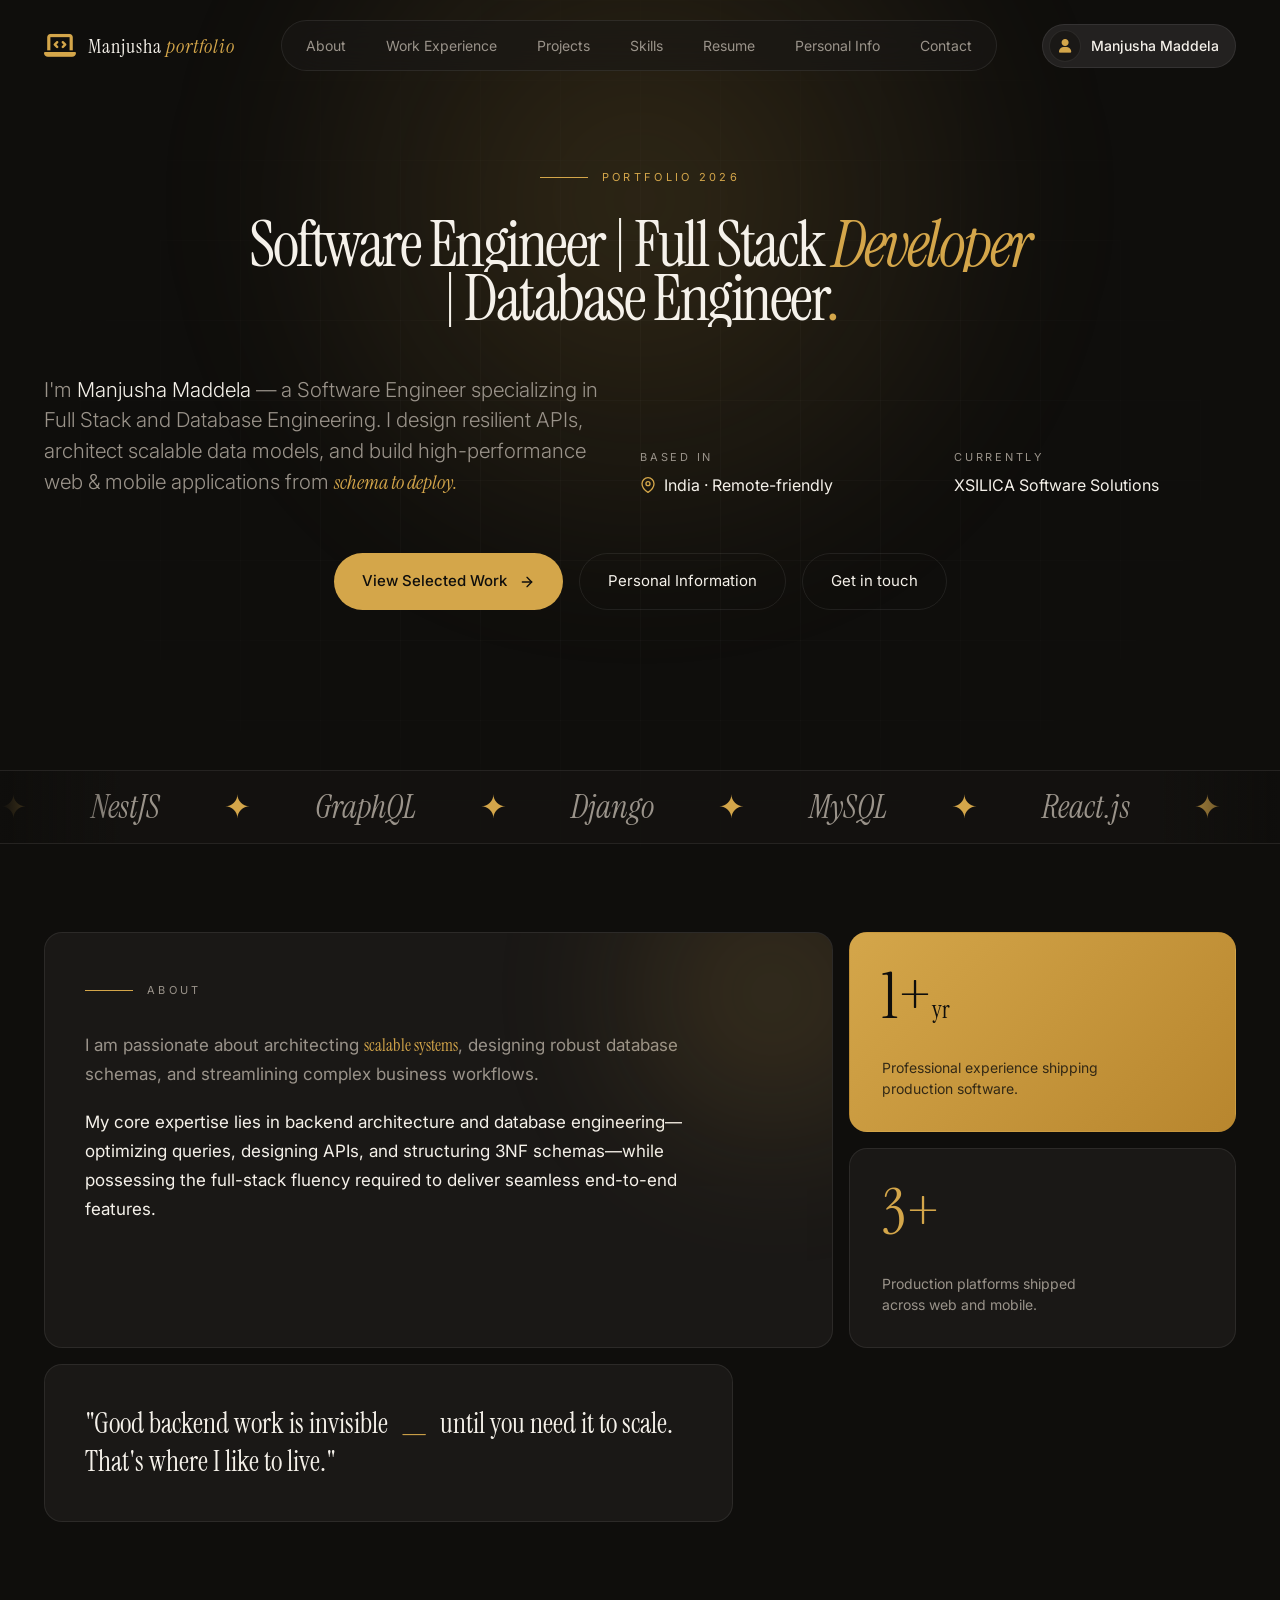
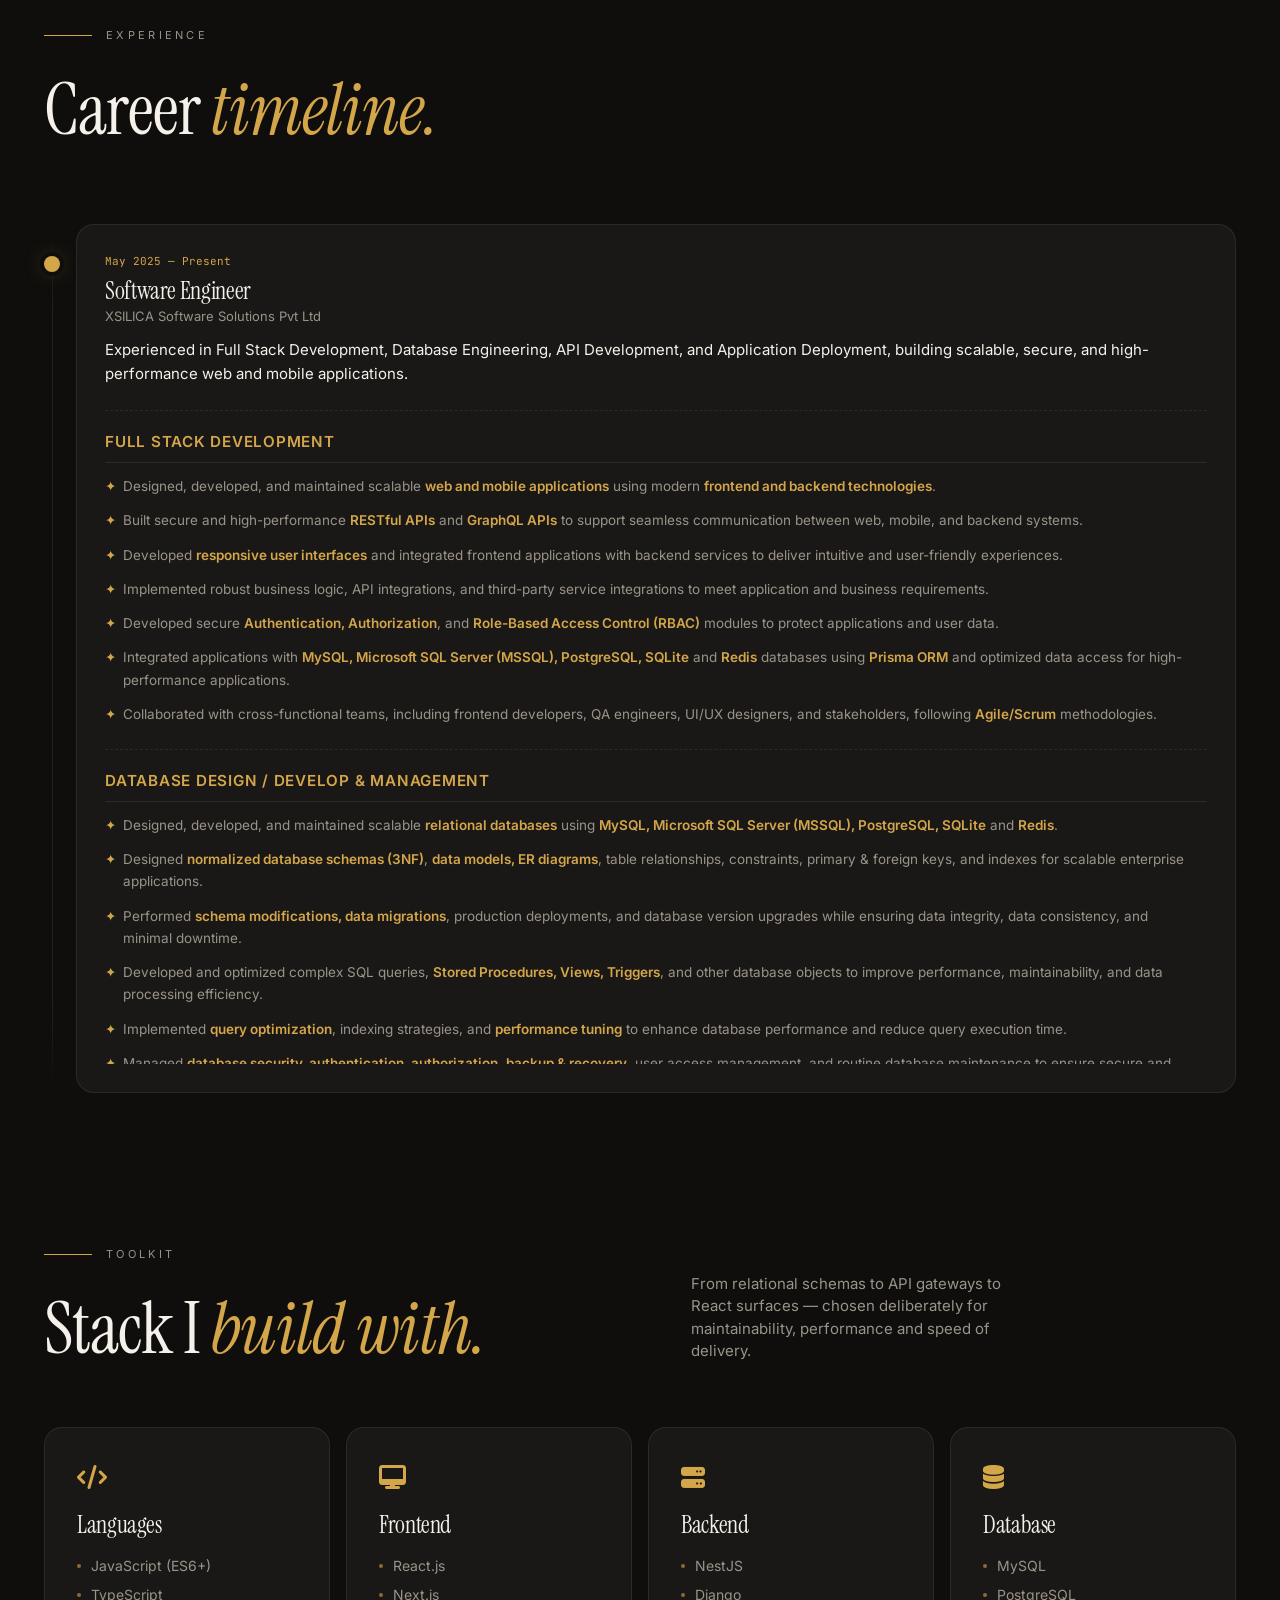
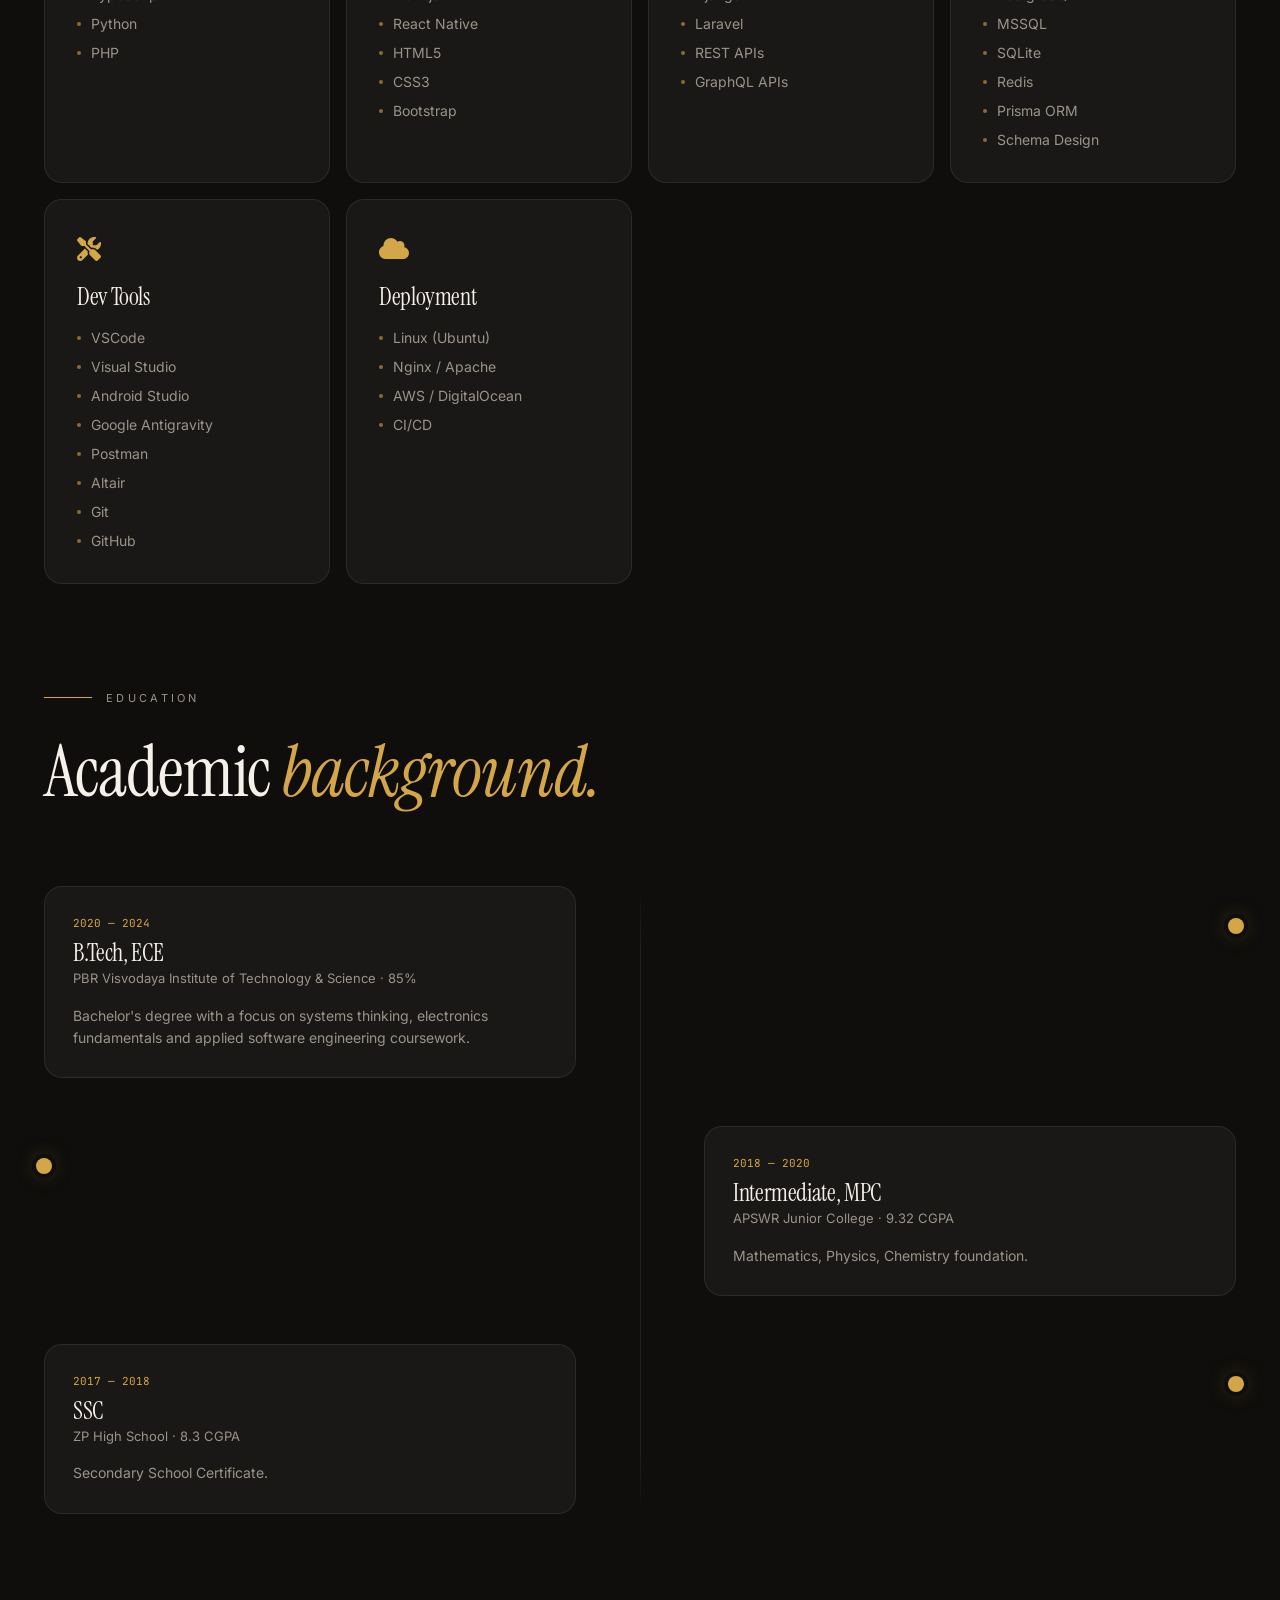
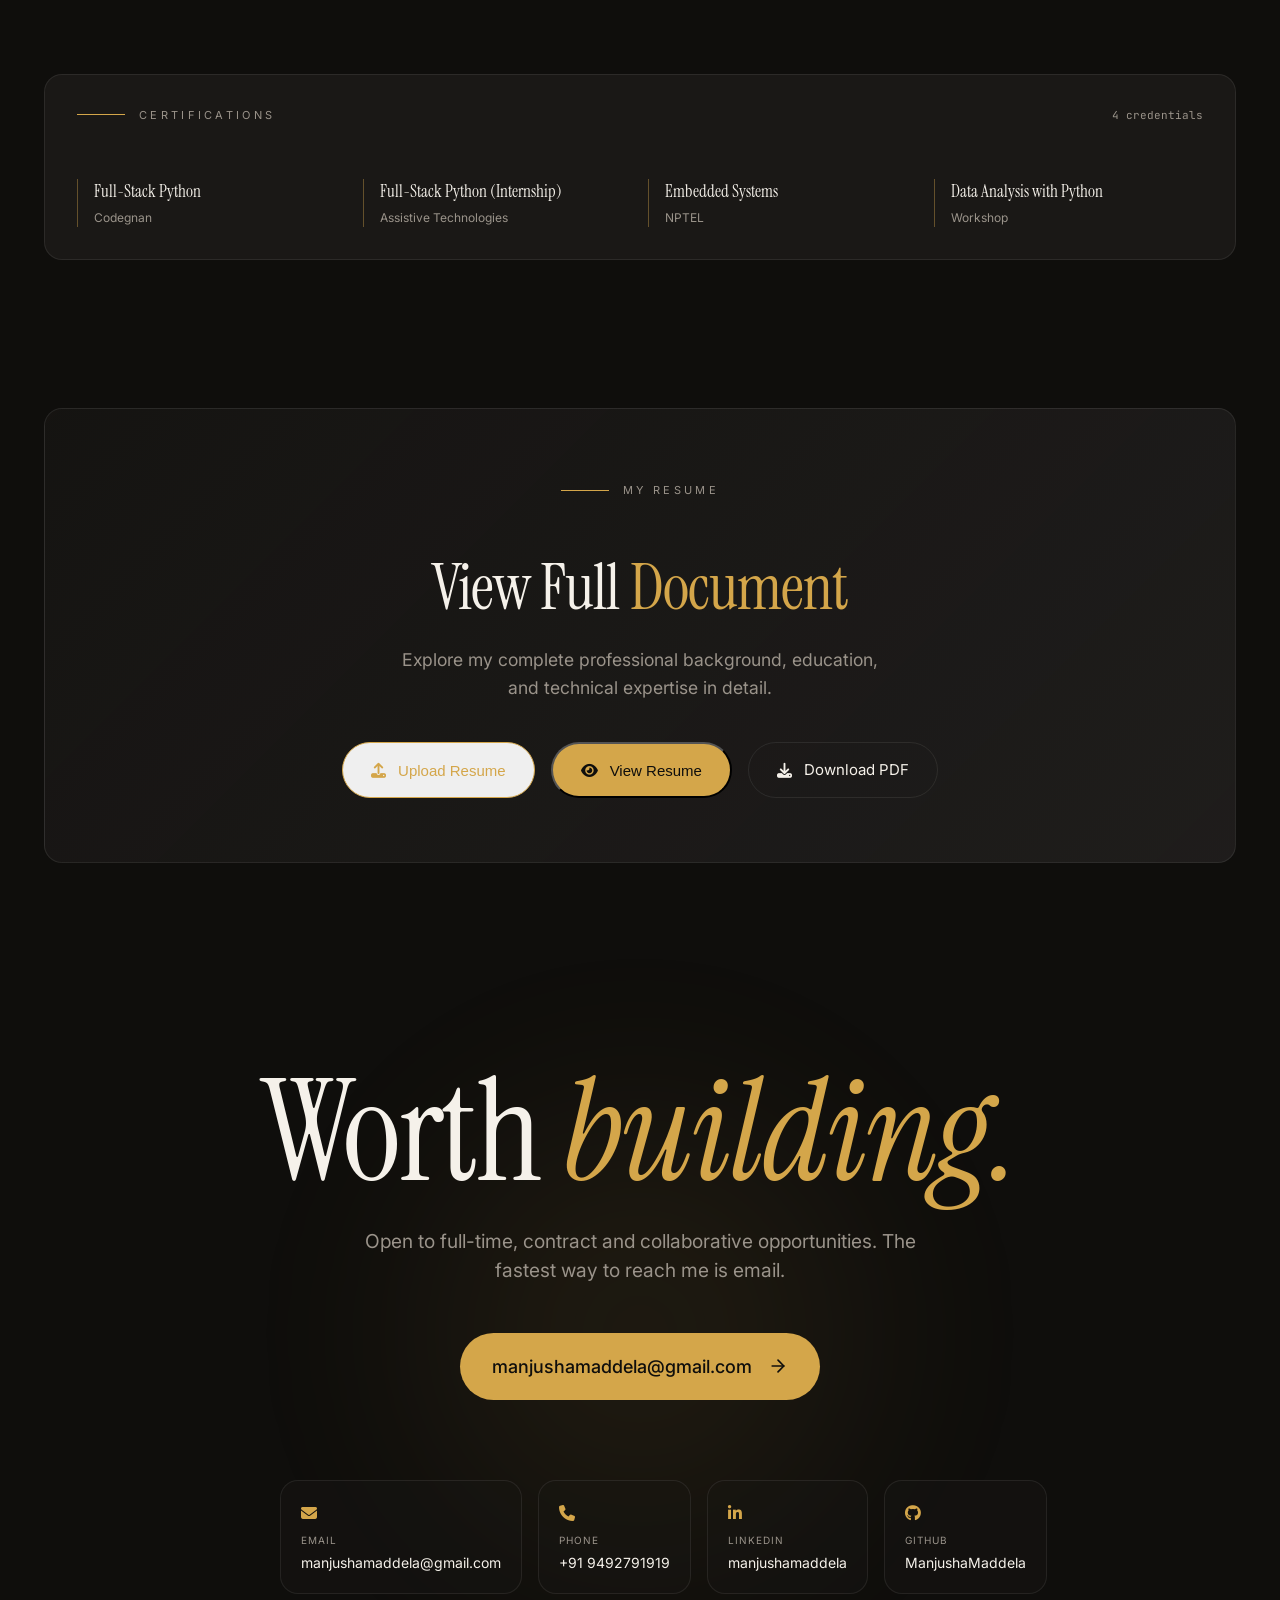
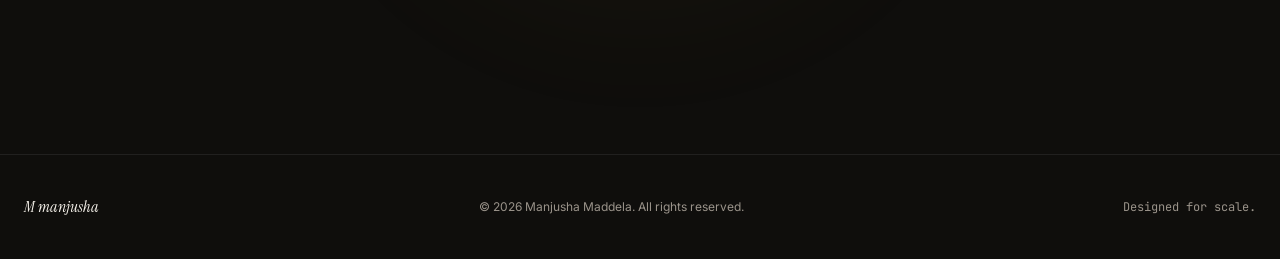
==== commit 051d4a55: "changes in index.html for change the job title." ====
--- a/index.html
+++ b/index.html
@@ -134,7 +134,7 @@
                         deliver seamless end-to-end features.</p>
                 </div>
                 <div class="bento-card bento-stat gold">
-                    <div class="num">1<small>yr</small></div>
+                    <div class="num">1+<small>yr</small></div>
                     <div class="label">Professional experience shipping production software.</div>
                 </div>
                 <div class="bento-card bento-stat">
@@ -166,7 +166,7 @@
                             <!-- Div 1: Company & Summary Description -->
                             <div class="t-company-info">
                                 <div class="t-year">May 2025 — Present</div>
-                                <h3>Software Developer</h3>
+                                <h3>Software Engineer</h3>
                                 <div class="t-company">XSILICA Software Solutions Pvt Ltd</div>
                                 <div class="t-desc" style="margin-top: 12px;">
                                     <p style="color: var(--fg); font-size: 15px; margin-bottom: 0;">
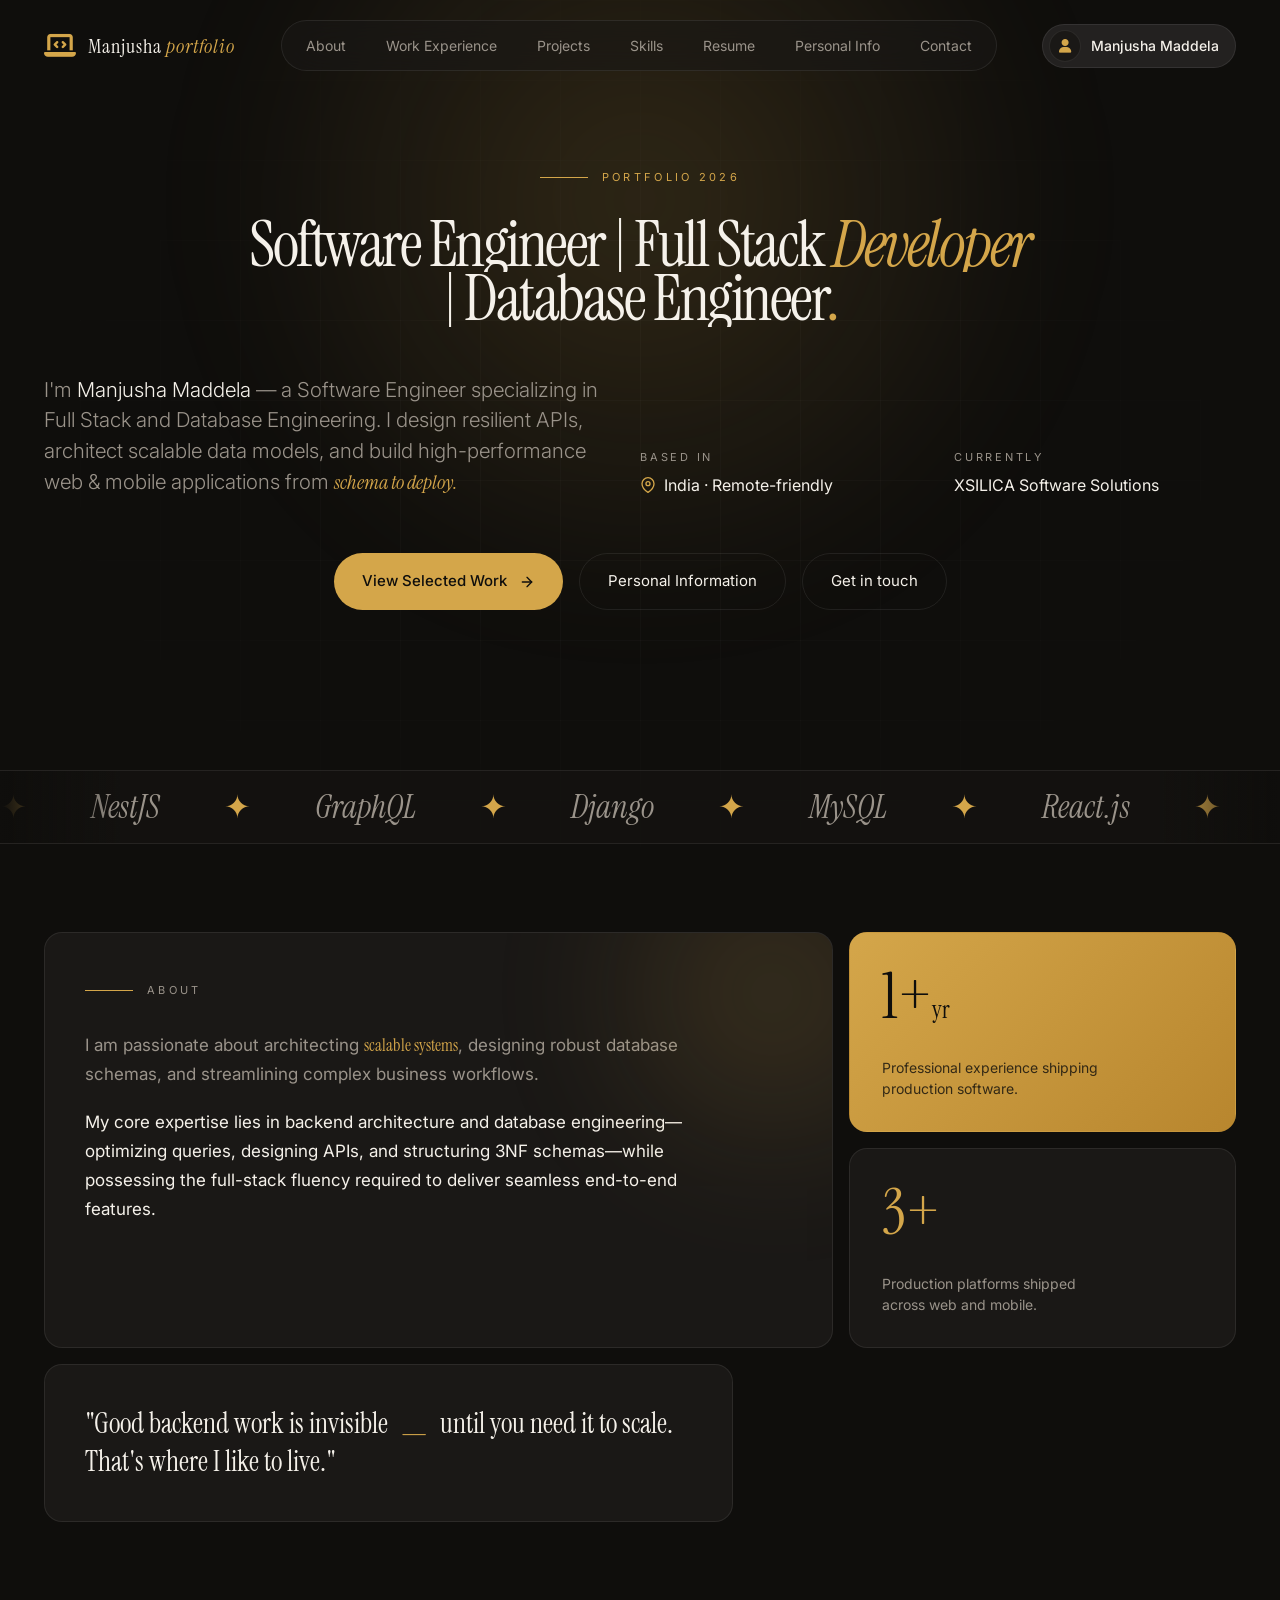
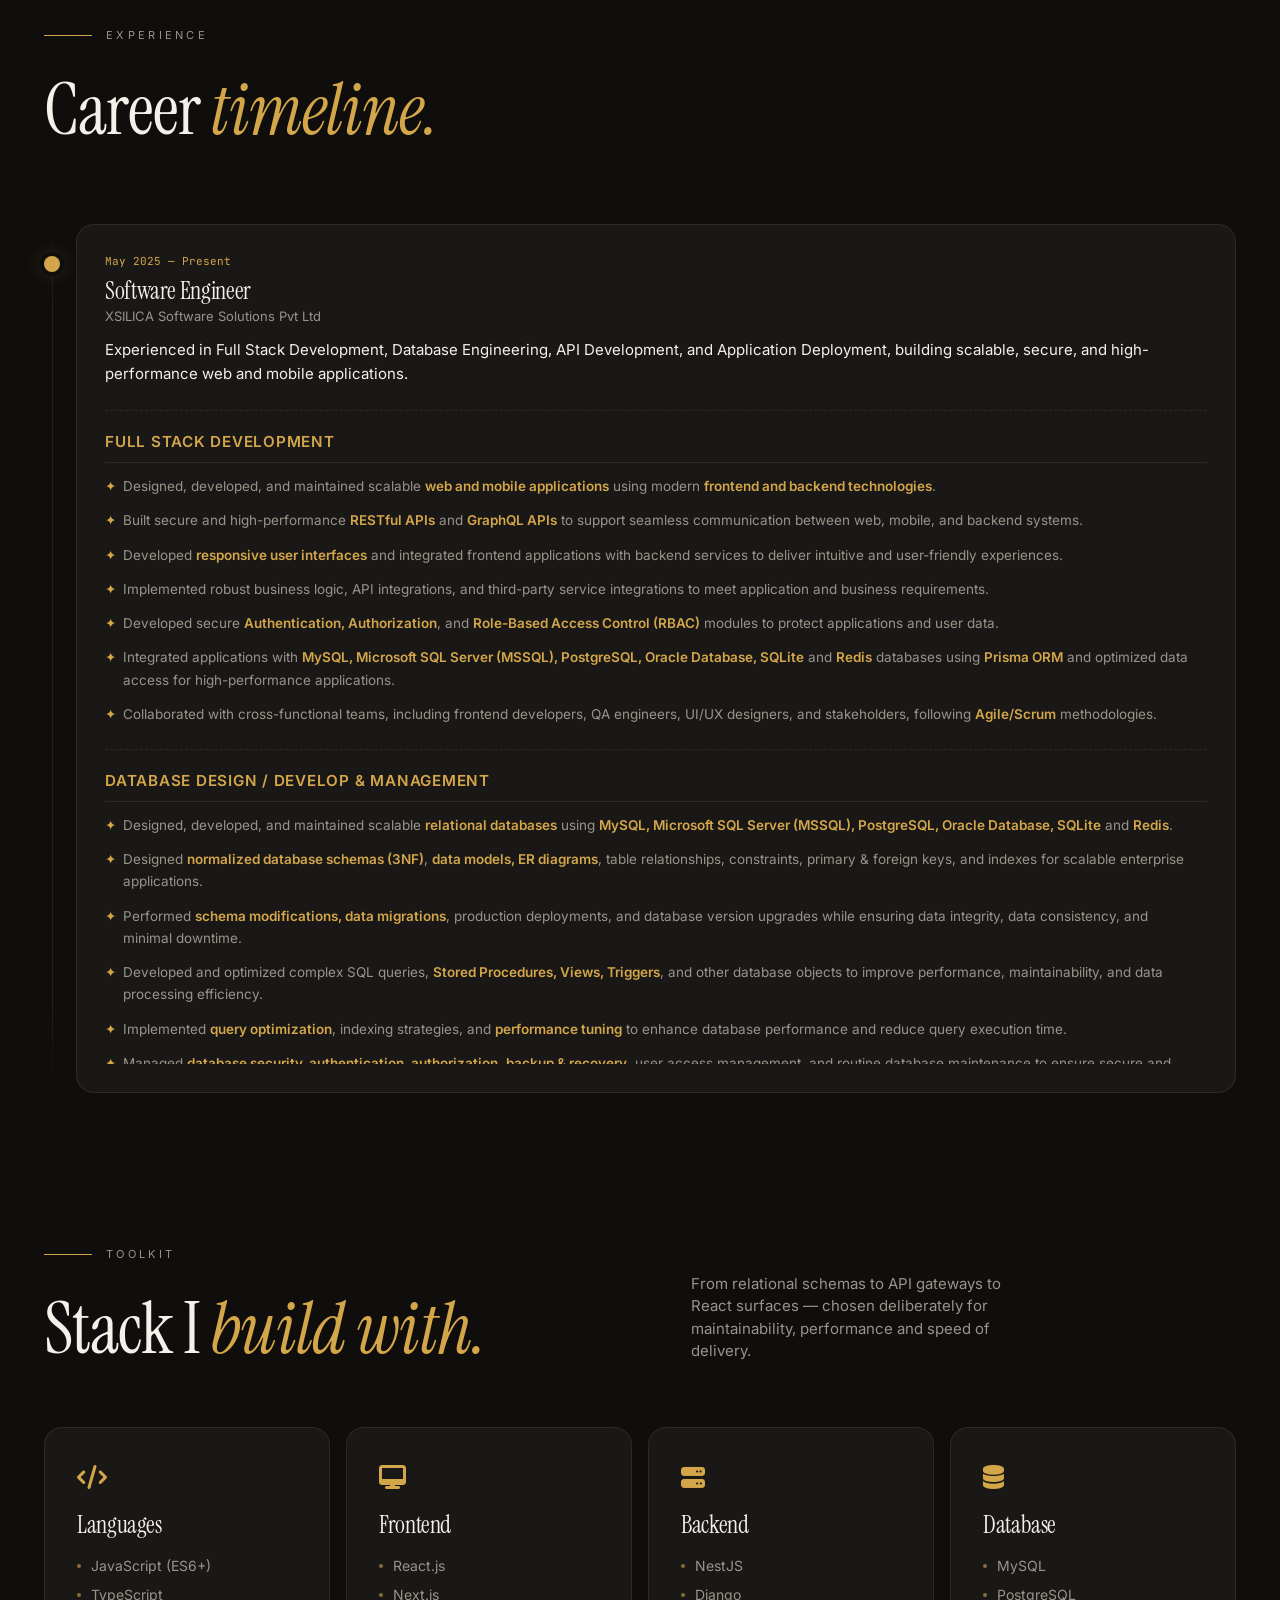
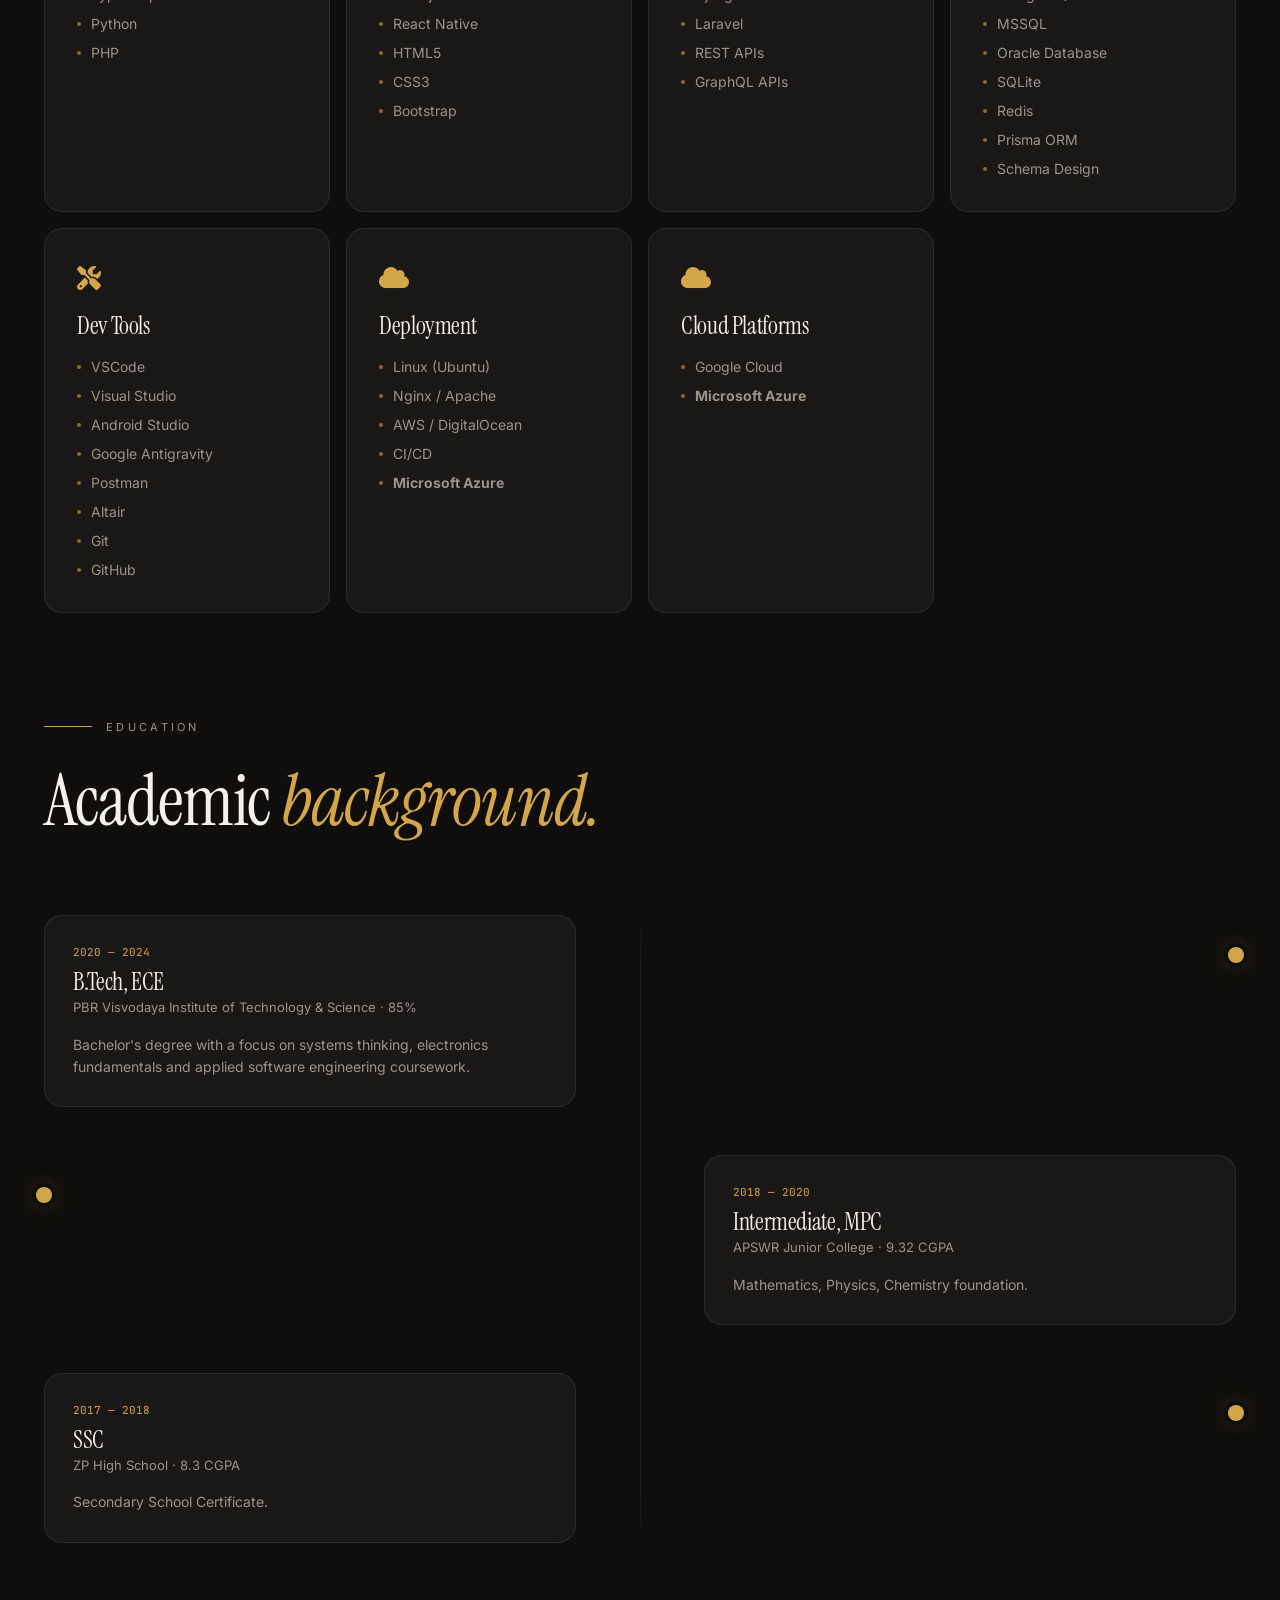
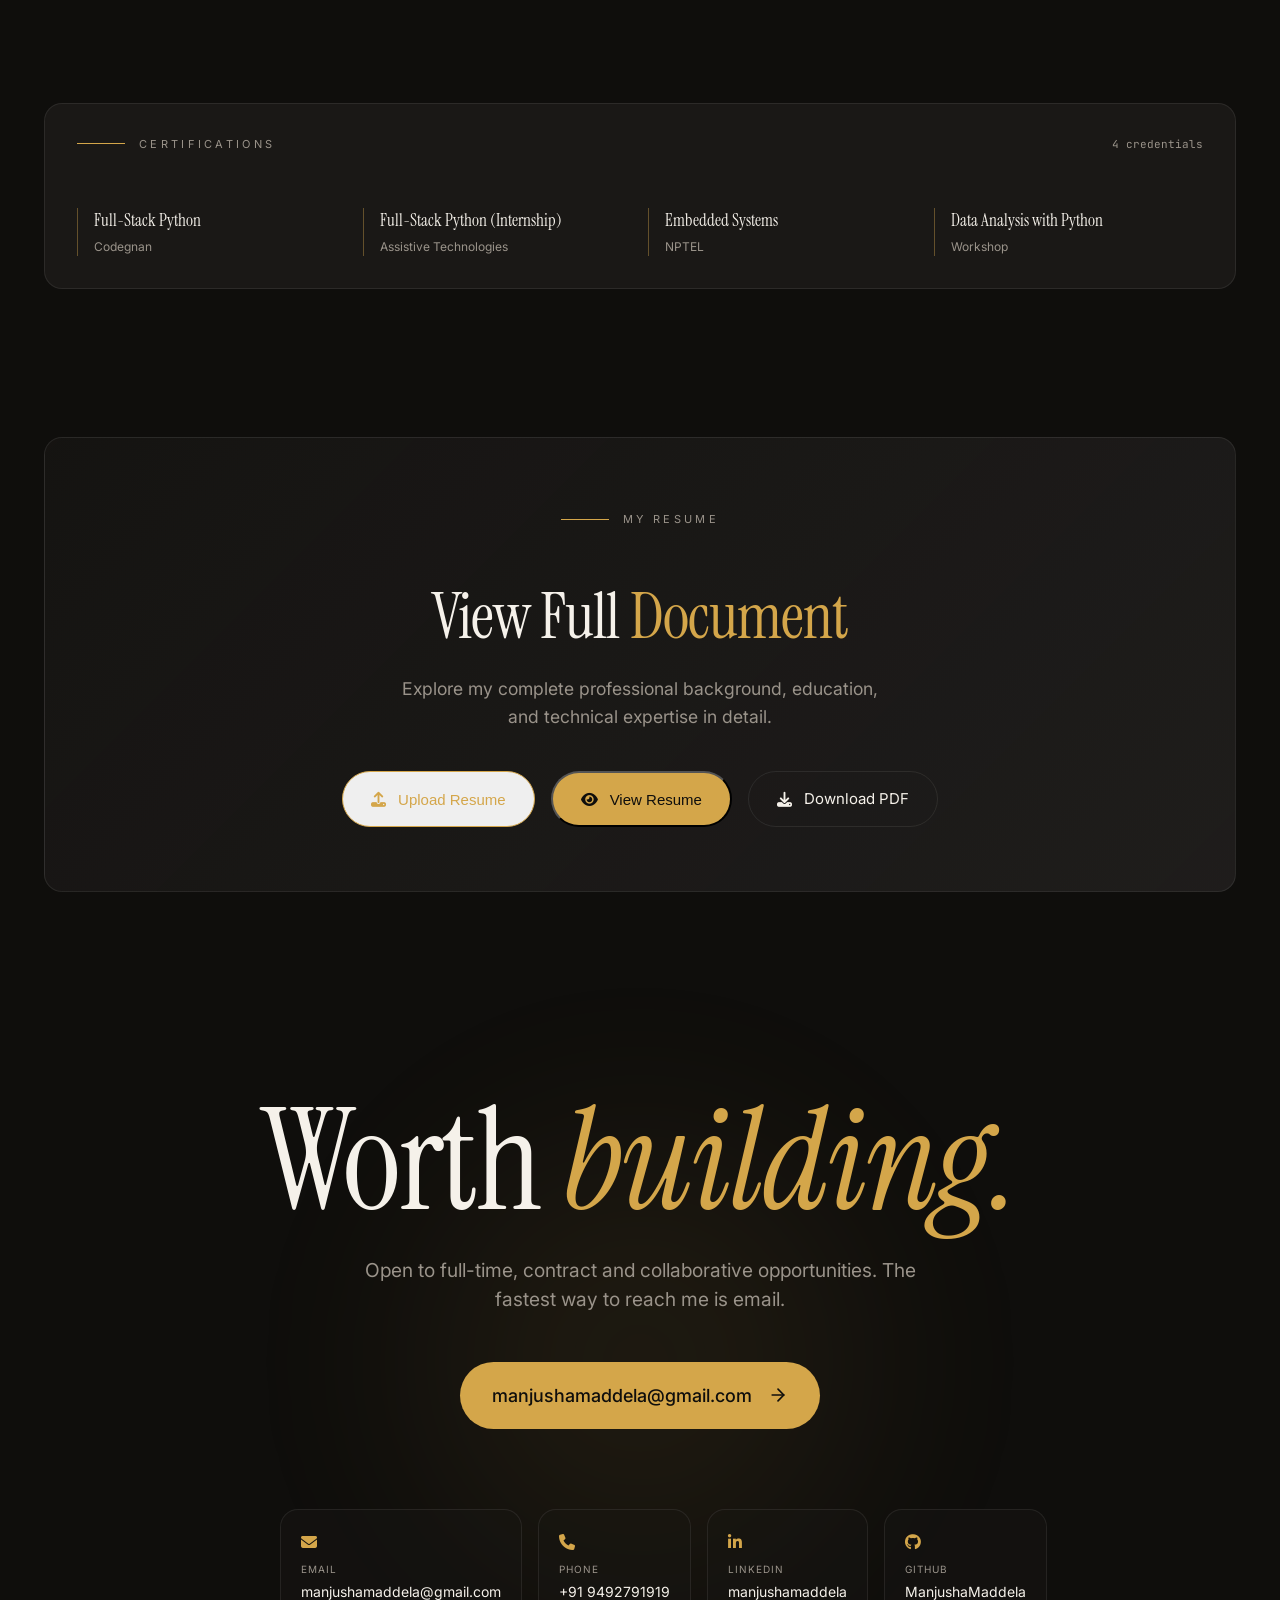
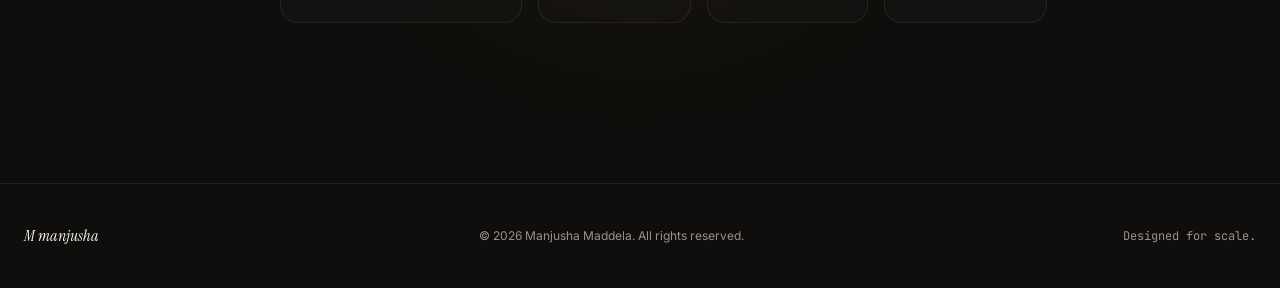
==== commit 0fa71efe: "Changes" ====
--- a/index.html
+++ b/index.html
@@ -186,10 +186,10 @@
                                     <p>Developed <strong>responsive user interfaces</strong> and integrated frontend applications with backend services to deliver intuitive and user-friendly experiences.</p>
                                     <p>Implemented robust business logic, API integrations, and third-party service integrations to meet application and business requirements.</p>
                                     <p>Developed secure <strong>Authentication, Authorization</strong>, and <strong>Role-Based Access Control (RBAC)</strong> modules to protect applications and user data.</p>
-                                    <p>Integrated applications with <strong>MySQL, Microsoft SQL Server (MSSQL), PostgreSQL, SQLite</strong> and <strong>Redis</strong> databases using <strong>Prisma ORM</strong> and optimized data access for high-performance applications.</p>
+                                    <p>Integrated applications with <strong>MySQL, Microsoft SQL Server (MSSQL), PostgreSQL, Oracle Database, SQLite</strong> and <strong>Redis</strong> databases using <strong>Prisma ORM</strong> and optimized data access for high-performance applications.</p>
                                     <p>Collaborated with cross-functional teams, including frontend developers, QA engineers, UI/UX designers, and stakeholders, following <strong>Agile/Scrum</strong> methodologies.</p>
                                     <p>Utilized <strong>Git and GitHub</strong> for version control, code reviews, branch management, and collaborative software development.</p>
-                                    <p>Managed <strong>application deployment, Linux server administration, Nginx configuration</strong>, environment setup, production releases, application monitoring, and production issue resolution to ensure high availability, reliability, and optimal system performance.</p>
+                                    <p>Managed <strong>application deployment, Linux server administration, Nginx configuration, Microsoft Azure cloud environments</strong>, environment setup, production releases, application monitoring, and production issue resolution to ensure high availability, reliability, and optimal system performance.</p>
                                 </div>
                             </div>
 
@@ -197,7 +197,7 @@
                             <div class="t-experience-section">
                                 <div class="t-section-title">Database Design / Develop & Management</div>
                                 <div class="t-col-scroll">
-                                    <p>Designed, developed, and maintained scalable <strong>relational databases</strong> using <strong>MySQL, Microsoft SQL Server (MSSQL), PostgreSQL, SQLite</strong> and <strong>Redis</strong>.</p>
+                                    <p>Designed, developed, and maintained scalable <strong>relational databases</strong> using <strong>MySQL, Microsoft SQL Server (MSSQL), PostgreSQL, Oracle Database, SQLite</strong> and <strong>Redis</strong>.</p>
                                     <p>Designed <strong>normalized database schemas (3NF)</strong>, <strong>data models, ER diagrams</strong>, table relationships, constraints, primary & foreign keys, and indexes for scalable enterprise applications.</p>
                                     <p>Performed <strong>schema modifications, data migrations</strong>, production deployments, and database version upgrades while ensuring data integrity, data consistency, and minimal downtime.</p>
                                     <p>Developed and optimized complex SQL queries, <strong>Stored Procedures, Views, Triggers</strong>, and other database objects to improve performance, maintainability, and data processing efficiency.</p>
@@ -270,6 +270,7 @@
                         <li>MySQL</li>
                         <li>PostgreSQL</li>
                         <li>MSSQL</li>
+                        <li>Oracle Database</li>
                         <li>SQLite</li>
                         <li>Redis</li>
                         <li>Prisma ORM</li>
@@ -300,6 +301,17 @@
                         <li>Nginx / Apache</li>
                         <li>AWS / DigitalOcean</li>
                         <li>CI/CD</li>
+                        <li><b>Microsoft Azure</b></li>
+                    </ul>
+                </div>
+
+                <!-- 7. Cloud Platforms -->
+                <div class="bento-card skill-card">
+                    <div class="icon"><i class="fas fa-cloud"></i></div>
+                    <h3>Cloud Platforms</h3>
+                    <ul>
+                        <li>Google Cloud</li>
+                        <li><b>Microsoft Azure</b></li>
                     </ul>
                 </div>
             </div>
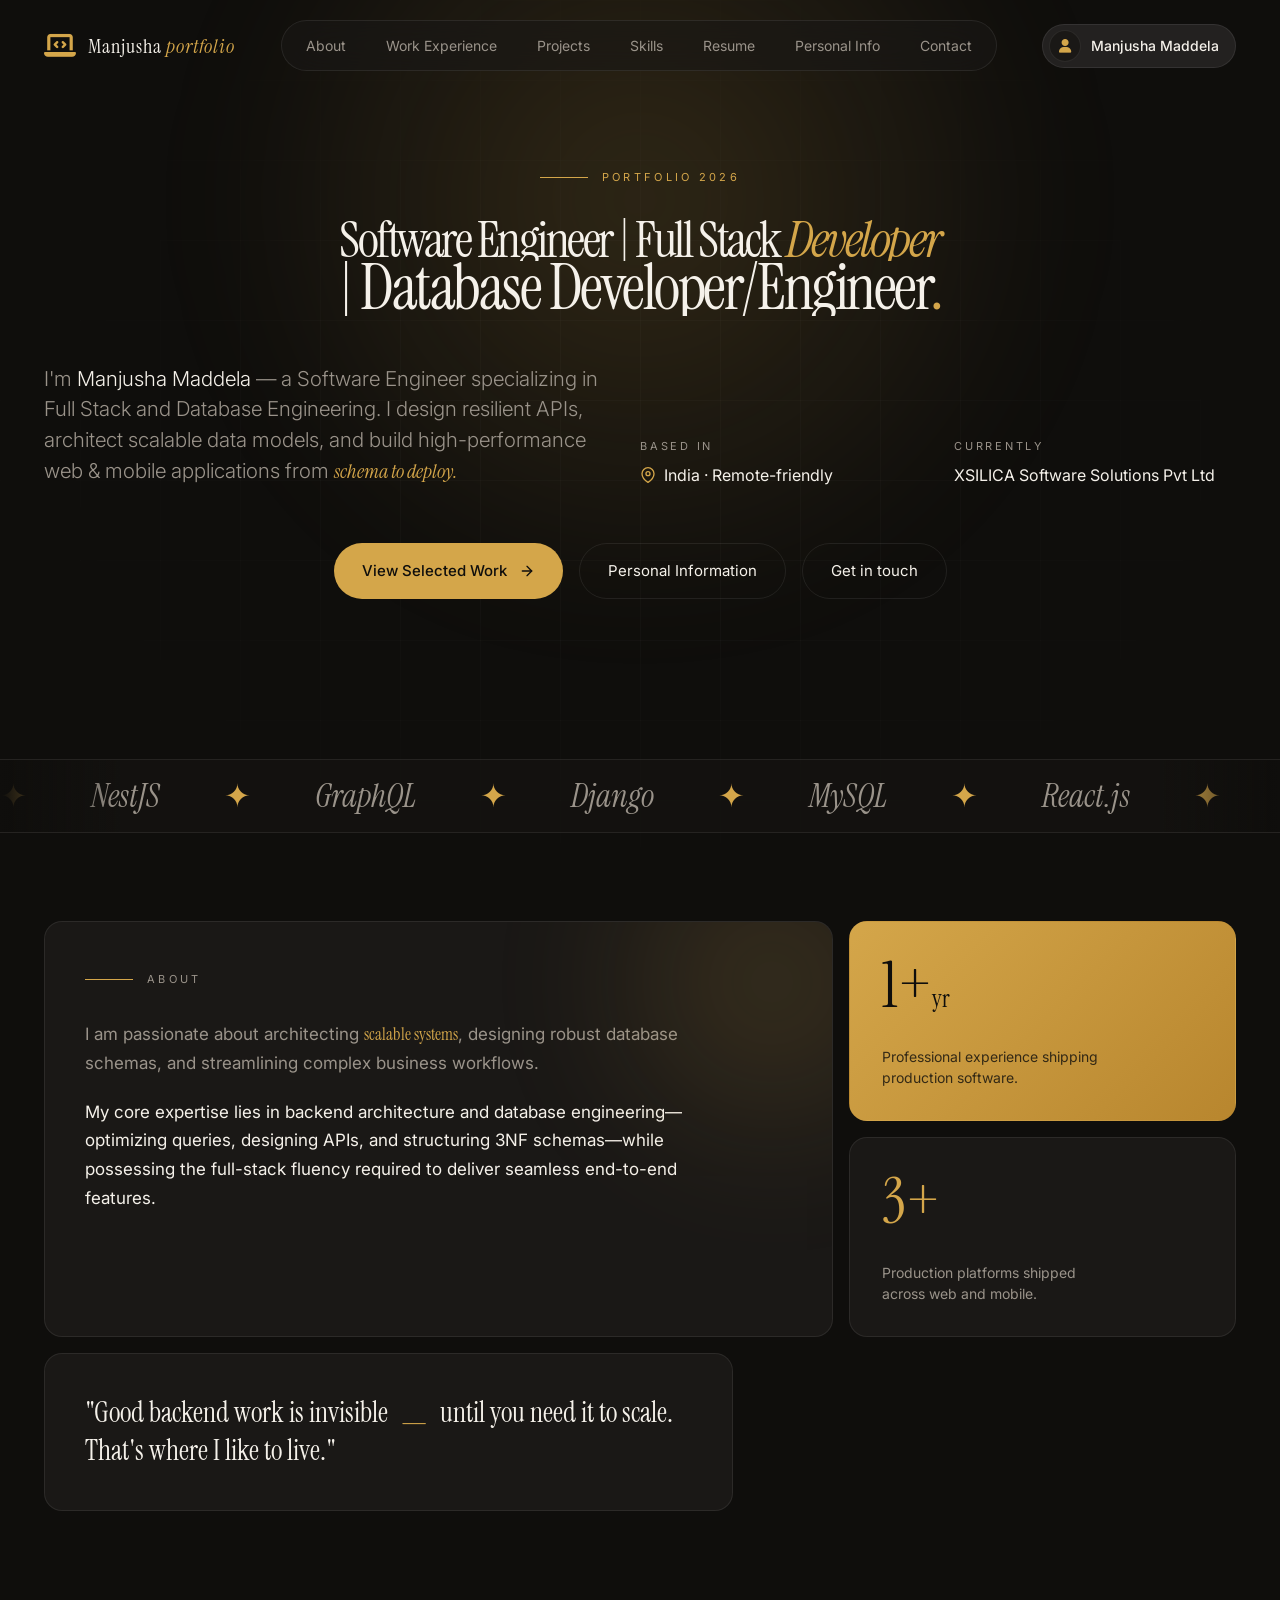
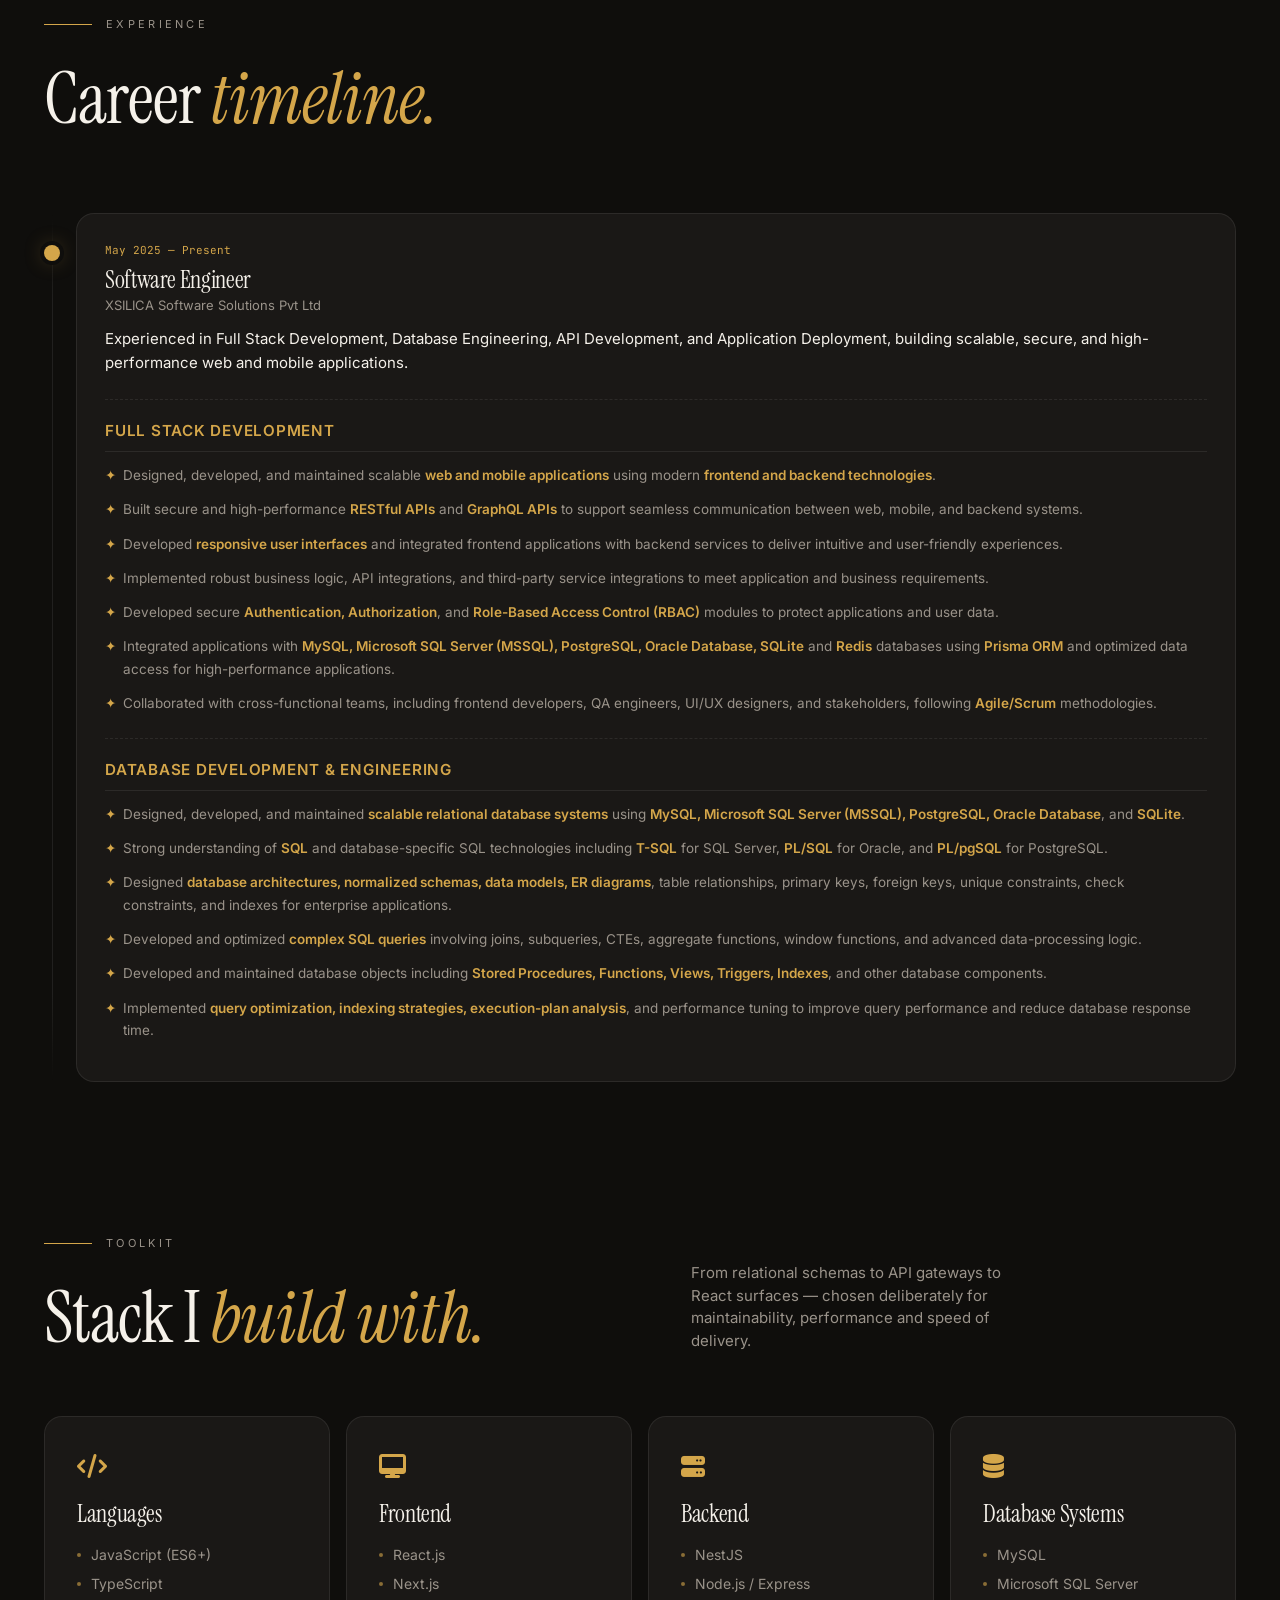
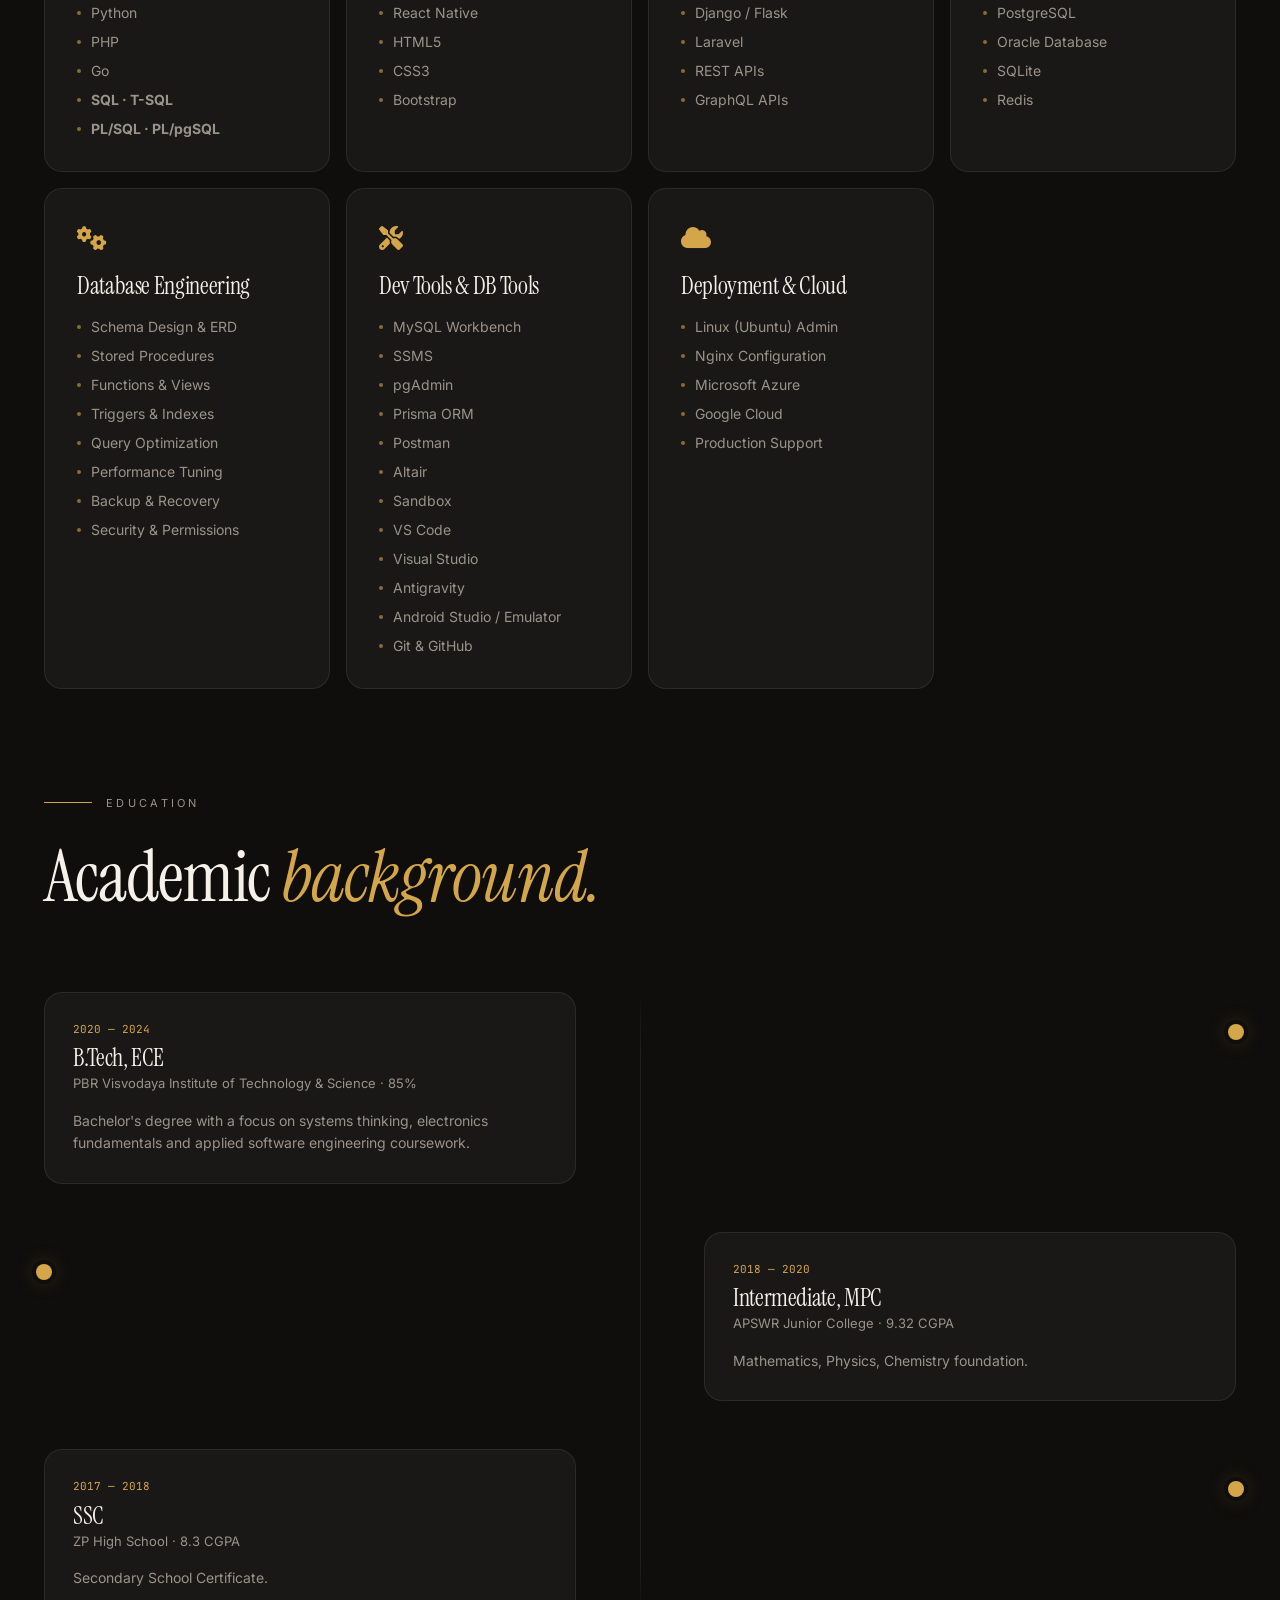
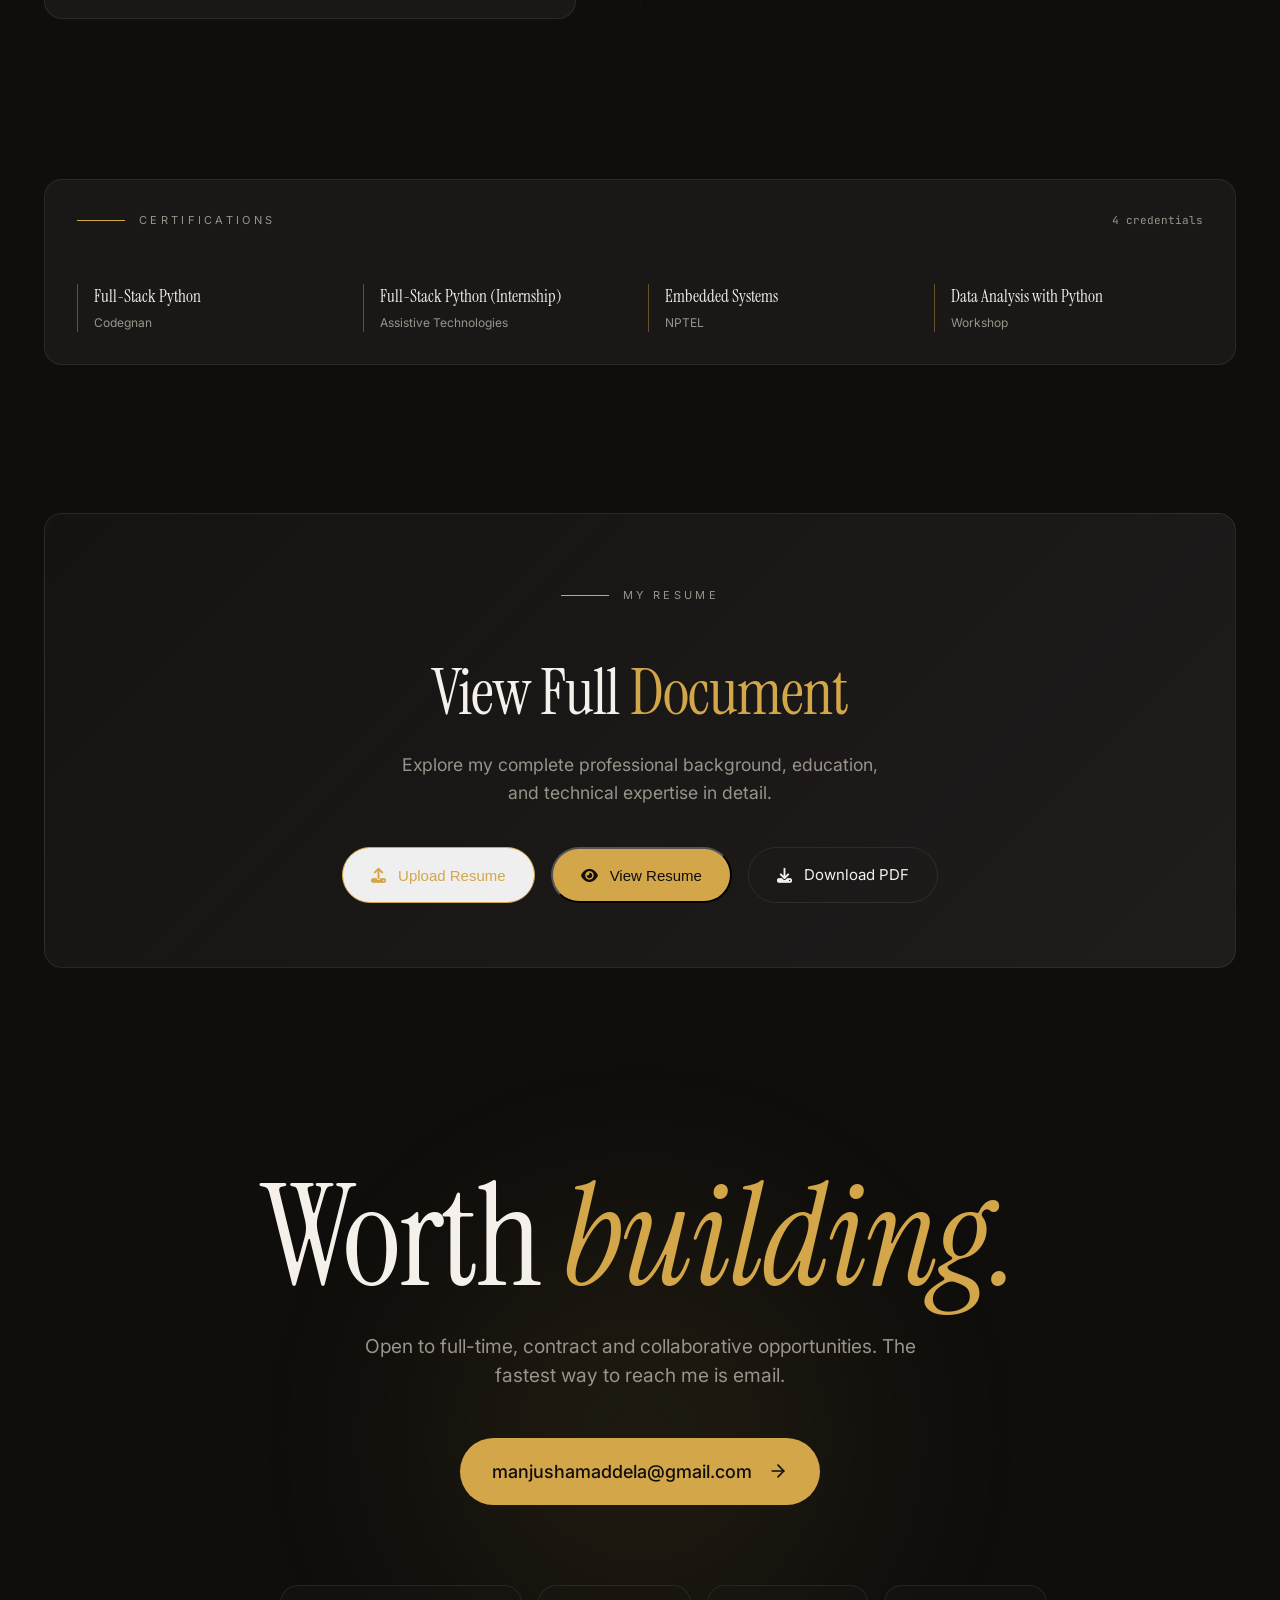
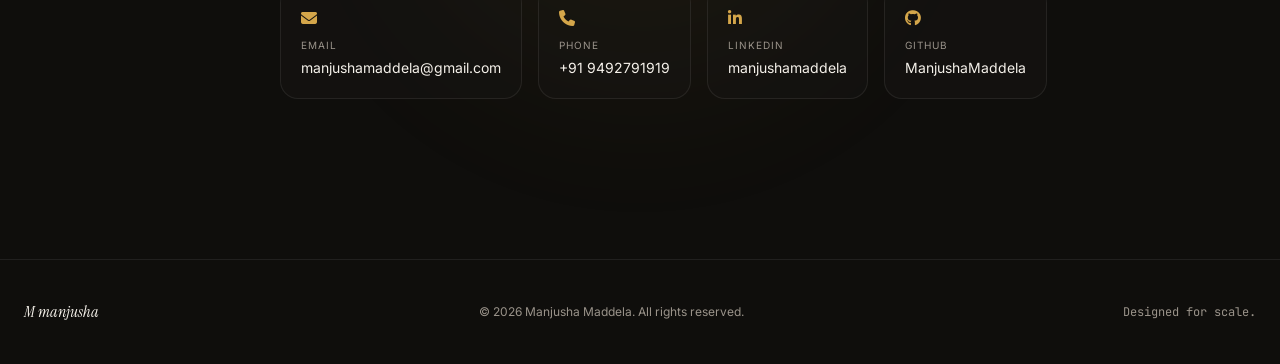
==== commit 86093082: "Add files via upload" ====
--- a/index.html
+++ b/index.html
@@ -54,9 +54,9 @@
         <section class="hero container reveal">
             <div class="eyebrow gold"><span class="rule"></span> PORTFOLIO 2026</div>
             <h1>
-                <span class="line" style="font-size: clamp(2rem, 5vw, 4rem);"><span>Software Engineer | Full Stack <span
+                <span class="line" style="font-size: clamp(1.8rem, 4vw, 3.2rem);"><span>Software Engineer | Full Stack <span
                             class="italic" style="color: var(--gold);">Developer</span></span></span>
-                <span class="line" style="font-size: clamp(2rem, 5vw, 4rem);"><span>| Database Engineer<span
+                <span class="line" style="font-size: clamp(2rem, 5vw, 4rem);"><span>| Database Developer/Engineer<span
                             class="dot">.</span></span></span>
             </h1>
             <div class="hero-meta reveal-stagger">
@@ -78,7 +78,7 @@
                 </div>
                 <div>
                     <div class="meta-label">CURRENTLY</div>
-                    <div class="meta-value">XSILICA Software Solutions</div>
+                    <div class="meta-value">XSILICA Software Solutions Pvt Ltd</div>
                 </div>
             </div>
             <div class="hero-ctas reveal fade-up d1">
@@ -195,17 +195,23 @@
 
                             <!-- Div 3: Database Design / Develop & Management (Scrollable) -->
                             <div class="t-experience-section">
-                                <div class="t-section-title">Database Design / Develop & Management</div>
+                                <div class="t-section-title">Database Development & Engineering</div>
                                 <div class="t-col-scroll">
-                                    <p>Designed, developed, and maintained scalable <strong>relational databases</strong> using <strong>MySQL, Microsoft SQL Server (MSSQL), PostgreSQL, Oracle Database, SQLite</strong> and <strong>Redis</strong>.</p>
-                                    <p>Designed <strong>normalized database schemas (3NF)</strong>, <strong>data models, ER diagrams</strong>, table relationships, constraints, primary & foreign keys, and indexes for scalable enterprise applications.</p>
-                                    <p>Performed <strong>schema modifications, data migrations</strong>, production deployments, and database version upgrades while ensuring data integrity, data consistency, and minimal downtime.</p>
-                                    <p>Developed and optimized complex SQL queries, <strong>Stored Procedures, Views, Triggers</strong>, and other database objects to improve performance, maintainability, and data processing efficiency.</p>
-                                    <p>Implemented <strong>query optimization</strong>, indexing strategies, and <strong>performance tuning</strong> to enhance database performance and reduce query execution time.</p>
-                                    <p>Managed <strong>database security, authentication, authorization</strong>, <strong>backup & recovery</strong>, user access management, and routine database maintenance to ensure secure and reliable operations.</p>
-                                    <p>Utilized <strong>Prisma ORM</strong> for data modeling, schema design, database migrations, and seamless integration with backend services.</p>
-                                    <p>Collaborated with cross-functional teams to deliver scalable, secure, and high-performance database solutions aligned with business requirements and application architecture.</p>
-                                    <p>Performed <strong>database troubleshooting</strong>, performance monitoring, production support, and issue resolution to ensure high availability, system reliability, and optimal performance.</p>
+                                    <p>Designed, developed, and maintained <strong>scalable relational database systems</strong> using <strong>MySQL, Microsoft SQL Server (MSSQL), PostgreSQL, Oracle Database</strong>, and <strong>SQLite</strong>.</p>
+                                    <p>Strong understanding of <strong>SQL</strong> and database-specific SQL technologies including <strong>T-SQL</strong> for SQL Server, <strong>PL/SQL</strong> for Oracle, and <strong>PL/pgSQL</strong> for PostgreSQL.</p>
+                                    <p>Designed <strong>database architectures, normalized schemas, data models, ER diagrams</strong>, table relationships, primary keys, foreign keys, unique constraints, check constraints, and indexes for enterprise applications.</p>
+                                    <p>Developed and optimized <strong>complex SQL queries</strong> involving joins, subqueries, CTEs, aggregate functions, window functions, and advanced data-processing logic.</p>
+                                    <p>Developed and maintained database objects including <strong>Stored Procedures, Functions, Views, Triggers, Indexes</strong>, and other database components.</p>
+                                    <p>Implemented <strong>query optimization, indexing strategies, execution-plan analysis</strong>, and performance tuning to improve query performance and reduce database response time.</p>
+                                    <p>Performed <strong>database schema design, schema modifications, database migrations, data migrations</strong>, and production database deployments while maintaining data integrity and consistency.</p>
+                                    <p>Worked with <strong>transactions, ACID principles, constraints, referential integrity</strong>, and database relationships to maintain reliable and consistent application data.</p>
+                                    <p>Implemented and managed <strong>database security</strong>, including users, roles, permissions, authentication, and authorization for controlled database access.</p>
+                                    <p>Worked with <strong>database backup and recovery, database maintenance, production support</strong>, and database troubleshooting to maintain reliable database operations.</p>
+                                    <p>Performed <strong>database monitoring, performance analysis</strong>, and production issue resolution for database-related application issues.</p>
+                                    <p>Experienced in <strong>database migration and cross-database development</strong>, including working with MySQL, Microsoft SQL Server, PostgreSQL, Oracle Database, and SQLite.</p>
+                                    <p>Used <strong>Prisma ORM</strong> for database schema modeling, data modeling, database migrations, and application-to-database integration.</p>
+                                    <p>Worked with development and production databases while following <strong>database development standards, data integrity practices</strong>, and production change management.</p>
+                                    <p>Collaborated with backend and application teams to design database solutions aligned with <strong>application architecture, business requirements, scalability</strong>, and performance requirements.</p>
                                 </div>
                             </div>
                         </div>
@@ -226,7 +232,7 @@
             </div>
 
             <div class="skills-grid reveal-stagger">
-                <!-- 1. Programming Languages -->
+                <!-- 1. Programming & DB Languages -->
                 <div class="bento-card skill-card">
                     <div class="icon"><i class="fas fa-code"></i></div>
                     <h3>Languages</h3>
@@ -235,6 +241,9 @@
                         <li>TypeScript</li>
                         <li>Python</li>
                         <li>PHP</li>
+                        <li>Go</li>
+                        <li><b>SQL · T-SQL</b></li>
+                        <li><b>PL/SQL · PL/pgSQL</b></li>
                     </ul>
                 </div>
                 <!-- 2. Frontend -->
@@ -245,7 +254,7 @@
                         <li>React.js</li>
                         <li>Next.js</li>
                         <li>React Native</li>
-                        <li>HTML5 </li>
+                        <li>HTML5</li>
                         <li>CSS3</li>
                         <li>Bootstrap</li>
                     </ul>
@@ -256,62 +265,70 @@
                     <h3>Backend</h3>
                     <ul>
                         <li>NestJS</li>
-                        <li>Django </li>
+                        <li>Node.js / Express</li>
+                        <li>Django / Flask</li>
                         <li>Laravel</li>
                         <li>REST APIs</li>
                         <li>GraphQL APIs</li>
                     </ul>
                 </div>
-                <!-- 4. Database Management -->
+                <!-- 4. Database Systems -->
                 <div class="bento-card skill-card">
                     <div class="icon"><i class="fas fa-database"></i></div>
-                    <h3>Database</h3>
+                    <h3>Database Systems</h3>
                     <ul>
                         <li>MySQL</li>
+                        <li>Microsoft SQL Server</li>
                         <li>PostgreSQL</li>
-                        <li>MSSQL</li>
                         <li>Oracle Database</li>
                         <li>SQLite</li>
                         <li>Redis</li>
+                    </ul>
+                </div>
+                <!-- 5. Database Engineering -->
+                <div class="bento-card skill-card">
+                    <div class="icon"><i class="fas fa-cogs"></i></div>
+                    <h3>Database Engineering</h3>
+                    <ul>
+                        <li>Schema Design & ERD</li>
+                        <li>Stored Procedures</li>
+                        <li>Functions & Views</li>
+                        <li>Triggers & Indexes</li>
+                        <li>Query Optimization</li>
+                        <li>Performance Tuning</li>
+                        <li>Backup & Recovery</li>
+                        <li>Security & Permissions</li>
+                    </ul>
+                </div>
+                <!-- 6. Tools & Database Tools -->
+                <div class="bento-card skill-card">
+                    <div class="icon"><i class="fas fa-tools"></i></div>
+                    <h3>Dev Tools & DB Tools</h3>
+                    <ul>
+                        <li>MySQL Workbench</li>
+                        <li>SSMS</li>
+                        <li>pgAdmin</li>
                         <li>Prisma ORM</li>
-                        <li>Schema Design</li>
-                    </ul>
-                </div>
-                <!-- 5. Tools & Testing -->
-                <div class="bento-card skill-card">
-                    <div class="icon"><i class="fas fa-tools"></i></div>
-                    <h3>Dev Tools</h3>
-                    <ul>
-                        <li>VSCode</li>
-                        <li>Visual Studio</li>
-                        <li>Android Studio</li>
-                        <li>Google Antigravity</li>
                         <li>Postman</li>
                         <li>Altair</li>
-                        <li>Git</li>
-                        <li>GitHub</li>
-                    </ul>
-                </div>
-                <!-- 6. Deployment & Server Management -->
+                        <li>Sandbox</li>
+                        <li>VS Code</li>
+                        <li>Visual Studio</li>
+                        <li>Antigravity</li>
+                        <li>Android Studio / Emulator</li>
+                        <li>Git & GitHub</li>
+                    </ul>
+                </div>
+                <!-- 7. Deployment & Cloud -->
                 <div class="bento-card skill-card">
                     <div class="icon"><i class="fas fa-cloud"></i></div>
-                    <h3>Deployment</h3>
-                    <ul>
-                        <li>Linux (Ubuntu)</li>
-                        <li>Nginx / Apache</li>
-                        <li>AWS / DigitalOcean</li>
-                        <li>CI/CD</li>
-                        <li><b>Microsoft Azure</b></li>
-                    </ul>
-                </div>
-
-                <!-- 7. Cloud Platforms -->
-                <div class="bento-card skill-card">
-                    <div class="icon"><i class="fas fa-cloud"></i></div>
-                    <h3>Cloud Platforms</h3>
-                    <ul>
+                    <h3>Deployment & Cloud</h3>
+                    <ul>
+                        <li>Linux (Ubuntu) Admin</li>
+                        <li>Nginx Configuration</li>
+                        <li>Microsoft Azure</li>
                         <li>Google Cloud</li>
-                        <li><b>Microsoft Azure</b></li>
+                        <li>Production Support</li>
                     </ul>
                 </div>
             </div>
